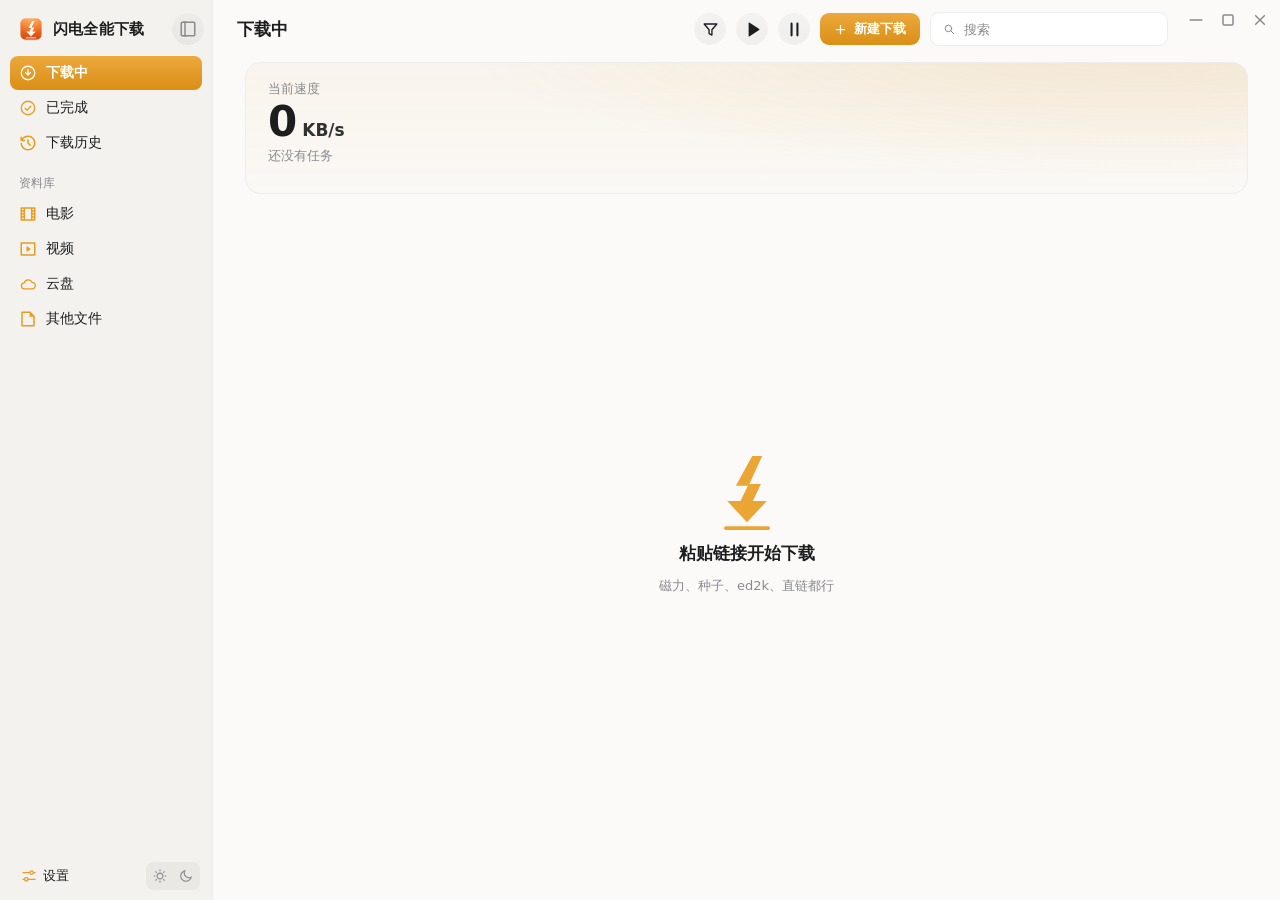
==== windows/ui/index.html @ f9588a18 "新增 Windows 普通版" ====
<!doctype html>
<html lang="zh-CN">
<head>
<meta charset="utf-8">
<meta name="viewport" content="width=device-width, initial-scale=1">
<title>闪电全能下载</title>
<script>document.documentElement.dataset.windowFrame = window.__sdWindowFrame || "rounded";</script>
<script src="theme.js"></script>
<link rel="stylesheet" href="style.css">
<script>
  try {
    // 强调色先读缓存，避免打开瞬间是琥珀再跳成别的色
    var acc = localStorage.getItem("sd.accent") || "amber";
    var vars = localStorage.getItem("sd.accentVars");
    if (acc === "custom" && vars) {
      var v = JSON.parse(vars);
      var el = document.documentElement;
      el.dataset.accent = "custom";
      el.style.setProperty("--accent-h", v.h);
      el.style.setProperty("--accent-s", v.s);
      el.style.setProperty("--on-dark", v.onDark);
    } else {
      document.documentElement.dataset.accent = acc;
    }
    // 注意：这里不能给 <html> 兜底色。窗口是透明的，四个圆角是靠 #app 的
    // border-radius 裁出来的，html 一旦有实色，圆角外面就成了一块不透明色块，
    // 圆角等于白做（之前"圆角改了看不出变化"就是这么来的）。
    // 底色统一交给 #app 自己的 background，CSS 是本地文件，第一帧之前就加载完了。
  } catch (e) {}
</script>
</head>
<body>

<!-- 图标：Mac 版用的是 SF Symbols（系统字体，Windows 上没有）。
     电影/视频/回收站/其他文件/文件夹这几个换成官方实心 SVG（fill="currentColor"，24 画布），
     其余的还是手写描边线条：统一 24 画布、1.7 描边、圆角端点，视觉重量对齐 SF Symbols 的 regular。 -->
<svg class="sprite" aria-hidden="true">
  <symbol id="i-down" viewBox="0 0 24 24"><circle cx="12" cy="12" r="9"/><path d="M12 7.4v7.3M8.7 11.5L12 14.8l3.3-3.3"/></symbol>
  <symbol id="i-check" viewBox="0 0 24 24"><circle cx="12" cy="12" r="9"/><path d="M8.2 12.3l2.6 2.6 5-5.2"/></symbol>
  <!-- 回收站：官方实心 SVG，桶盖/桶身/提手都在一条 path 里，挖空靠子路径回转 -->
  <symbol id="i-sort" viewBox="0 0 24 24"><path fill="currentColor" stroke="none" d="M20 4V16H23L19 21L15 16H18V4H20ZM12 18V20H3V18H12ZM14 11V13H3V11H14ZM14 4V6H3V4H14Z"/></symbol>
  <symbol id="i-trash" viewBox="0 0 24 24"><path fill="currentColor" stroke="none" d="M17 6H22V8H20V21C20 21.5523 19.5523 22 19 22H5C4.44772 22 4 21.5523 4 21V8H2V6H7V3C7 2.44772 7.44772 2 8 2H16C16.5523 2 17 2.44772 17 3V6ZM18 8H6V20H18V8ZM9 11H11V17H9V11ZM13 11H15V17H13V11ZM9 4V6H15V4H9Z"/></symbol>
  <!-- 下载历史：圆圈箭头 + 时钟指针 -->
  <symbol id="i-history" viewBox="0 0 24 24"><path fill="currentColor" stroke="none" d="M12 2C17.5228 2 22 6.47715 22 12C22 17.5228 17.5228 22 12 22C6.47715 22 2 17.5228 2 12H4C4 16.4183 7.58172 20 12 20C16.4183 20 20 16.4183 20 12C20 7.58172 16.4183 4 12 4C9.25022 4 6.82447 5.38734 5.38451 7.50024L8 7.5V9.5H2V3.5H4L3.99989 5.99918C5.82434 3.57075 8.72873 2 12 2ZM13 7L12.9998 11.585L16.2426 14.8284L14.8284 16.2426L10.9998 12.413L11 7H13Z"/></symbol>
  <!-- 胶片：官方实心 SVG，画格和齿孔全在一条 path 里（子路径回转挖空），不用描边凑 -->
  <symbol id="i-film" viewBox="0 0 24 24"><path fill="currentColor" stroke="none" d="M2 3.9934C2 3.44476 2.45531 3 2.9918 3H21.0082C21.556 3 22 3.44495 22 3.9934V20.0066C22 20.5552 21.5447 21 21.0082 21H2.9918C2.44405 21 2 20.5551 2 20.0066V3.9934ZM8 5V19H16V5H8ZM4 5V7H6V5H4ZM18 5V7H20V5H18ZM4 9V11H6V9H4ZM18 9V11H20V9H18ZM4 13V15H6V13H4ZM18 13V15H20V13H18ZM4 17V19H6V17H4ZM18 17V19H20V17H18Z"/></symbol>
  <!-- 播放：官方实心 SVG，外框屏幕 + 中间播放三角 -->
  <symbol id="i-play" viewBox="0 0 24 24"><path fill="currentColor" stroke="none" d="M2 3.9934C2 3.44476 2.45531 3 2.9918 3H21.0082C21.556 3 22 3.44495 22 3.9934V20.0066C22 20.5552 21.5447 21 21.0082 21H2.9918C2.44405 21 2 20.5551 2 20.0066V3.9934ZM4 5V19H20V5H4ZM10.6219 8.41459L15.5008 11.6672C15.6846 11.7897 15.7343 12.0381 15.6117 12.2219C15.5824 12.2658 15.5447 12.3035 15.5008 12.3328L10.6219 15.5854C10.4381 15.708 10.1897 15.6583 10.0672 15.4745C10.0234 15.4088 10 15.3316 10 15.2526V8.74741C10 8.52649 10.1791 8.34741 10.4 8.34741C10.479 8.34741 10.5562 8.37078 10.6219 8.41459Z"/></symbol>
  <!-- 其他文件：官方实心 SVG，右上折角直接画在路径里 -->
  <symbol id="i-doc" viewBox="0 0 24 24"><path fill="currentColor" stroke="none" d="M21 8V20.9932C21 21.5501 20.5552 22 20.0066 22H3.9934C3.44495 22 3 21.556 3 21.0082V2.9918C3 2.45531 3.4487 2 4.00221 2H14.9968L21 8ZM19 9H14V4H5V20H19V9Z"/></symbol>
  <symbol id="i-collection" viewBox="0 0 24 24"><path d="M8 4h10a2 2 0 0 1 2 2v10"/><rect x="4" y="8" width="12" height="12" rx="2"/><path d="M7.5 12h5m-5 4h5"/></symbol>
  <symbol id="i-gear" viewBox="0 0 24 24"><path d="M4 7.4h8.6M18.2 7.4h2"/><path d="M4 16.4h1.6M11.2 16.4h9"/><circle cx="15.4" cy="7.4" r="2.3"/><circle cx="8.4" cy="16.4" r="2.3"/></symbol>
  <symbol id="i-info" viewBox="0 0 24 24"><circle cx="12" cy="12" r="9"/><path d="M12 11.2v5.4"/><circle cx="12" cy="8" r=".9" fill="currentColor" stroke="none"/></symbol>
  <symbol id="i-media-play" viewBox="0 0 24 24"><path fill="currentColor" stroke="none" d="M20.4,12.5l-12.5,8.3c-.3.2-.6.1-.8-.2,0,0,0-.2,0-.3V3.7c0-.3.3-.6.6-.6s.2,0,.3,0l12.5,8.3c.3.2.3.5.2.8,0,0,0,.1-.2.2Z"/></symbol>
  <symbol id="i-audio-order" viewBox="0 0 24 24"><path d="M3 6h18M3 12h18M3 18h10"/><path d="m17 15 5 3-5 3z" fill="currentColor" stroke="none"/></symbol>
  <symbol id="i-audio-repeat" viewBox="0 0 24 24"><path d="m17 3 4 4-4 4m4-4H6a3 3 0 0 0-3 3v1m4 10-4-4 4-4m-4 4h15a3 3 0 0 0 3-3v-1"/></symbol>
  <symbol id="i-audio-repeat-one" viewBox="0 0 24 24"><use href="#i-audio-repeat"/><path d="m11 11 1-1v4"/></symbol>
  <symbol id="i-audio-shuffle" viewBox="0 0 24 24"><path d="M3 6h3c4.5 0 7.5 12 12 12h3m-4-4 4 4-4 4M3 18h3c1.3 0 2.5-1 3.6-2.5M14.4 8.5C15.5 7 16.7 6 18 6h3m-4-4 4 4-4 4"/></symbol>
  <symbol id="i-share" viewBox="0 0 24 24"><path d="M12 15.5V5.2M8 8.8l4-4 4 4M5 14v4.5A1.5 1.5 0 0 0 6.5 20h11a1.5 1.5 0 0 0 1.5-1.5V14"/></symbol>
  <symbol id="i-refresh" viewBox="0 0 24 24"><path fill="currentColor" stroke="none" d="M2 12C2 17.5228 6.47715 22 12 22C17.5228 22 22 17.5228 22 12C22 6.47715 17.5228 2 12 2V4C16.4183 4 20 7.58172 20 12C20 16.4183 16.4183 20 12 20C7.58172 20 4 16.4183 4 12C4 9.53614 5.11383 7.33243 6.86543 5.86492L9 8V2L3 2L5.44648 4.44656C3.33509 6.28002 2 8.9841 2 12Z"/></symbol>
  <symbol id="i-clock" viewBox="0 0 24 24"><circle cx="12" cy="12" r="8.5"/><path d="M12 7.2V12l3.2 2"/></symbol>
  <symbol id="i-zip" viewBox="0 0 24 24"><rect x="3.5" y="4.5" width="17" height="4.5" rx="1"/><path d="M5 9v9.5A1.5 1.5 0 0 0 6.5 20h11a1.5 1.5 0 0 0 1.5-1.5V9M10 13h4"/></symbol>
  <symbol id="i-app" viewBox="0 0 24 24"><rect x="3.5" y="4.5" width="17" height="15" rx="2"/><path d="M3.5 9h17M6.5 6.8h.01M9 6.8h.01"/></symbol>
  <symbol id="i-music" viewBox="0 0 24 24"><path d="M4 13v-2a8 8 0 0 1 16 0v2"/><rect x="3" y="12" width="4" height="8" rx="2"/><rect x="17" y="12" width="4" height="8" rx="2"/><path d="M10 12v4m4-6v8" stroke-linecap="round"/></symbol>
  <symbol id="i-image" viewBox="0 0 24 24"><rect x="3.5" y="4.5" width="17" height="15" rx="2"/><circle cx="8.5" cy="9.5" r="1.5"/><path d="M20.5 15.5l-5-5-9 9"/></symbol>
  <symbol id="i-filter" viewBox="0 0 24 24"><path d="M4 5h16l-6.2 7.3V19l-3.6-1.8v-4.9z"/></symbol>
  <symbol id="i-pulse" viewBox="0 0 24 24"><path fill="currentColor" stroke="none" d="M9 7.53861L15 21.5386L18.6594 13H23V11H17.3406L15 16.4614L9 2.46143L5.3406 11H1V13H6.6594L9 7.53861Z"/></symbol>
  <symbol id="i-pause" viewBox="0 0 24 24"><path d="M8.3 4.6v14.8M15.7 4.6v14.8" stroke-width="2.6"/></symbol>
  <symbol id="i-resume" viewBox="0 0 24 24"><path d="M8.4 5.8l9.2 6.2-9.2 6.2z" fill="currentColor" stroke="none"/></symbol>
  <symbol id="i-plus" viewBox="0 0 24 24"><path d="M12 5.4v13.2M5.4 12h13.2" stroke-width="2"/></symbol>
  <symbol id="i-x" viewBox="0 0 24 24"><path d="M5.6 5.6l12.8 12.8M18.4 5.6L5.6 18.4" stroke-width="2"/></symbol>
  <!-- 外链：官方实心 SVG，方框 + 穿出去的箭头 -->
  <symbol id="i-external" viewBox="0 0 24 24"><path fill="currentColor" stroke="none" d="M10 6V8H5V19H16V14H18V20C18 20.5523 17.5523 21 17 21H4C3.44772 21 3 20.5523 3 20V7C3 6.44772 3.44772 6 4 6H10ZM21 3V11H19L18.9999 6.413L11.2071 14.2071L9.79289 12.7929L17.5849 5H13V3H21Z"/></symbol>
  <!-- 收起/展开侧边栏：官方 48 画布描边图标（圆角外框 + 竖分隔线 + 上下两个小横档） -->
  <symbol id="i-chev" viewBox="0 0 24 24"><path d="M6.5 9.5l5.5 5.5 5.5-5.5"/></symbol>
  <symbol id="i-sidebar" viewBox="0 0 48 48">
    <g fill="none" stroke="currentColor" stroke-width="4" stroke-linecap="round" stroke-linejoin="round">
      <rect x="6" y="6" width="36" height="36" rx="3"/>
      <path d="M16 6V42"/>
      <path d="M13 42H19"/>
      <path d="M13 6H19"/>
    </g>
  </symbol>
  <!-- 清理失效：三条细线 + 右下角一个叉（第三条让位给叉）。
       细线 + 大一点的叉，19px 下比实心块清楚得多 -->
  <symbol id="i-clean" viewBox="0 0 24 24">
    <g fill="none" stroke="currentColor" stroke-width="2.1" stroke-linecap="round">
      <path d="M3.8 5.4h16.4"/>
      <path d="M3.8 11h16.4"/>
      <path d="M3.8 16.6h7.4"/>
      <path d="M14.8 14.8l6 6"/>
      <path d="M20.8 14.8l-6 6"/>
    </g>
  </symbol>
  <!-- 窗口按钮：最小化 / 最大化 / 还原 / 关闭 -->
  <symbol id="i-win-min" viewBox="0 0 24 24"><path d="M5 12h14" stroke-width="1.8"/></symbol>
  <symbol id="i-win-max" viewBox="0 0 24 24"><rect x="6" y="6" width="12" height="12" rx="1.6"/></symbol>
  <symbol id="i-win-restore" viewBox="0 0 24 24"><rect x="5" y="9" width="10" height="10" rx="1.6"/><path d="M8.6 6H18a1 1 0 011 1v9.4"/></symbol>
  <symbol id="i-win-close" viewBox="0 0 24 24"><path d="M6.8 6.8l10.4 10.4M17.2 6.8L6.8 17.2" stroke-width="1.8"/></symbol>
  <!-- 文件夹：官方实心 SVG -->
  <symbol id="i-folder" viewBox="0 0 24 24"><path fill="currentColor" stroke="none" d="M4 5V19H20V7H11.5858L9.58579 5H4ZM12.4142 5H21C21.5523 5 22 5.44772 22 6V20C22 20.5523 21.5523 21 21 21H3C2.44772 21 2 20.5523 2 20V4C2 3.44772 2.44772 3 3 3H10.4142L12.4142 5Z"/></symbol>
  <symbol id="i-search" viewBox="0 0 24 24"><circle cx="11" cy="11" r="5.6"/><path d="M15.2 15.2L20 20"/></symbol>
  <symbol id="i-link" viewBox="0 0 24 24"><path d="M10.2 13.8a3.6 3.6 0 005.1 0l2.6-2.6a3.6 3.6 0 00-5.1-5.1l-1.3 1.3"/><path d="M13.8 10.2a3.6 3.6 0 00-5.1 0l-2.6 2.6a3.6 3.6 0 005.1 5.1l1.3-1.3"/></symbol>
  <symbol id="i-cloud" viewBox="0 0 24 24"><path d="M7.6 18.6a4.1 4.1 0 01-.5-8.2 5.3 5.3 0 0110.1-.6 3.7 3.7 0 01.3 8.8z"/></symbol>
  <symbol id="i-sun" viewBox="0 0 24 24"><path fill="currentColor" stroke="none" d="M12 18C8.68629 18 6 15.3137 6 12C6 8.68629 8.68629 6 12 6C15.3137 6 18 8.68629 18 12C18 15.3137 15.3137 18 12 18ZM12 16C14.2091 16 16 14.2091 16 12C16 9.79086 14.2091 8 12 8C9.79086 8 8 9.79086 8 12C8 14.2091 9.79086 16 12 16ZM11 1H13V4H11V1ZM11 20H13V23H11V20ZM3.51472 4.92893L4.92893 3.51472L7.05025 5.63604L5.63604 7.05025L3.51472 4.92893ZM16.9497 18.364L18.364 16.9497L20.4853 19.0711L19.0711 20.4853L16.9497 18.364ZM19.0711 3.51472L20.4853 4.92893L18.364 7.05025L16.9497 5.63604L19.0711 3.51472ZM5.63604 16.9497L7.05025 18.364L4.92893 20.4853L3.51472 19.0711L5.63604 16.9497ZM23 11V13H20V11H23ZM4 11V13H1V11H4Z"/></symbol>
  <!-- 月牙：外圆 r8.4 与太阳的整体外径（17.2）等大，开口朝右上。
       内弧是「偏右上那颗大圆」落在外圆里的那段，两条弧一连就是单条 path。 -->
  <symbol id="i-moon" viewBox="0 0 24 24"><path fill="currentColor" stroke="none" d="M21 12.79A9 9 0 1 1 11.21 3 7 7 0 0 0 21 12.79z"/></symbol>
  <symbol id="i-theme" viewBox="0 0 24 24"><path fill="currentColor" stroke="none" d="M12 21.9967C6.47715 21.9967 2 17.5196 2 11.9967C2 6.47386 6.47715 1.9967 12 1.9967C17.5228 1.9967 22 6.47386 22 11.9967C22 17.5196 17.5228 21.9967 12 21.9967ZM12 19.9967C16.4183 19.9967 20 16.415 20 11.9967C20 7.57843 16.4183 3.9967 12 3.9967C7.58172 3.9967 4 7.57843 4 11.9967C4 16.415 7.58172 19.9967 12 19.9967ZM12 17.9967V5.9967C15.3137 5.9967 18 8.683 18 11.9967C18 15.3104 15.3137 17.9967 12 17.9967Z"/></symbol>
  <symbol id="i-clipboard" viewBox="0 0 24 24"><path fill="currentColor" stroke="none" d="M7 4V2H17V4H20.0066C20.5552 4 21 4.44495 21 4.9934V21.0066C21 21.5552 20.5551 22 20.0066 22H3.9934C3.44476 22 3 21.5551 3 21.0066V4.9934C3 4.44476 3.44495 4 3.9934 4H7ZM7 6H5V20H19V6H17V8H7V6ZM9 4V6H15V4H9Z"/></symbol>
  <symbol id="i-privacy" viewBox="0 0 24 24"><path d="M12 22c5.2-2.4 8-6.1 8-11V5l-8-3-8 3v6c0 4.9 2.8 8.6 8 11Z"/><path d="m8.5 12 2.3 2.3 4.7-4.6"/></symbol>
  <symbol id="i-log" viewBox="0 0 24 24"><rect x="4" y="2" width="16" height="20" rx="2"/><path d="M8 7h8M8 12h8M8 17h5"/></symbol>
  <symbol id="i-power" viewBox="0 0 48 48"><path d="M14.5 8C13.8406 8.37652 13.2062 8.79103 12.6 9.24051C11.5625 10.0097 10.6074 10.8814 9.75 11.8402C6.79377 15.1463 5 19.4891 5 24.2455C5 34.6033 13.5066 43 24 43C34.4934 43 43 34.6033 43 24.2455C43 19.4891 41.2062 15.1463 38.25 11.8402C37.3926 10.8814 36.4375 10.0097 35.4 9.24051C34.7938 8.79103 34.1594 8.37652 33.5 8" fill="none" stroke="currentColor" stroke-width="4" stroke-linecap="round" stroke-linejoin="round"/><path d="M24 4V24" fill="none" stroke="currentColor" stroke-width="4" stroke-linecap="round" stroke-linejoin="round"/></symbol>
  <symbol id="i-sleep" viewBox="0 0 24 24"><path fill="currentColor" stroke="none" d="M12 22C6.47715 22 2 17.5228 2 12C2 6.47715 6.47715 2 12 2C17.5228 2 22 6.47715 22 12C22 17.5228 17.5228 22 12 22ZM12 20C16.4183 20 20 16.4183 20 12C20 7.58172 16.4183 4 12 4C7.58172 4 4 7.58172 4 12C4 16.4183 7.58172 20 12 20ZM9 9H15V15H9V9Z"/></symbol>
  <symbol id="i-github" viewBox="0 0 24 24"><path fill="currentColor" stroke="none" d="M12.001 2C6.47598 2 2.00098 6.475 2.00098 12C2.00098 16.425 4.86348 20.1625 8.83848 21.4875C9.33848 21.575 9.52598 21.275 9.52598 21.0125C9.52598 20.775 9.51348 19.9875 9.51348 19.15C7.00098 19.6125 6.35098 18.5375 6.15098 17.975C6.03848 17.6875 5.55098 16.8 5.12598 16.5625C4.77598 16.375 4.27598 15.9125 5.11348 15.9C5.90098 15.8875 6.46348 16.625 6.65098 16.925C7.55098 18.4375 8.98848 18.0125 9.56348 17.75C9.65098 17.1 9.91348 16.6625 10.201 16.4125C7.97598 16.1625 5.65098 15.3 5.65098 11.475C5.65098 10.3875 6.03848 9.4875 6.67598 8.7875C6.57598 8.5375 6.22598 7.5125 6.77598 6.1375C6.77598 6.1375 7.61348 5.875 9.52598 7.1625C10.326 6.9375 11.176 6.825 12.026 6.825C12.876 6.825 13.726 6.9375 14.526 7.1625C16.4385 5.8625 17.276 6.1375 17.276 6.1375C17.826 7.5125 17.476 8.5375 17.376 8.7875C18.0135 9.4875 18.401 10.375 18.401 11.475C18.401 15.3125 16.0635 16.1625 13.8385 16.4125C14.201 16.725 14.5135 17.325 14.5135 18.2625C14.5135 19.6 14.501 20.675 14.501 21.0125C14.501 21.275 14.6885 21.5875 15.1885 21.4875C19.259 20.1133 21.9999 16.2963 22.001 12C22.001 6.475 17.526 2 12.001 2Z"/></symbol>
  <symbol id="i-chip" viewBox="0 0 24 24"><path fill="currentColor" stroke="none" d="M6 18H18V6H6V18ZM14 20H10V22H8V20H5C4.44772 20 4 19.5523 4 19V16H2V14H4V10H2V8H4V5C4 4.44772 4.44772 4 5 4H8V2H10V4H14V2H16V4H19C19.5523 4 20 4.44772 20 5V8H22V10H20V14H22V16H20V19C20 19.5523 19.5523 20 19 20H16V22H14V20ZM8 8H16V16H8V8Z"/></symbol>
  <symbol id="i-user" viewBox="0 0 24 24"><path fill="currentColor" stroke="none" d="M4 22C4 17.5817 7.58172 14 12 14C16.4183 14 20 17.5817 20 22H18C18 18.6863 15.3137 16 12 16C8.68629 16 6 18.6863 6 22H4ZM12 13C8.685 13 6 10.315 6 7C6 3.685 8.685 1 12 1C15.315 1 18 3.685 18 7C18 10.315 15.315 13 12 13ZM12 11C14.21 11 16 9.21 16 7C16 4.79 14.21 3 12 3C9.79 3 8 4.79 8 7C8 9.21 9.79 11 12 11Z"/></symbol>
  <symbol id="i-moon-fill" viewBox="0 0 24 24"><path fill="currentColor" stroke="none" d="M10 7C10 10.866 13.134 14 17 14C18.9584 14 20.729 13.1957 21.9995 11.8995C22 11.933 22 11.9665 22 12C22 17.5228 17.5228 22 12 22C6.47715 22 2 17.5228 2 12C2 6.47715 6.47715 2 12 2C12.0335 2 12.067 2 12.1005 2.00049C10.8043 3.27098 10 5.04157 10 7ZM4 12C4 16.4183 7.58172 20 12 20C15.0583 20 17.7158 18.2839 19.062 15.7621C18.3945 15.9187 17.7035 16 17 16C12.0294 16 8 11.9706 8 7C8 6.29648 8.08133 5.60547 8.2379 4.938C5.71611 6.28423 4 8.9417 4 12Z"/></symbol>
  <symbol id="i-install" viewBox="0 0 24 24"><path fill="currentColor" stroke="none" d="M9 2V4H5L4.999 14H18.999L19 4H15V2H20C20.5523 2 21 2.44772 21 3V21C21 21.5523 20.5523 22 20 22H4C3.44772 22 3 21.5523 3 21V3C3 2.44772 3.44772 2 4 2H9ZM18.999 16H4.999L5 20H19L18.999 16ZM17 17V19H15V17H17ZM13 2V7H16L12 11L8 7H11V2H13Z"/></symbol>
  <!-- 浏览器扩展：拼图块（给「扩展文件夹」那一行用） -->
  <symbol id="i-ext" viewBox="0 0 24 24"><path fill="currentColor" stroke="none" d="M7 5C7 2.79086 8.79086 1 11 1C13.2091 1 15 2.79086 15 5H20C20.5523 5 21 5.44772 21 6V10.1707C21 10.4953 20.8424 10.7997 20.5774 10.9872C20.3123 11.1746 19.9728 11.2217 19.6668 11.1135C19.4595 11.0403 19.2355 11 19 11C17.8954 11 17 11.8954 17 13C17 14.1046 17.8954 15 19 15C19.2355 15 19.4595 14.9597 19.6668 14.8865C19.9728 14.7783 20.3123 14.8254 20.5774 15.0128C20.8424 15.2003 21 15.5047 21 15.8293V20C21 20.5523 20.5523 21 20 21H4C3.44772 21 3 20.5523 3 20V6C3 5.44772 3.44772 5 4 5H7ZM11 3C9.89543 3 9 3.89543 9 5C9 5.23554 9.0403 5.45952 9.11355 5.66675C9.22172 5.97282 9.17461 6.31235 8.98718 6.57739C8.79974 6.84243 8.49532 7 8.17071 7H5V19H19V17C16.7909 17 15 15.2091 15 13C15 10.7909 16.7909 9 19 9V7H13.8293C13.5047 7 13.2003 6.84243 13.0128 6.57739C12.8254 6.31235 12.7783 5.97282 12.8865 5.66675C12.9597 5.45952 13 5.23555 13 5C13 3.89543 12.1046 3 11 3Z"/></symbol>
  <symbol id="i-dl-box" viewBox="0 0 24 24"><path fill="currentColor" stroke="none" d="M4 19H20V12H22V20C22 20.5523 21.5523 21 21 21H3C2.44772 21 2 20.5523 2 20V12H4V19ZM14 9H19L12 16L5 9H10V3H14V9Z"/></symbol>
  <!-- 品牌侧的「闪电箭头」：路径取自 BrandGlyph.swift（1024 画布 x300–724 / y196–876），单色模板 -->
  <symbol id="i-to-local" viewBox="0 0 24 24"><path transform="rotate(-90 12 12)" fill="currentColor" stroke="none" d="M9.99994 4.99988V10.9999L16.0002 11.0002L16.0002 13.0002L9.99994 12.9999V18.9999L2.99994 12.0001L9.99994 4.99988ZM18.0001 19.0001V5.00006H20.0001V19.0001H18.0001Z"/></symbol>
<symbol id="i-to-nas" viewBox="0 0 24 24"><path transform="rotate(90 12 12)" fill="currentColor" stroke="none" d="M9.99994 4.99988V10.9999L16.0002 11.0002L16.0002 13.0002L9.99994 12.9999V18.9999L2.99994 12.0001L9.99994 4.99988ZM18.0001 19.0001V5.00006H20.0001V19.0001H18.0001Z"/></symbol>
<symbol id="i-thunder" viewBox="0 0 24 24"><path fill="none" stroke="currentColor" stroke-width="2.2" stroke-linejoin="round" d="M12 2.8 20 7.4v9.2L12 21.2l-8-4.6V7.4z"/></symbol>
<symbol id="i-bolt" viewBox="0 0 424 680"><path d="M260 0 L110 274 H220 L152 414 H30 L212 610 L394 414 H266 L340 256 H234 L352 0 Z" fill="currentColor" stroke="none"/><rect x="0" y="646" width="424" height="34" rx="17" fill="currentColor" stroke="none"/></symbol>
</svg>

<!-- 系统标题栏已经去掉（decorations:false），这三个是自绘的窗口按钮，
     固定在右上角，和标题栏里的「新建下载 / 搜索」留出间距 -->
<!-- 用 data-tip 而不是 title：title 会被 WebView2 画成系统白框，和自绘 tip 同时出现（两种样式） -->
<button class="circle sm" id="sb-toggle" data-tip="收起侧边栏（Tab）"><svg class="ic"><use href="#i-sidebar"/></svg></button>

<div class="win-ctrls">
  <button class="win-btn" id="win-min"><svg class="ic"><use href="#i-win-min"/></svg></button>
  <button class="win-btn" id="win-max"><svg class="ic"><use href="#i-win-max"/></svg></button>
  <button class="win-btn close" id="win-close"><svg class="ic"><use href="#i-win-close"/></svg></button>
</div>

<div id="app">
  <aside class="sidebar">
    <div class="brand">
      <!-- 和 assets/logo.svg 同一个图形，底色跟强调色走 -->
      <svg class="logo" viewBox="0 0 1024 1024" xmlns="http://www.w3.org/2000/svg"><defs><linearGradient id="logo-bg" x1="0" y1="0" x2="0" y2="1"><stop offset="0" style="stop-color:var(--logo-top,#ff8f2a)"/><stop offset="1" style="stop-color:var(--logo-bottom,#d9480f)"/></linearGradient><radialGradient id="logo-top" cx="512" cy="120" r="620" gradientUnits="userSpaceOnUse"><stop offset="0" stop-color="#fff" stop-opacity=".28"/><stop offset="1" stop-color="#fff" stop-opacity="0"/></radialGradient><linearGradient id="logo-white" x1="0" y1="0" x2="0" y2="1"><stop offset="0" stop-color="#ffffff"/><stop offset="1" stop-color="#fff1e4"/></linearGradient><filter id="logo-sh" x="-20%" y="-20%" width="140%" height="140%"><feDropShadow dx="0" dy="14" stdDeviation="18" flood-color="#000" flood-opacity=".3"/></filter><filter id="logo-ash" x="-30%" y="-30%" width="160%" height="160%"><feDropShadow dx="0" dy="16" stdDeviation="16" flood-color="#7a2500" flood-opacity=".4"/></filter></defs><g filter="url(#logo-sh)"><rect x="100" y="100" width="824" height="824" rx="185" fill="url(#logo-bg)"/><rect x="100" y="100" width="824" height="824" rx="185" fill="url(#logo-top)"/><g filter="url(#logo-ash)"><path d="M560 196 L410 470 H520 L452 610 H330 L512 806 L694 610 H566 L640 452 H534 L652 196 Z" fill="url(#logo-white)"/><rect x="300" y="842" width="424" height="34" rx="17" fill="#fff"/></g><rect x="101" y="101" width="822" height="822" rx="184" fill="none" stroke="#fff" stroke-opacity=".22" stroke-width="2"/></g></svg>
      <span class="brand-name">闪电全能下载</span>
    </div>

    <nav class="nav">
      <button class="nav-item active" data-view="all">
        <svg class="ic"><use href="#i-down"/></svg><span>下载中</span><b class="count" id="c-all"></b>
      </button>
      <button class="nav-item" data-view="done">
        <svg class="ic"><use href="#i-check"/></svg><span>已完成</span><b class="count" id="c-done"></b>
      </button>
      <button class="nav-item" data-view="trash">
        <svg class="ic"><use href="#i-history"/></svg><span>下载历史</span><b class="count" id="c-trash"></b>
      </button>
    </nav>

    <div class="nav-title">资料库</div>
    <nav class="nav">
      <button class="nav-item" data-view="movie">
        <svg class="ic"><use href="#i-film"/></svg><span>电影</span><b class="count" id="c-movie"></b>
      </button>
      <button class="nav-item" data-view="video">
        <svg class="ic"><use href="#i-play"/></svg><span>视频</span><b class="count" id="c-video"></b>
      </button>
      <button class="nav-item" data-view="cloud">
        <svg class="ic"><use href="#i-cloud"/></svg><span>云盘</span><b class="count" id="c-cloud"></b>
      </button>
      <button class="nav-item" data-view="other">
        <svg class="ic"><use href="#i-doc"/></svg><span>其他文件</span><b class="count" id="c-other"></b>
      </button>
    </nav>

    <div class="side-foot">
      <div class="engine">
        <span class="dot" id="engine-dot"></span>
        <span class="engine-text" id="engine-text">内核未启动</span>
        <button class="mini" id="engine-btn">启动</button>
      </div>
      <!-- 底部只留「设置」一行，右侧是外观分段开关；版本号、关于都在设置页里。
           三者同一个 28px 高度，谁也不比谁高。 -->
      <div class="foot-row">
        <button class="nav-item" data-view="settings" id="nav-settings">
          <svg class="ic"><use href="#i-gear"/></svg><span>设置</span><i class="nav-dot" id="nav-dot" hidden></i>
        </button>
        <div class="theme-seg">
          <button data-theme-set="light" title="浅色" aria-label="浅色">
            <svg class="ic"><use href="#i-sun"/></svg>
          </button>
          <button data-theme-set="dark" title="深色" aria-label="深色">
            <svg class="ic"><use href="#i-moon-fill"/></svg>
          </button>
        </div>
      </div>
    </div>
  </aside>

  <main class="main">
    <header class="topbar" data-tauri-drag-region>
      <div class="view-heading" data-tauri-drag-region>
        <h1 id="view-title" data-tauri-drag-region>下载中</h1>
        <span class="top-speed-group" id="top-speed-group" data-tauri-drag-region hidden>
          <span class="top-speed" id="top-speed" data-tauri-drag-region></span>
          <canvas class="top-spark" id="top-spark" width="80" height="30" aria-hidden="true" data-tauri-drag-region></canvas>
        </span>
      </div>
      <span class="sel-count" id="sel-count" hidden></span>
      <div class="top-actions">
        <span class="search-count" id="search-count" role="status" aria-live="polite" hidden></span>
        <button class="circle" id="filter-btn" data-tip="筛选">
          <svg class="ic"><use href="#i-filter"/></svg>
        </button>
        <button class="circle" id="sort-btn" data-tip="排序" hidden>
          <svg class="ic"><use href="#i-sort"/></svg>
        </button>
        <button class="circle" id="purge-btn" title="清理全部失效记录" hidden>
          <svg class="ic"><use href="#i-clean"/></svg>
        </button>
        <button class="circle" id="clear-trash-btn" title="清空下载历史" hidden>
          <svg class="ic"><use href="#i-clean"/></svg>
        </button>
        <button class="circle" id="start-all" title="全部开始">
          <svg class="ic"><use href="#i-media-play"/></svg>
        </button>
        <button class="circle" id="pause-all" title="全部暂停">
          <svg class="ic"><use href="#i-pause"/></svg>
        </button>
        <button class="primary" id="new-btn" data-tip="新建下载（Ctrl+N）">
          <svg class="ic"><use href="#i-plus"/></svg>新建下载
        </button>
        <label class="search clear-wrap">
          <svg class="ic"><use href="#i-search"/></svg>
          <input id="search" type="text" placeholder="搜索" autocomplete="off" spellcheck="false">
          <button type="button" class="input-clear" id="search-clear" hidden><svg class="ic"><use href="#i-x"/></svg></button>
        </label>
      </div>
    </header>

    <!-- 下载视图 -->
    <section class="pane" id="pane-downloads">
      <div class="scroll">
        <div class="hero" id="hero">
          <div class="hero-text">
            <div class="hero-label">当前速度</div>
            <div class="hero-speed"><b id="speed-num">0</b><span id="speed-unit">KB/s</span></div>
            <div class="hero-stats" id="hero-stats">还没有任务</div>
          </div>
          <canvas class="spark" id="spark" aria-hidden="true"></canvas>
        </div>

        <div class="sec-head"><h2 id="sec-title">进行中</h2></div>
        <div class="task-list" id="task-list"></div>
      </div>

    </section>

    <!-- 设置视图 -->
    <section class="pane settings" id="pane-settings" hidden>
      <div class="scroll">
        <div class="set-card">
          <h2>外观</h2>
          <div class="set-row">
            <span class="set-label"><svg class="ic"><use href="#i-theme"/></svg>主题</span>
            <span class="set-path"></span>
            <div class="seg" id="set-theme">
              <button data-theme-set="system">跟随系统</button>
              <button data-theme-set="light">浅色</button>
              <button data-theme-set="dark">深色</button>
            </div>
          </div>
          <div class="set-row">
            <span class="set-label"><svg class="ic"><use href="#i-sun"/></svg>强调色</span>
            <span class="set-path"></span>
            <div class="accents" id="accent-row">
              <button class="acc" data-accent="amber" title="琥珀"></button>
              <button class="acc" data-accent="blue" title="蓝"></button>
              <button class="acc" data-accent="teal" title="青"></button>
              <button class="acc" data-accent="green" title="绿"></button>
              <button class="acc" data-accent="purple" title="紫"></button>
              <button class="acc" data-accent="rose" title="玫红"></button>
              <button class="acc" data-accent="indigo" title="靛蓝"></button>
              <button class="acc" data-accent="graphite" title="石墨"></button>
              <button class="acc acc-custom" id="acc-custom-btn" title="自定义颜色"></button>
              <!-- 自定义取色面板：像系统色板那样一块二维色区——
                   横向是色相、越往下越灰（饱和度），拖圆点即改、松手即生效；
                   不放「完成」按钮：点面板外面或按 Esc 收起 -->

            </div>
          </div>
        </div>

        <div class="set-card">
          <h2>保存位置<i class="info" data-tip="按来源分目录：磁力、种子、ed2k 归「电影」，视频网站归「视频」，直链归「其他」。视频体积较大，建议将「电影」目录设在空间充足的磁盘。"></i></h2>


          <div class="set-row">
            <span class="set-label"><svg class="ic"><use href="#i-film"/></svg>磁力、种子</span>
            <span class="set-path" id="dir-movie" title="">…</span>
            <div class="set-actions">
              <button class="link" data-reset="movie" hidden>恢复默认</button>
              <button class="ghost" data-pick="movie">选择目录</button>
              <button class="circle sm" data-open="movie" title="在资源管理器里打开">
                <svg class="ic"><use href="#i-folder"/></svg>
              </button>
            </div>
          </div>

          <div class="set-row">
            <span class="set-label"><svg class="ic"><use href="#i-play"/></svg>视频网站</span>
            <span class="set-path" id="dir-video" title="">…</span>
            <div class="set-actions">
              <button class="link" data-reset="video" hidden>恢复默认</button>
              <button class="ghost" data-pick="video">选择目录</button>
              <button class="circle sm" data-open="video" title="在资源管理器里打开">
                <svg class="ic"><use href="#i-folder"/></svg>
              </button>
            </div>
          </div>

          <div class="set-row">
            <span class="set-label"><svg class="ic"><use href="#i-doc"/></svg>其他文件</span>
            <span class="set-path" id="dir-other" title="">…</span>
            <div class="set-actions">
              <button class="link" data-reset="other" hidden>恢复默认</button>
              <button class="ghost" data-pick="other">选择目录</button>
              <button class="circle sm" data-open="other" title="在资源管理器里打开">
                <svg class="ic"><use href="#i-folder"/></svg>
              </button>
            </div>
          </div>
        </div>

        <div class="set-card">
          <h2>下载</h2>
          <div class="set-row">
            <span class="set-label"><svg class="ic"><use href="#i-plus"/></svg>下载前确认</span>
            <span class="set-path"></span>
            <button class="switch" id="sw-confirm" role="switch" aria-checked="false"></button>
          </div>
          <div class="set-row">
            <span class="set-label"><svg class="ic"><use href="#i-check"/></svg>下载完成通知</span>
            <span class="set-path"></span>
            <button class="switch" id="sw-notify" role="switch" aria-checked="false"></button>
          </div>
          <hr class="set-divider" aria-hidden="true">
          <div class="set-row">
            <span class="set-label"><svg class="ic"><use href="#i-down"/></svg>同时下载</span>
            <span class="set-path"></span>
            <span class="select-wrap">
            <select id="set-max" class="select">
              <option value="1">1 个任务</option>
              <option value="2">2 个任务</option>
              <option value="3">3 个任务</option>
              <option value="5">5 个任务</option>
              <option value="8">8 个任务</option>
              <option value="10">10 个任务</option>
            </select>
            </span>
          </div>
          <div class="set-row">
            <span class="set-label"><svg class="ic"><use href="#i-play"/></svg>视频网站同时下载<i class="info" data-tip="默认 5 个，最多 10 个。遇到网站限流或连续下载失败时，可调低后继续。"></i></span>
            <span class="set-path"></span>
            <span class="select-wrap">
            <select id="set-max-videos" class="select">
              <option value="1">1 个任务</option>
              <option value="2">2 个任务</option>
              <option value="3">3 个任务</option>
              <option value="5">5 个任务</option>
              <option value="8">8 个任务</option>
              <option value="10">10 个任务</option>
            </select>
            </span>
          </div>
          <div class="set-row">
            <span class="set-label"><svg class="ic"><use href="#i-pulse"/></svg>下载限速</span>
            <span class="set-path"></span>
            <span class="select-wrap">
            <select id="set-limit" class="select">
              <option value="0">不限速</option>
              <option value="512">512 KB/s</option>
              <option value="1024">1 MB/s</option>
              <option value="2048">2 MB/s</option>
              <option value="5120">5 MB/s</option>
              <option value="10240">10 MB/s</option>
            </select>
            </span>
          </div>
          <hr class="set-divider" aria-hidden="true">
          <div class="set-row">
            <span class="set-label set-label-wide"><svg class="ic"><use href="#i-github"/></svg>GitHub / Hugging Face 加速<i class="info" data-tip="GitHub 的发布文件、源码包和 raw 文件，以及 Hugging Face 公开模型、数据集的文件直链经公共加速站下载：新建时同时测试各加速站和原链接，选用最快的一个；下载出错时自动换站继续。带登录信息的请求不经过加速站。"></i></span>
            <span class="set-path"></span>
            <button class="switch" id="sw-ghmirror" role="switch" aria-checked="false"></button>
          </div>
          <div class="set-row" id="thunder-row">
            <span class="set-label"><svg class="ic"><use href="#i-bolt"/></svg>下载方式接力<i class="info" data-tip="磁力连续 3 分钟几乎没速度时自动接力。云盘要先登录 PikPak；云盘失败或 10 分钟没有进度时交给迅雷。迅雷的进度和速度读自迅雷窗口，下完后文件移到任务的保存位置。迅雷是第三方软件，不装也能正常下载。"></i></span>
            <span class="set-path" id="thunder-state"></span>
            <span class="select-wrap"><select id="set-relay" class="select">
              <option value="off">不接力</option>
              <option value="cloud">交给云盘</option>
              <option value="thunder">交给迅雷（磁力推荐）</option>
              <option value="cloud_thunder">先云盘，再迅雷</option>
            </select></span>
          </div>
          <hr class="set-divider" aria-hidden="true">
          <div class="set-row">
            <span class="set-label"><svg class="ic"><use href="#i-share"/></svg>做种分享率<i class="info" data-tip="磁力和种子下完后继续上传，上传量达到文件大小的这个倍数就停。分享率和时长先到哪个算哪个，都选不限就一直做种。"></i></span>
            <span class="set-path"></span>
            <span class="select-wrap">
            <select id="set-seed-ratio" class="select">
              <option value="0.5">0.5</option>
              <option value="1">1.0</option>
              <option value="2">2.0</option>
              <option value="5">5.0</option>
              <option value="0">不限</option>
            </select>
            </span>
          </div>
          <div class="set-row">
            <span class="set-label"><svg class="ic"><use href="#i-clock"/></svg>做种时长</span>
            <span class="set-path"></span>
            <span class="select-wrap">
            <select id="set-seed-time" class="select">
              <option value="1800">30 分钟</option>
              <option value="7200">2 小时</option>
              <option value="86400">1 天</option>
              <option value="604800">7 天</option>
              <option value="0">不限</option>
            </select>
            </span>
          </div>
        </div>

        <div class="set-card">
          <h2>视频工具与字幕<i class="info" data-tip="yt-dlp 负责视频解析，ffmpeg 负责合并音视频；缺失时首次使用会自动获取。字幕润色和翻译需要本机 Ollama。"></i></h2>
          <div class="set-row">
            <span class="set-label"><svg class="ic"><use href="#i-play"/></svg>yt-dlp</span>
            <span class="set-path" id="tool-yt-dlp">正在检查…</span>
            <div class="set-actions">
              <button class="ghost" id="btn-yt-dlp" data-install="yt-dlp">安装</button>
            </div>
          </div>
          <div class="set-row">
            <span class="set-label"><svg class="ic"><use href="#i-film"/></svg>ffmpeg</span>
            <span class="set-path" id="tool-ffmpeg">正在检查…</span>
            <div class="set-actions">
              <button class="ghost" id="btn-ffmpeg" data-install="ffmpeg">安装</button>
            </div>
          </div>
          <div class="set-row">
            <span class="set-label"><svg class="ic"><use href="#i-link"/></svg>站点 Cookie<i class="info" data-tip="一般不用手动导入：在浏览器里点扩展的下载时，登录信息会自动导入"></i></span>
            <span class="set-path" id="ck-state" title="">没导入（YouTube、抖音、西瓜、小红书等会报「需要 Cookie」）</span>
            <div class="set-actions">
              <button class="ghost" id="btn-import-cookie" title="导入 cookies.txt 文件">导入 Cookie</button>
            </div>
          </div>
          <hr class="set-divider" aria-hidden="true">
          <div class="set-row" id="polish-row" hidden>
            <span class="set-label"><svg class="ic"><use href="#i-doc"/></svg>润色字幕<i class="info" data-tip="视频网站的字幕下完后，用本机 Ollama 大模型修错字、合并断句，只有外语时可以翻译成中文。全程在这台电脑上处理，字幕不会上传；原字幕有备份，可以在任务右键恢复。需要先安装 Ollama 和模型，长视频会占用较多显卡或 CPU。"></i></span>
            <span class="set-path"></span>
            <button class="switch" id="sw-polish" role="switch" aria-checked="false"></button>
          </div>
          <div class="set-row" id="polish-model-row" hidden>
            <span class="set-label"><svg class="ic"><use href="#i-chip"/></svg>本机 Ollama 模型</span>
            <span class="set-path cloud-account-state" title="Ollama 已连接，选中的模型在本机模型列表中"><span class="cloud-status-dot ready" aria-hidden="true"></span>可用</span>
            <span class="select-wrap"><select id="set-polish-model" class="select"></select></span>
          </div>
          <div class="set-row" id="polish-mode-row" hidden>
            <span class="set-label"><svg class="ic"><use href="#i-film"/></svg>外语字幕处理<i class="info" data-tip="其他语言的视频总是从原文翻译；有人工中文字幕时只润色"></i></span>
            <span class="set-path"></span>
            <span class="select-wrap"><select id="set-polish-mode" class="select">
              <option value="polish">润色机翻中文</option>
              <option value="translate">从外语翻译</option>
            </select></span>
          </div>
        </div>

        <div class="set-card">
          <h2>浏览器扩展<i class="info" data-tip="以下功能可分别开关：接管浏览器下载、视频站悬停按钮、网盘工具栏按钮。右键链接也能直接投递；本程序未运行时浏览器照常下载。"></i></h2>

          <div class="set-row">
            <span class="set-label"><svg class="ic"><use href="#i-install"/></svg>安装</span>
            <span class="set-path">打开扩展管理页 → 开启「开发者模式」→ 点「加载解压缩的扩展」→ 选中扩展文件夹</span>
            <div class="set-actions">
              <button class="ghost" id="btn-ext-chrome">Chrome</button>
              <button class="ghost" id="btn-ext-edge">Edge</button>
            </div>
          </div>
          <div class="set-row">
            <span class="set-label"><svg class="ic"><use href="#i-ext"/></svg>扩展文件夹</span>
            <span class="set-path" id="ext-dir">…</span>
            <button class="circle sm" id="btn-ext-folder" data-tip="打开扩展文件夹"><svg class="ic"><use href="#i-folder"/></svg></button>
          </div>
          <div class="set-row">
            <span class="set-label"><svg class="ic"><use href="#i-check"/></svg>连接状态</span>
            <span class="set-path" id="ext-state">未激活</span>
          </div>

          <!-- 网盘直链走 Aria2 RPC：LinkSwift 这类油猴脚本把直链 + Cookie 推过来 -->
          <hr class="set-divider" aria-hidden="true">
          <div class="set-row">
            <span class="set-label"><svg class="ic"><use href="#i-cloud"/></svg>网盘直链<i class="info" data-tip="在网盘网页登录后，选择文件并使用闪电扩展获取下载地址。百度网盘需要先在扩展设置中填写自己的 AppKey；文件夹请先打开，再选择其中的文件。&#10;&#10;支持批量下载、续传和多连接，实际速度取决于网络、网盘策略和账号权限。复制配置可供兼容 Aria2 RPC 的工具使用。"></i></span>
            <span class="set-path" id="rpc-path">Aria2 RPC：127.0.0.1:6800/jsonrpc</span>
            <div class="set-actions">
              <button class="ghost" id="btn-copy-rpc" data-tip="复制闪电的连接地址和密钥，填入 LinkSwift 等脚本的 Aria2 RPC 配置。使用闪电扩展的网页按钮时无需配置。">复制脚本配置</button>
              <button class="ghost" id="btn-linkswift" data-tip="通过闪电扩展打开网盘页面中 LinkSwift 的 Aria2 RPC 连接设置。">连接设置</button>
            </div>
          </div>
        </div>

        <div class="set-card" id="cloud-accounts-card">
          <div class="cloud-settings-header">
            <h2>云盘<i class="info" id="cloud-settings-scope" data-tip="账号供本机使用。右键「交给云盘」只列能接收新任务的网盘。"></i></h2>
            <div class="seg" id="cloud-settings-target" hidden><button type="button" class="on" data-cloud-target="local">本机</button><button type="button" data-cloud-target="nas">NAS</button></div>
            <button type="button" class="circle" id="cloud-settings-refresh" aria-label="刷新状态" data-tip="刷新状态"><svg class="ic" aria-hidden="true"><use href="#i-refresh"/></svg></button>
          </div>
          <p class="set-hint" id="cloud-settings-status" role="status" aria-live="polite"></p>
          <div id="cloud-settings-list"></div>
          <details class="cloud-more" id="cloud-settings-unsupported" hidden><summary>暂未支持的网盘</summary><div id="cloud-settings-unsupported-list"></div></details>
        </div>

        <div class="set-card system-card">
          <h2>系统<i class="info" data-tip="控制确认提示、剪贴板监听与系统行为。"></i></h2>
          <div class="set-row">
            <span class="set-label"><svg class="ic"><use href="#i-trash"/></svg>删除历史记录前确认</span>
            <span class="set-path"></span>
            <button class="switch" id="sw-history-confirm" role="switch" aria-checked="true"></button>
          </div>
          <hr class="set-divider" aria-hidden="true">
          <div class="set-row">
            <span class="set-label"><svg class="ic"><use href="#i-sleep"/></svg>下载时阻止睡眠<i class="info" data-tip="本机正在下载时阻止自动睡眠。全部暂停或完成后释放，持续零速 5 分钟也会释放。"></i></span>
            <span class="set-path"></span>
            <button class="switch" id="sw-sleep" role="switch" aria-checked="false"></button>
          </div>
          <div class="set-row">
            <span class="set-label"><svg class="ic"><use href="#i-power"/></svg>开机自动启动</span>
            <span class="set-path"></span>
            <button class="switch" id="sw-autostart" role="switch" aria-checked="false"></button>
          </div>
          <div class="set-row">
            <span class="set-label"><svg class="ic"><use href="#i-clipboard"/></svg>监听剪贴板</span>
            <span class="set-path"></span>
            <button class="switch" id="sw-clip" role="switch" aria-checked="false"></button>
          </div>
        </div>

        <div class="set-card about-card">
          <h2>关于</h2>
          <div class="set-row">
            <span class="set-label"><svg class="ic"><use href="#i-bolt"/></svg>闪电全能下载</span>
            <span class="set-path" id="about-ver">—</span>
            <div class="set-actions"><button class="ghost" id="btn-check-update" disabled>在线更新未启用</button></div>
          </div>
          <div class="set-row">
            <span class="set-label"><svg class="ic"><use href="#i-github"/></svg>GitHub 仓库</span>
            <span class="set-path">github.com/chenmozhe008/shandian-download</span>
            <div class="set-actions"><button class="ghost" id="btn-open-repo">打开仓库</button></div>
          </div>
          <div class="set-row">
            <span class="set-label"><svg class="ic" aria-hidden="true"><use href="#i-privacy"/></svg>协议与隐私</span>
            <span class="set-path" id="about-copy"></span>
            <div class="set-actions"><button class="ghost" id="btn-legal">查看协议</button></div>
          </div>
        </div>
        <div class="set-card maintenance-card">
          <h2>诊断与维护</h2>
          <div class="set-row">
            <span class="set-label"><svg class="ic"><use href="#i-chip"/></svg>下载内核</span>
            <span class="set-path" id="about-engine">—</span>
            <div class="set-actions">
              <button class="ghost" id="btn-engine-restart">重启内核</button>
              <button class="ghost" data-open-engine data-tip="查看内核配置与任务数据库">打开内核目录</button>
            </div>
          </div>
          <div class="set-row">
            <span class="set-label"><svg class="ic" aria-hidden="true"><use href="#i-log"/></svg>运行日志</span>
            <span class="set-path">排查操作异常</span>
            <div class="set-actions">
              <button class="ghost" id="btn-copy-diagnostics">复制诊断信息</button>
              <button class="ghost" id="btn-open-logs">打开日志目录</button>
            </div>
          </div>
          <div class="set-row">
            <span class="set-label"><svg class="ic"><use href="#i-github"/></svg>问题反馈</span>
            <span class="set-path">在 GitHub 报告问题</span>
            <div class="set-actions"><button class="ghost" id="btn-report-issue">反馈问题</button></div>
          </div>
          <div class="set-row">
            <span class="set-label"><svg class="ic"><use href="#i-trash"/></svg>本地缓存</span>
            <span class="set-path">不清除账号、下载记录和设置</span>
            <div class="set-actions"><button class="ghost" id="btn-clean-cache">清理缓存…</button></div>
          </div>
        </div>
      </div>
    </section>
  </main>
</div>

<!-- 新建下载确认框（Mac 版是 sheet，这里换成 Windows 的居中弹窗） -->
<div class="filter-pop" id="filter-pop" hidden></div>
<div class="modal-mask" id="confirm" hidden>
  <div class="modal" role="dialog" aria-modal="true" aria-labelledby="cf-title">
    <h3 id="cf-title">新建下载</h3>
    <div class="modal-body">
      <div id="cf-fields" class="cf-fields">
      <div class="set-row first">
        <span class="set-label">来源</span>
        <span class="set-path" id="cf-kind">—</span>
      </div>
      <div class="set-row">
        <span class="set-label"><label for="cf-name" id="cf-name-label">名称</label><span id="cf-name-hint" class="cf-name-hint" hidden>Tab 填入默认名</span></span>
        <input id="cf-name" class="field" type="text" autocomplete="off" placeholder="留空就用链接里的名字" spellcheck="false">
        <span id="cf-name-state" class="probe-state" role="status" aria-label="正在获取名称" hidden><span class="spin" aria-hidden="true"></span></span>
      </div>
      <div class="set-row">
        <span class="set-label">保存到<i class="info" id="cf-baidu-destination-tip" tabindex="0" aria-label="百度网盘转存说明" hidden></i></span>
        <input id="cf-dir" class="field cf-dir" type="text" autocomplete="off" spellcheck="false" placeholder="点这里可以从用过的目录里选，也可以直接粘路径">
        <button class="ghost" id="cf-pick">更改…</button>
      </div>
      <div class="set-row" id="cf-baidu-code-row" hidden>
        <label class="set-label" for="cf-baidu-code">提取码</label>
        <input id="cf-baidu-code" class="field" type="text" autocomplete="off" maxlength="4" placeholder="无需提取码可留空" spellcheck="false">
      </div>
      <div class="set-row">
        <span class="set-label">链接</span>
        <span class="set-path" id="cf-url" role="button" tabindex="0">—</span>
      </div>
      <div class="set-row" id="cf-baidu-cleanup-row" hidden>
        <span class="set-label" id="cf-baidu-cleanup-label">清理网盘转存</span>
        <button type="button" class="switch" id="cf-baidu-cleanup" role="switch" aria-checked="true" aria-labelledby="cf-baidu-cleanup-label" aria-describedby="cf-baidu-cleanup-desc"></button>
        <span class="modal-note" style="margin:0" id="cf-baidu-cleanup-desc">本地文件校验通过后，删除本次转存目录</span>
      </div>
      <div id="cf-baidu-setup" hidden>
        <div class="set-row" id="cf-baidu-method-row" hidden>
          <span class="set-label" id="cf-baidu-method-label">百度授权</span>
          <div class="seg" id="cf-baidu-methods" role="group" aria-labelledby="cf-baidu-method-label">
            <button type="button" value="web" aria-pressed="false">网页授权</button>
            <button type="button" value="device" aria-pressed="false">扫码授权</button>
          </div>
        </div>
        <div class="set-row" id="cf-baidu-status-row" hidden>
          <span class="set-label" aria-hidden="true"></span>
          <span id="cf-baidu-state" class="probe-state" role="status" aria-live="polite"></span>
        </div>
        <img id="cf-baidu-qr" width="156" height="156" alt="百度网盘授权二维码" hidden>
      </div>
      <div id="cf-collection-state" class="cf-files cf-collection-state probe-state" role="status" aria-live="polite" hidden></div>
      <div id="cf-files" class="cf-files" hidden></div>
      <div id="cf-check-state" class="modal-note probe-state" role="status" aria-live="polite" style="margin-left:142px" hidden></div>
      <!-- 视频网站才有：画质、字幕、仅音频（Mac 版确认框同款，选完会被记住） -->
      <div class="set-row" id="cf-video-row" hidden>
        <span class="set-label">画质</span>
        <div class="seg" id="cf-quality">
          <button type="button" data-h="0" class="on">最高</button>
          <button type="button" data-h="1080">1080P</button>
          <button type="button" data-h="720">720P</button>
        </div>
        <span class="probe-state" id="cf-quality-state" role="status" aria-live="polite" hidden></span>
      </div>
      <div class="set-row" id="cf-opt-row" hidden>
        <span class="set-label">内容</span>
        <label class="modal-note" style="margin:0"><input type="checkbox" id="cf-subs"> 下载字幕</label>
        <label class="modal-note" id="cf-polish-wrap" style="margin:0" hidden><input type="checkbox" id="cf-polish"> 润色字幕</label>
        <span class="modal-note" id="cf-subs-state" role="status" aria-live="polite" style="margin:0" hidden></span>
        <label class="modal-note" style="margin:0"><input type="checkbox" id="cf-audio"> 仅音频</label>
      </div>
      <!-- 字幕语言：勾了「下载字幕」才出现。语义标签（zh/en/zh+en/all），
           下载前会先探测站点实际代码，每个语系只挑一个精确代码，避免一次落多个文件 -->
      <section class="cf-subtitles" id="cf-subtitles" aria-label="字幕设置" hidden>
      <hr class="set-divider" aria-hidden="true">
      <div class="cf-subtitle-heading">
        <h2 class="set-section-title"><button type="button" class="cf-fold-toggle" id="cf-subsettings-toggle" aria-label="展开字幕设置" aria-expanded="false" aria-controls="cf-subsettings-body">字幕设置</button><i class="info" id="cf-sub-hint" data-tip="下载后可在「已完成」中调整样式、保存预设。" hidden></i></h2>
      </div>
      <div id="cf-subsettings-body" hidden>
      <div class="set-row" id="cf-sub-row" hidden>
        <span class="set-label">语言</span>
        <div class="seg" id="cf-sublangs">
          <button type="button" data-langs="zh" class="on">中文</button>
          <button type="button" data-langs="en">英文</button>
          <button type="button" data-langs="zh+en">中英</button>
          <button type="button" data-langs="all">全部</button>
        </div>
      </div>
      <div class="set-row" id="cf-subfmt-row" hidden>
        <span class="set-label">格式</span>
        <div class="seg" id="cf-subfmt">
          <button type="button" data-fmt="vtt" class="on">VTT</button>
          <button type="button" data-fmt="srt">SRT</button>
          <button type="button" data-fmt="ass">ASS</button>
        </div>
      </div>
      <!-- 字幕样式（只对 ASS）：简易 = 下面三行；预设 = 用「字幕样式」窗口里存的预设 -->
      <div class="set-row" id="cf-submode-row" hidden>
        <span class="set-label cf-style-label">
          <button type="button" class="cf-fold-toggle" id="cf-substyle-toggle" aria-label="折叠字幕样式选项" aria-expanded="true" aria-controls="cf-substyle-body">样式</button>
          <span>样式</span>
        </span>
        <div class="seg" id="cf-submode">
          <button type="button" data-mode="simple" class="on">简易</button>
          <button type="button" data-mode="preset">预设</button>
        </div>
        <div class="select-wrap cf-subpreset-wrap" id="cf-subpreset-wrap" hidden><select class="select" id="cf-subpreset"></select></div>
        <span class="cf-subpreset-empty" id="cf-subpreset-empty" hidden>还没有预设</span>
      </div>
      <!-- 着色同样只对 ASS 有效：srt/vtt 是纯文本，没有颜色这个概念 -->
      <div id="cf-substyle-body">
      <div class="set-row" id="cf-subcolor-row" hidden>
        <span class="set-label">着色</span>
        <div class="seg" id="cf-subcolor">
          <button type="button" data-color="off">不着色</button>
          <button type="button" data-lang="zh" title="点开改中文行颜色">中文<i class="sub-dot" id="sub-dot-zh"></i></button>
          <button type="button" data-lang="en" title="点开改英文行颜色">英文<i class="sub-dot" id="sub-dot-en"></i></button>
          <button type="button" data-lang="all" title="点开改全部字幕的颜色">全部<i class="sub-dot" id="sub-dot-all"></i></button>
        </div>
      </div>
      <!-- 字号只对 ASS 有效：srt/vtt 没有样式，字多大由播放器决定 -->
      <div class="set-row" id="cf-subsize-row" hidden>
        <span class="set-label">字号</span>
        <div class="seg" id="cf-subsize">
          <button type="button" data-scale="0.8">小</button>
          <button type="button" data-scale="1" class="on">标准</button>
          <button type="button" data-scale="1.25">大</button>
        </div>
      </div>
      <!-- 阴影、黑底也只对 ASS 有效。两个可以分别开关 -->
      <div class="set-row" id="cf-subfx-row" hidden>
        <span class="set-label">效果</span>
        <div class="seg" id="cf-subfx">
          <button type="button" data-fx="shadow" class="on">阴影</button>
          <button type="button" data-fx="box">黑底</button>
        </div>
      </div>
      </div>
      </div>
      </section>
      </div>
    </div>
    <div class="modal-foot">
      <label class="modal-note"><input type="checkbox" id="cf-remember"> 不再询问（可在设置中打开）</label>
      <button class="ghost" id="cf-cancel">取消</button>
      <button class="primary" id="cf-ok">开始下载</button>
    </div>
  </div>
  <div class="ctx-menu cf-dir-menu" id="cf-dir-menu" hidden></div>
</div>

<!-- 移除确认：和 Mac 版 RemovalConfirm 一致——移除 + 可选「同时删除文件」 -->
<div class="modal-mask" id="rm-confirm" hidden>
  <div class="modal" role="dialog" aria-modal="true">
    <h3 id="rm-title">移除任务？</h3>
    <div class="modal-body">
      <p class="modal-note" id="rm-desc" style="margin:0 0 10px"></p>
      <label class="modal-note" id="rm-files-row" style="margin:0">
        <input type="checkbox" id="rm-files"><span id="rm-files-label">同时删除已下载的文件</span>
      </label>
    </div>
    <div class="modal-foot">
      <button class="ghost" id="rm-cancel">取消</button>
      <button class="primary" id="rm-ok">移到回收站</button>
    </div>
  </div>
</div>

<!-- 扩展抓到的一批链接：同一部片子常有多个版本，让用户勾选再下 -->
<div class="modal-mask" id="grab" hidden>
  <div class="modal" role="dialog" aria-modal="true" aria-labelledby="grab-title">
    <h3 id="grab-title"></h3>
    <div class="grab-list" id="grab-list"></div>
    <div class="modal-foot">
      <label class="modal-note grab-all"><input type="checkbox" id="grab-all"> 全选</label>
      <button class="ghost" id="grab-cancel">取消</button>
      <button class="primary" id="grab-ok"></button>
    </div>
  </div>
</div>

<!-- 通用确认框（app.js 的 askChoice）：WebView2 里系统 confirm 不可靠 -->
<div class="modal-mask" id="choice" hidden>
  <div class="modal" role="dialog" aria-modal="true" aria-labelledby="choice-title">
    <button class="modal-x" id="choice-x" aria-label="关闭"><svg class="ic"><use href="#i-x"/></svg></button>
    <h3 id="choice-title"></h3>
    <div class="modal-body">
      <p class="choice-desc" id="choice-desc"></p>
    </div>
    <div class="modal-foot" id="choice-foot"></div>
  </div>
</div>

<!-- 文件抽屉：平时隐藏，点任务行上的「n 项」从右边滑出。看进度，也能选下载哪些 -->
<aside class="files-drawer closed" id="files-panel" hidden>
  <div class="fd-grip" id="files-grip"></div>
  <div class="fd-head">
    <h3 id="files-title"></h3>
    <button class="modal-x" id="files-x" aria-label="关闭"><svg class="ic"><use href="#i-x"/></svg></button>
  </div>
  <div class="fd-scroll" id="files-scroll">
    <div class="fd-cols"><span>文件名</span><span>进度</span><span>大小</span></div>
    <div id="files-list-status" class="probe-state fd-list-status" role="status" hidden></div>
    <div class="fd-list" id="files-list"></div>
  </div>
  <section class="fd-audio" id="files-audio" hidden aria-label="音频试听">
    <div class="fd-audio-title"></div>
    <div class="fd-audio-controls">
      <div class="fd-audio-wave">
        <canvas aria-hidden="true"></canvas>
        <input type="range" min="0" max="1000" value="0" aria-label="播放进度" disabled>
      </div>
      <span class="fd-audio-time">0:00 / 0:00</span>
      <div class="fd-audio-buttons">
        <button type="button" id="files-audio-mode" class="circle sm fd-play-control" aria-label="播放模式" aria-haspopup="true" aria-expanded="false"><svg class="ic"><use href="#i-music"/></svg></button>
        <button type="button" id="files-audio-play" class="circle sm fd-play-control" aria-label="播放音频"><svg class="ic"><use href="#i-media-play"/></svg></button>
      </div>
    </div>
    <div class="fd-audio-status" role="status" hidden></div>
    <audio preload="metadata" crossorigin="anonymous" hidden></audio>
  </section>
  <div class="fd-foot">
    <label id="files-all-label"><input type="checkbox" id="files-all"> 全选</label>
    <span class="fd-count" id="files-count"></span>
    <button type="button" class="ghost sm" id="files-fill-subtitles" hidden>补齐字幕</button>
  </div>
</aside>

<!-- 边下边播：内核把文件按顺序往后下，<video> 直接吃它的 /play 地址，拖进度条也能跳 -->
<div class="player-mask" id="player" hidden>
  <div class="player-box">
    <div class="player-head">
      <span>边下边播</span><small id="player-status" class="player-status"></small>
      <button class="circle sm" id="player-close" title="关闭"><svg class="ic"><use href="#i-x"/></svg></button>
    </div>
    <video id="player-video" controls playsinline></video>
  </div>
</div>

<div id="toast" class="toast" hidden></div>
<div id="tip" class="tip" hidden></div>

<!-- 右键菜单空壳：菜单项由 app.js 按场景塞进来。放在 app.js 前面，脚本一跑就能拿到 -->
<div class="ctx-menu" id="ctx-menu" hidden></div>

<!-- 新建下载弹窗：贴一批链接 → 下面实时预览识别结果 → 点下载。和 #confirm 同款结构，
     放在 app.js 前面让脚本一跑就能拿到；里面的行由 app.js 解析链接后往 #nd-list 里塞 -->
<div class="modal-mask" id="new-sheet" hidden>
  <div class="modal" role="dialog" aria-modal="true">
    <h3>新建下载</h3>
    <div class="modal-body">
      <textarea id="nd-text" placeholder="粘贴磁力、视频链接或直链，一行一个" spellcheck="false"></textarea>
      <div id="nd-list"></div>
    </div>
    <div class="modal-foot">
      <button class="ghost" id="nd-cancel">取消</button>
      <button class="primary" id="nd-ok">下载</button>
    </div>
  </div>
</div>
<!-- 取色面板：设置页强调色和确认框里的字幕颜色共用这一个。
     必须放在 app.js 之前——脚本是同步执行的，放在后面拿不到这些节点，拖动就绑不上 -->
<div class="acc-pop" id="acc-pop" hidden>
  <div class="acc-body">
    <div class="acc-sv" id="acc-sv">
      <span class="acc-thumb" id="acc-thumb"></span>
    </div>
    <div class="acc-hue" id="acc-hue">
      <span class="acc-hue-mark" id="acc-hue-mark"></span>
    </div>
  </div>
  <div class="acc-foot">
    <!-- 色块：点一下复制当前色值 -->
    <button class="acc-chip" id="acc-chip" type="button" title="点击复制色值"></button>
    <!-- 色值：点一下变成可输入，能直接敲 #RRGGBB -->
    <input class="acc-hex" id="acc-hex" type="text" value="#000000" maxlength="7"
           spellcheck="false" autocomplete="off" title="可以直接输入十六进制色值">
    <button class="acc-drop" id="acc-drop" type="button" title="吸取屏幕颜色" hidden><svg viewBox="0 0 24 24" fill="none" stroke="currentColor" stroke-width="1.8" stroke-linecap="round" stroke-linejoin="round"><path d="M14.5 6.5l3 3M12.5 8.5l3 3-7.6 7.6-3.4.8.8-3.4zM13.5 5.5l1.6-1.6a2.1 2.1 0 0 1 3 0l1.5 1.5a2.1 2.1 0 0 1 0 3l-1.6 1.6"/></svg></button>
  </div>
</div>
<script src="legal.js"></script>
<script src="feedback.js"></script>
<script src="drawer-audio.js"></script>
<script src="app.js"></script>
<script src="window-frame.js"></script>
</body>
</html>
---- windows/ui/style.css ----
/* 浅色是主基调（对齐 Mac 版效果图），深色跟随系统。
   主题靠 <html data-theme="light|dark"> 切换，由 app.js 按系统偏好设置——不用
   @media (prefers-color-scheme) 是因为同一套变量写两遍容易漂，也方便以后加「手动选主题」。 */

:root {
  /* 强调色只存「色相 + 饱和度」，亮度按主题算——这样换一个色相，按钮/图标/
     占位封面/速度卡光晕会一起跟着变，不用逐条改。预设见文件末尾。 */
  --accent-h: 36;
  --accent-s: 100%;
  --on-dark: #201703; /* 深色主题里强调色很亮，文字用近黑才看得清 */

  --tint: hsl(var(--accent-h) var(--accent-s) 52%);
  --tint-press: hsl(var(--accent-h) var(--accent-s) 46%);
  /* 强调色自身的渐变两端：上亮一点、下暗一点，和参考图那种「同色系渐变」一致 */
  /* 参考图实测：上沿 hsl(37 82% 58%)、中段 52%，所以浅色也带一层很轻的渐变 */
  --tint-hi: hsl(var(--accent-h) var(--accent-s) 58%);
  --tint-lo: hsl(var(--accent-h) var(--accent-s) 47%);
  /* 进度条单独一组：浅色下整体提亮，右端（偏暗那头）也提上来到 58%，
     只留一点点亮度差，不再看着像一段阴影 */
  --bar-lo: hsl(var(--accent-h) var(--accent-s) 58%);
  --bar-hi: hsl(var(--accent-h) var(--accent-s) 66%);
  --on-tint: #fff;
  --window: rgb(251, 250, 248);
  --sidebar: rgb(243, 242, 238);
  --raised: #fff;
  /* 输入框底色：浅色和卡片同白，深色要比 raised(44) 暗，否则浮在一片深灰上显得发亮 */
  --field: #fff;
  --text: rgb(29, 29, 31);
  --sub: rgb(138, 138, 142);
  --line: rgba(0, 0, 0, 0.07);
  --line-soft: rgba(0, 0, 0, 0.05);
  --faint: rgba(0, 0, 0, 0.045);
  /* 列表行悬停：淡橙，和琥珀主题呼应（原来是淡灰，用户觉得不搭） */
  --hover: hsl(var(--accent-h) var(--accent-s) 45% / 0.13);
  --track: rgba(0, 0, 0, 0.075);
  --glow: hsl(var(--accent-h) var(--accent-s) 45% / 0.13);
  --failed: rgb(215, 58, 46);
  /* 「已连接」这类肯定状态 */
  --ok: rgb(46, 160, 67);
  --warning: rgb(166, 110, 0);
  /* 参考图实测：上沿 (237,179,64) → 下沿 (240,196,107)，饱和度约 80%，越往下越亮 */
  /* 默认封面跟强调色走：饱和度就用强调色的，明暗和强调色按钮一档（不再固定成 80% 饱和度） */
  --thumb-a: hsl(var(--accent-h) var(--accent-s) 52%);
  --thumb-b: hsl(var(--accent-h) var(--accent-s) 61%);
  --hero-a: hsl(var(--accent-h) var(--accent-s) 45% / 0.05);
  --hero-b: hsl(var(--accent-h) var(--accent-s) 45% / 0.012);
  /* 滚动条：浅色主题 hover/按压依次变暗 */
  --sb: rgba(0, 0, 0, 0.24);
  --sb-hover: rgba(0, 0, 0, 0.40);
  --sb-active: rgba(0, 0, 0, 0.56);
  --sheen: rgba(255, 255, 255, 0.2);
  --radius: 12px;
}

:root[data-theme="dark"] {
  --tint: hsl(var(--accent-h) var(--accent-s) 52%);
  --tint-press: hsl(var(--accent-h) var(--accent-s) 45%);
  --tint-hi: hsl(var(--accent-h) var(--accent-s) 57%);
  --tint-lo: hsl(var(--accent-h) var(--accent-s) 45%);
  --bar-lo: hsl(var(--accent-h) var(--accent-s) 43%); /* 比浅色 58% 低 15 个点，和默认封面一致 */
  --bar-hi: hsl(var(--accent-h) var(--accent-s) 51%); /* 比浅色 66% 低 15 个点 */
  --on-tint: var(--on-dark);
  --window: rgb(27, 27, 29);
  --sidebar: rgb(32, 32, 35);
  --raised: rgb(44, 44, 47);
  --field: rgb(37, 37, 40);
  --text: rgb(245, 245, 247);
  --sub: rgb(152, 152, 157);
  --line: rgba(255, 255, 255, 0.07);
  --line-soft: rgba(255, 255, 255, 0.05);
  --faint: rgba(255, 255, 255, 0.06);
  /* 深色下 hover 用中性白，和速度卡同一个路子：大面积带色底在深灰上会发脏 */
  --hover: rgba(255, 255, 255, 0.07);
  --track: rgba(255, 255, 255, 0.1);
  --glow: rgba(255, 255, 255, 0);
  --failed: rgb(255, 105, 97);
  --ok: rgb(63, 185, 80);
  --warning: rgb(238, 190, 55);
  --thumb-a: hsl(var(--accent-h) var(--accent-s) 37%); /* 比浅色 52% 低 15 个点 */
  --thumb-b: hsl(var(--accent-h) var(--accent-s) 46%); /* 比浅色 61% 低 15 个点 */
  /* 深色下不铺强调色：大面积暖色叠加在深灰上会变成一片脏棕，看着很糙 */
  --hero-a: rgba(255, 255, 255, 0.035);
  --hero-b: rgba(255, 255, 255, 0.012);
  /* 滚动条：深色主题 hover/按压依次变亮 */
  /* 深色下白色高光只留一点点，否则强调色整体发亮 */
  --sheen: rgba(255, 255, 255, 0.07);
  --sb: rgba(255, 255, 255, 0.26);
  --sb-hover: rgba(255, 255, 255, 0.42);
  --sb-active: rgba(255, 255, 255, 0.60);
}

/* ---------- 强调色预设 ---------- */
/* 默认的琥珀色显示 Logo 本来的橙色，换了强调色才跟着变 */
:root[data-accent]:not([data-accent="amber"]) {
  --logo-top: hsl(var(--accent-h) var(--accent-s) 58%);
  --logo-bottom: hsl(var(--accent-h) var(--accent-s) 42%);
}
:root[data-accent="amber"] { --accent-h: 37; --accent-s: 82%; --on-dark: #201703; }
:root[data-accent="blue"] { --accent-h: 212; --accent-s: 92%; --on-dark: #fff; }
:root[data-accent="teal"] { --accent-h: 178; --accent-s: 62%; --on-dark: #04201d; }
:root[data-accent="green"] { --accent-h: 148; --accent-s: 60%; --on-dark: #06210f; }
:root[data-accent="purple"] { --accent-h: 266; --accent-s: 70%; --on-dark: #fff; }
:root[data-accent="rose"] { --accent-h: 342; --accent-s: 76%; --on-dark: #fff; }
:root[data-accent="indigo"] { --accent-h: 232; --accent-s: 62%; --on-dark: #fff; }
:root[data-accent="graphite"] { --accent-h: 220; --accent-s: 8%; --on-dark: #fff; }

* { box-sizing: border-box; }

/* [hidden] 的 UA 样式是 display:none，但作者样式里 .circle{display:grid} 这类会盖掉它，
   #purge-btn / #link-clear 都因此「藏不住」。这里统一兜一层，省得每次都踩 */
[hidden] { display: none !important; }

html, body {
  margin: 0;
  height: 100%;
  overflow: hidden;
}

body {
  /* 透明窗口：底色放到 #app 上，body 留空，圆角外才是真的透明 */
  background: transparent;
  color: var(--text);
  font-family: "Segoe UI Variable Display", "Segoe UI", "Microsoft YaHei UI", "Microsoft YaHei", system-ui, sans-serif;
  font-size: 13px;
  -webkit-font-smoothing: antialiased;
  user-select: none;
}

/* body 关了选中。设置页里的路径/说明仍放开方便复制；
   任务行文字不放开——拖选会把整行字弄成蓝底（用户反馈）。 */
.set-path, .set-hint, .ck-state {
  user-select: text;
  -webkit-user-select: text;
}

.sprite { position: absolute; width: 0; height: 0; overflow: hidden; }

.ic {
  width: 18px;
  height: 18px;
  flex: none;
  fill: none;
  stroke: currentColor;
  stroke-width: 1.7;
  stroke-linecap: round;
  stroke-linejoin: round;
}

/* 四角统一由原生窗口裁剪：Win11 使用系统圆角，Win10 和最大化窗口使用直角。
   页面不再叠加另一条圆角弧线，避免与系统边框、阴影错位。 */
#app {
  display: flex;
  height: 100vh;
  background: var(--window);
  border-radius: 0;
  overflow: hidden;
}

/* ---------- 自绘窗口按钮（无边框窗口） ---------- */
/* 紧凑圆角方块：上下/左右边距一致，贴右上角；hover 底比图标略大一圈就够 */
.win-ctrls {
  position: fixed;
  top: 6px;
  right: 6px;
  z-index: 40;
  display: flex;
  gap: 2px;
}
.win-btn {
  width: 30px;
  height: 28px;
  display: grid;
  place-items: center;
  border: 0;
  border-radius: 6px;
  background: transparent;
  color: var(--sub);
  cursor: default;
}
.win-btn .ic { width: 20px; height: 20px; stroke-width: 1.8; }
.win-btn:hover { background: var(--faint); color: var(--text); }
.win-btn.close:hover { background: #e81123; color: #fff; }

/* ---------- 侧栏 ---------- */

.sidebar {
  width: 212px;
  flex: none;
  display: flex;
  flex-direction: column;
  padding: 14px 10px 10px;
  background: var(--sidebar);
  overflow: hidden;
  transition: width 0.18s ease, padding 0.18s ease, opacity 0.12s ease;
}

/* 收起侧边栏 = 收成一条「图标栏」（不是整条消失）：
   宽度 212 → 64，文字/计数/标题全藏起来，只留图标居中，鼠标还能点 */
body.sb-collapsed .sidebar {
  width: 56px;
  padding-left: 4px;
  padding-right: 4px;
}
/* 顶部品牌整块让位给开关按钮（收起时开关就待在那个位置） */
body.sb-collapsed .brand { display: none; }
body.sb-collapsed .nav-title { display: none; }
body.sb-collapsed .nav:first-of-type { margin-top: 36px; }
/* 图标块之间拉开一点：1px 的行距对文字行合适，对色块太挤 */
body.sb-collapsed .nav { gap: 7px; }
body.sb-collapsed .nav + .nav { margin-top: 12px; }
/* 窄栏里悬停底色稍强一点：深色下 7% 白几乎看不出来，块又小。
   选中项（琥珀块）不参与：hover 一盖它就变灰，很怪 */
body.sb-collapsed .nav-item:hover:not(.active) { background: var(--faint); }
/* 图标项收成近方形，不要拉成一条横条：
   原来 width:auto 会被 flex 拉伸到整栏宽，选中色块就成了长条 */
body.sb-collapsed .nav-item {
  /* 略宽于高：图标底不是正方形，但也不至于拉成横条 */
  width: 34px;
  height: 32px;
  margin: 0 auto;
  padding: 0;
  gap: 0;
  justify-content: center;
  border-radius: 9px;
}
/* 底部「设置」单独一条规则：它挂着 .foot-row .nav-item 的 flex:1，
   在窄栏里会被拉满整栏（比其他图标宽一截）。这里拉回和上面一样的 34×32 */
body.sb-collapsed .foot-row .nav-item {
  flex: none;
  width: 34px;
  height: 32px;
  padding: 0;
  border-radius: 9px;
}
body.sb-collapsed .nav-item span,
body.sb-collapsed .nav-item .count { display: none; }
/* 窄栏里图标统一 20px + 统一描边，不然「下载圈」看着比「对勾圈」小一圈 */
body.sb-collapsed .nav-item .ic { width: 20px; height: 20px; stroke-width: 1.75; }
/* 底部：内核状态只留小圆点，设置只留齿轮，主题分段开关藏起来 */
body.sb-collapsed .engine { justify-content: center; padding: 0; }
body.sb-collapsed .engine-text,
body.sb-collapsed .engine .mini,
body.sb-collapsed .theme-seg { display: none; }
body.sb-collapsed .foot-row { justify-content: center; }

/* 有新版时「设置」文字后面多一个小橙点。用 flex 里的真实元素而不是绝对定位：
   绝对定位会压在「置」字上（试过，用户一眼就指出来了） */
.nav-dot {
  width: 6px;
  height: 6px;
  flex: none;
  border-radius: 50%;
  background: var(--tint);
  margin-left: 1px;
}
/* 停在设置页时按钮是橙底，橙点看不见，换成按钮自己的前景色 */
.nav-item.active .nav-dot { background: var(--on-tint); }

.brand {
  display: flex;
  align-items: center;
  gap: 9px;
  padding: 2px 8px 14px;
}

.logo { width: 26px; height: 26px; display: block; }

.brand-name {
  font-size: 14.5px;
  font-weight: 650;
  letter-spacing: 0.2px;
}

.nav { display: flex; flex-direction: column; gap: 1px; }

.nav-item {
  display: flex;
  align-items: center;
  gap: 9px;
  height: 34px;
  padding: 0 9px;
  border: 0;
  border-radius: 8px;
  background: transparent;
  color: var(--text);
  font: inherit;
  font-size: 13.5px;
  /* Mac 侧栏文字略重，未选中时是深灰而不是纯黑 */
  font-weight: 500;
  text-align: left;
  cursor: pointer;
}

/* Mac 版规则：图标未选中就用 App 强调色着色，选中变白（MainView.swift row() 注释同款） */
.nav-item .ic { color: var(--tint); }

.nav-item:hover { background: var(--hover); }

.nav-item.active {
  /* 底色 + 极淡的上亮下暗，比纯色更有体积感 */
  background-color: var(--tint);
  background-image: linear-gradient(180deg, var(--tint-hi), var(--tint-lo));
  color: var(--on-tint);
  font-weight: 600;
}

.nav-item.active .ic { color: var(--on-tint); }

.nav-item span { flex: 1; min-width: 0; overflow: hidden; text-overflow: ellipsis; white-space: nowrap; }

.count {
  font-size: 12px;
  font-weight: 500;
  font-variant-numeric: tabular-nums;
  color: var(--sub);
}

.nav-item.active .count { color: var(--on-tint); opacity: 0.85; }

.nav-title {
  padding: 16px 9px 6px;
  font-size: 11.5px;
  font-weight: 500;
  color: var(--sub);
}

.side-foot { margin-top: auto; display: flex; flex-direction: column; gap: 2px; }

/* 内核这一行和下面的 .foot-row 是同一套尺寸：28px 行高、同样的左右内边距，
   所以「启动/停止」的右边缘和外观分段开关严格对齐。 */
.engine {
  display: flex;
  align-items: center;
  gap: 7px;
  height: 28px;
  padding: 0 2px 0 9px;
  font-size: 11.5px;
  color: var(--sub);
}

.engine-text { flex: 1; min-width: 0; overflow: hidden; text-overflow: ellipsis; white-space: nowrap; }

.dot {
  width: 7px;
  height: 7px;
  flex: none;
  border-radius: 50%;
  background: var(--sub);
  opacity: 0.5;
}

.dot.on { background: rgb(52, 199, 89); opacity: 1; }
.dot.busy { background: var(--tint); opacity: 1; }

/* 小按钮：边框/底色复用 --line / --raised / --faint，和「设置」行是同一套语言 */
.mini {
  flex: none;
  height: 24px;
  padding: 0 9px;
  border: 1px solid var(--line);
  border-radius: 6px;
  background: var(--raised);
  color: var(--text);
  font: inherit;
  font-size: 11.5px;
  font-weight: 500;
  line-height: 1;
  cursor: pointer;
}

.mini:hover { background: var(--faint); }

.ver { font-size: 11px; color: var(--sub); font-variant-numeric: tabular-nums; }

/* 底部：左边「设置」只包住内容，右边是外观分段开关。三者同为 28px 高，视觉上齐平 */
.foot-row {
  display: flex;
  align-items: center;
  gap: 6px;
  padding: 0 2px;
}

.foot-row .nav-item {
  /* 只包住「设置」二字 + 图标，不再拉满剩余宽度 */
  flex: none;
  width: auto;
  min-width: 0;
  height: 28px;
  border-radius: 7px;
  font-size: 12.5px;
  padding: 0 8px;
  /* 和 theme-seg 按钮同一套图文间距 */
  gap: 5px;
}

.theme-seg {
  display: flex;
  flex: none;
  height: 28px;
  padding: 2px;
  gap: 2px;
  border-radius: 7px;
  background: var(--faint);
  margin-left: auto; /* 贴右 */
}

.theme-seg button {
  /* 只放图标：两个按钮各 24 宽，正好和 28 高的分段壳对齐 */
  width: 24px;
  height: 24px;
  padding: 0;
  display: inline-flex;
  align-items: center;
  justify-content: center;
  border: 0;
  border-radius: 5px;
  background: transparent;
  color: var(--sub);
  font: inherit;
  font-size: 11.5px;
  font-weight: 500;
  cursor: pointer;
}

.theme-seg button .ic { width: 14px; height: 14px; }
.theme-seg button:hover { color: var(--text); }

.theme-seg button.on {
  /* 和 .primary / .nav-item.active 同一套上亮下暗渐变 */
  background-color: var(--tint);
  background-image: linear-gradient(180deg, var(--tint-hi), var(--tint-lo));
  color: var(--on-tint);
  box-shadow: 0 1px 2px rgba(0, 0, 0, 0.16);
}

.ver { font-size: 11px; color: var(--sub); font-variant-numeric: tabular-nums; }

/* ---------- 主区 ---------- */

.main {
  flex: 1;
  min-width: 0;
  display: flex;
  flex-direction: column;
  /* 系统标题栏已经去掉（decorations:false），左侧就是一整栏：
     分隔线从顶到底一条，内容区方角，和 Mac 版一致，不再有转角残留 */
  border-left: 1px solid var(--line-soft);
  background: var(--window);
  overflow: hidden;
}

.topbar {
  height: 58px;
  flex: none;
  display: flex;
  align-items: center;
  gap: 14px;
  /* 右边留出窗口按钮（约 100px）+ 一点空隙，搜索框别压到按钮底下 */
  padding: 0 112px 0 24px;
}

/* 侧边栏开关固定在侧栏右上角（收回时自动挪到内容区左上），
   不跟着顶栏排版走，收起后也还找得到 */
#sb-toggle {
  position: fixed;
  /* 开关自己也要看得出是按钮：淡底 + 渐变，不是透明片 */
  background-color: var(--faint);
  background-image: linear-gradient(180deg, var(--sheen), rgba(255, 255, 255, 0));
  /* 和侧栏品牌、顶栏标题同一水平中线（顶栏 58px 高 → 圆心 29px） */
  top: 13px;
  left: 172px;
  z-index: 30;
  transition: left 0.18s ease;
}
#sb-toggle .ic { width: 18px; height: 18px; }
/* 收起后按钮落到窄栏顶端中间（原品牌位置），下面是图标列表 */
body.sb-collapsed #sb-toggle { left: 12px; top: 12px; }

.topbar h1 {
  margin: 0;
  flex: 1;
  font-size: 17px;
  font-weight: 650;
  letter-spacing: 0.2px;
}

.top-actions { display: flex; align-items: center; gap: 10px; }
/* 清单+叉的图标线条密，给到 19px 才看得清细节 */
#purge-btn .ic { width: 19px; height: 19px; }

.circle {
  width: 32px;
  height: 32px;
  flex: none;
  display: grid;
  place-items: center;
  border: 0;
  border-radius: 50%;
  background-color: var(--faint);
  /* 上沿一点高光，别让圆钮看着像纯色贴片 */
  background-image: linear-gradient(180deg, var(--sheen), rgba(255, 255, 255, 0));
  color: var(--text);
  cursor: pointer;
}

.circle:hover { background: var(--track); }
/* 圆钮里的图标放大到 18px，grid 居中，视觉更饱满 */
.circle .ic { width: 19px; height: 19px; }
.circle.sm { width: 32px; height: 32px; background-color: transparent; color: var(--sub); }
.circle.sm:hover { background: var(--faint); color: var(--text); }

/* 统一清空钮：包在 .clear-wrap 里，绝对贴右侧，上下左右留白一致 */
.clear-wrap { position: relative; display: flex; align-items: center; flex: 1; min-width: 0; }
.clear-wrap > input { flex: 1; min-width: 0; padding-right: 36px !important; }
.input-clear {
  position: absolute;
  right: 6px;
  top: 50%;
  transform: translateY(-50%);
  width: 20px;
  height: 20px;
  padding: 0;
  border: 0;
  border-radius: 50%;
  background: var(--faint);
  color: var(--sub);
  cursor: pointer;
  display: grid;
  place-items: center;
  flex: none;
}
.input-clear:hover { background: var(--track); color: var(--text); }
.input-clear .ic { width: 11px; height: 11px; }
.input-clear[hidden] { display: none !important; }

.primary {
  display: inline-flex;
  align-items: center;
  gap: 6px;
  height: 32px;
  /* 左侧 13：图标本身有 2px 内部留白，和右侧文字距边 15 对上 */
  padding: 0 14px 0 13px;
  border: 0;
  border-radius: 9px;
  /* 主按钮也来一点渐变：上沿偏亮、下沿回落到本色，比纯色更有体积感 */
  background-color: var(--tint);
  background-image: linear-gradient(180deg, var(--tint-hi), var(--tint-lo));
  color: var(--on-tint);
  font: inherit;
  font-size: 13px;
  font-weight: 600;
  cursor: pointer;
}

/* 只改底色：用 background 简写会把上面那层渐变 image 一起清掉，hover 就变回纯色了 */
.primary:hover { background-color: var(--tint-press); }
.primary:disabled { opacity: 0.45; cursor: default; }
.primary .ic { width: 15px; height: 15px; stroke-width: 2; }

.search {
  display: flex;
  align-items: center;
  gap: 6px;
  /* 用户反馈搜索框太小：加宽加高 */
  height: 34px;
  padding: 0 11px;
  border-radius: 9px;
  /* 和其他输入框补上同一条描边：之前只改了底色和圆角，
     少了这 1px 边框，摆在一起就它像个没有边的色块 */
  border: 1px solid var(--line);
  background: var(--field);
  color: var(--sub);
  position: relative;
}

.search .ic { width: 14px; height: 14px; flex: none; }

.search input {
  flex: 1;
  min-width: 0;
  border: 0;
  background: transparent;
  color: var(--text);
  font: inherit;
  font-size: 12.5px;
  outline: none;
  padding-right: 28px;
}

.search input::placeholder { color: var(--sub); }
/* 匹配数位于筛选按钮左侧，不挤占输入或清空按钮。 */
.search-count { flex: none; font-size: 11.5px; color: var(--sub); white-space: nowrap; }
.search-count[hidden] { display: none; }

.pane { flex: 1; min-height: 0; display: flex; flex-direction: column; }
.pane[hidden] { display: none; }

.scroll {
  flex: 1;
  min-height: 0;
  overflow-y: auto;
  /* 右缘 = padding 12 + 滚动条凹槽 12 = 24px；左边也补到 24，
     这样左右留白一致（之前左边只有 12，看着偏左、行背景顶到分隔线） */
  padding: 4px 12px 20px 24px;
  scrollbar-gutter: stable;
}

/* 滚动条：加粗到 12px 凹槽 / 8px 可见滑块。默认隐形，鼠标靠近右缘或滚动时才出现
   （app.js 给 .scroll 加/去 .sb-show）；滑块上 hover 变深（浅色）/变亮（深色），按压更进一步 */
::-webkit-scrollbar { width: 12px; height: 12px; }
::-webkit-scrollbar-track { background: transparent; }
::-webkit-scrollbar-thumb {
  background: transparent;
  border: 2px solid transparent;
  border-radius: 6px;
  background-clip: padding-box;
}
.sb-show::-webkit-scrollbar-thumb {
  background: var(--sb);
  background-clip: padding-box;
}
/* 悬停/按压在滑块上：立即显形并加深（浅色）/加亮（深色），两级对比 */
.sb-show::-webkit-scrollbar-thumb:hover,
::-webkit-scrollbar-thumb:hover {
  background: var(--sb-hover);
  background-clip: padding-box;
}
.sb-show::-webkit-scrollbar-thumb:active,
::-webkit-scrollbar-thumb:active {
  background: var(--sb-active);
  background-clip: padding-box;
}

/* ---------- 速度卡 ---------- */

.hero {
  position: relative;
  overflow: hidden;
  /* 和下面任务行的缩略图列左缘对齐（scroll 12px + 行内 8px = 20px）：
     卡片自己带一圈淡边框 + 圆角，别再拿负边距去贴侧栏分隔线 */
  margin: 0 8px;
  border: 1px solid var(--line-soft);
  border-radius: 16px;
  padding: 18px 22px 16px;
  background:
    radial-gradient(95% 145% at 90% -15%, var(--glow), transparent 72%),
    linear-gradient(180deg, var(--hero-a), var(--hero-b));
  /* 必须写在 background 简写之后：简写会把 background-clip 重置回 border-box。
     让渐变停在 padding 区，半透明边框下面就是统一的底色，
     一圈线才不会忽明忽暗（用户指出「深浅不一」） */
  background-clip: padding-box;
  min-height: 132px;
}

.hero-text { position: relative; z-index: 1; }

/* 曲线铺满整卡后要从文字底下穿过，文字这一层必须抬起来 */
.hero-text { position: relative; z-index: 1; }

.hero-label { font-size: 12.5px; font-weight: 500; color: var(--sub); }

.hero-speed {
  display: flex;
  align-items: baseline;
  gap: 6px;
  margin: 2px 0 4px;
  color: var(--text);
}

.hero-speed b {
  font-size: 42px;
  font-weight: 600;
  line-height: 1.05;
  letter-spacing: -1px;
  font-variant-numeric: tabular-nums;
}

.hero-speed span { font-size: 17px; font-weight: 600; color: var(--text); opacity: 0.9; }

.hero-stats {
  display: flex;
  flex-wrap: wrap;
  gap: 14px;
  font-size: 12.5px;
  color: var(--sub);
  min-height: 17px;
}

.spark {
  /* 铺满整张卡：只占右半边的话，曲线看着像被截了一段 */
  position: absolute;
  left: 0;
  right: 0;
  top: 0;
  bottom: 0;
  width: 100%;
  height: 100%;
  color: var(--tint);
  opacity: 0.95;
  /* 只当背景，别挡点击 */
  pointer-events: none;
}


/* ---------- 任务列表 ---------- */

.sec-head {
  display: flex;
  align-items: center;
  justify-content: space-between;
  /* 和速度卡同一条左右边缘（scroll 24px + 8px = 32px） */
  padding: 0;
  margin: 20px 8px 8px;
}

.sec-head[hidden] { display: none; }

.sec-head h2 { margin: 0; font-size: 14.5px; font-weight: 650; }

/* 行背景（含 hover 底色）和速度卡同宽：左右各缩 8px，边缘完全对齐 */
.task-list { display: flex; flex-direction: column; gap: 2px; margin: 0 8px; }

.task {
  display: grid;
  /* 缩略图 122 ｜ 正文 1fr（放不下就省略号）｜ 右尾（按钮 + 状态）auto
     按钮和状态合成一个靠右的 flex 组：按钮永远紧贴「已完成」左边，
     不再留一大段空白，也不会因为列宽反过来挤到名字上 */
  grid-template-columns: 122px minmax(0, 1fr) auto;
  align-items: center;
  gap: 0 10px;
  /* 右边留 12：状态文字原来贴到只剩 6px，看着顶到卡片边缘；
     进度条是 grid 到 -1，会自动跟着收，两者右边界始终对齐 */
  padding: 8px 12px 8px 8px;
  border-radius: 12px;
}

/* 缩略图纵跨两行（正文行 + 进度条行），和 Mac 版 Thumb 占满整行高度一致 */
.task > .thumb { grid-column: 1; grid-row: 1 / 3; }

/* 行悬停底色比列表其它地方更淡（透明度更高），鼠标划过只轻轻带一点色 */
.task:hover { background: hsl(var(--accent-h) var(--accent-s) 45% / 0.07); }
:root[data-theme="dark"] .task:hover { background: rgba(255, 255, 255, 0.04); }
/* 行有 tabindex 供键盘导航：焦点时别画浏览器默认黑框（多选时特别扎眼），
   选中态只用 .sel 的底色表达 */
.task:focus,
.task:focus-visible {
  outline: none;
}
/* 定位到这条任务时闪两下：列表长的时候，光滚过来还是不好找 */
.task.flash { animation: task-flash 1s ease-in-out 2; }
@keyframes task-flash {
  50% { background: color-mix(in srgb, var(--tint) 22%, transparent); }
}

/* 拖动排序：行浮起来跟着鼠标，其他行滑开让位，原位留空 */
.task.drag-source { visibility: hidden; }
.modal { position: relative; }
/* 询问弹窗打开时默认按钮自动获得焦点，不画焦点框（看着像白边） */
#choice-foot button:focus, #choice-foot button:focus-visible { outline: none; box-shadow: none; }
/* 按过 Tab 之后，浏览器会给获得焦点的按钮画一圈白边，之后点侧栏也时有时无。按钮一律不画焦点框 */
button:focus, button:focus-visible { outline: none; }
.modal-x { position: absolute; top: 10px; right: 10px; width: 28px; height: 28px; display: flex; align-items: center; justify-content: center; padding: 0; border: 0; border-radius: 6px; background: transparent; color: var(--sub); cursor: pointer; }
.modal-x:hover { background: var(--faint); color: var(--text); }
.modal-x .ic { width: 16px; height: 16px; }
#cf-url { cursor: pointer; }
#new-sheet .modal { width: min(720px, calc(100vw - 48px)); }
#nd-text { min-height: 280px; }
/* 独立窗口：只显示对话框，铺满窗口，标题和关闭按钮交给系统标题栏 */
body.dialog-window #app { display: none; }
body.dialog-window .titlebar, body.dialog-window .win-ctrls, body.dialog-window #sb-toggle { display: none; }
html:has(body.dialog-window), body.dialog-window { overflow: hidden; }
body.dialog-window :is(#confirm, #new-sheet) { position: fixed; inset: 0; padding: 0; background: var(--raised); backdrop-filter: none; }
body.dialog-window :is(#confirm, #new-sheet) .modal {
  width: 100%; height: 100%; max-width: none; max-height: none; margin: 0; padding: 16px 20px;
  border: 0; border-radius: 0; box-shadow: none; transform: none !important;
  display: flex; flex-direction: column; box-sizing: border-box;
}
body.dialog-window :is(#confirm, #new-sheet) .modal > h3 { cursor: default !important; }
/* 只有最外层一条滚动条，贴窗口右缘：外边距抵消卡片内边距，12px 凹槽 + 8px 留白 = 原来的 20px */
body.dialog-window :is(#confirm, #new-sheet) .modal-body { flex: 1; min-height: 0; overflow-y: auto; display: flex; flex-direction: column; margin-right: -20px; padding-right: 8px; scrollbar-gutter: stable; }
body.dialog-window .grab-list { max-height: none; overflow: visible; }
body.dialog-window .modal-x { top: 4px; right: 4px; }
body.dialog-window #nd-text { flex: 1; min-height: 120px; }
.filter-pop { position: fixed; z-index: 40; width: 348px; padding: 14px 16px; border: 1px solid var(--line); border-radius: 12px; background: var(--raised); box-shadow: 0 10px 28px rgba(0, 0, 0, .25); font-size: 13px; }
.filter-pop h4 { margin: 12px 0 8px; color: var(--sub); font-size: 12.5px; font-weight: 500; }
.filter-pop h4:first-child { margin-top: 0; }
/* 每列：勾选框左对齐，数字左对齐；该列最长的名字和数字之间固定 6px，
   其它短名字的数字和它对齐（名称区 = 该列最长名字的宽度）。
   列宽正好容纳：勾选框 18 + 6 + 名称 + 6 + 数字 12 */
.filter-grid { display: grid; grid-template-columns: 94px 98px 86px; gap: 8px; }
.filter-grid label { display: flex; align-items: center; gap: 6px; white-space: nowrap; }
.filter-grid label .filter-t { flex: none; }
.filter-grid label:nth-of-type(3n+1) .filter-t { width: 52px; }
.filter-grid label:nth-of-type(3n+2) .filter-t { width: 56px; }
.filter-grid label:nth-of-type(3n) .filter-t { width: 44px; }
.filter-grid .filter-n { min-width: 12px; }
.filter-foot { display: flex; justify-content: flex-end; margin-top: 12px; }
#filter-btn.on { color: var(--tint); }
.cf-files { border-top: 1px solid var(--line); padding: 8px 0; }
.cf-files-head { display: flex; align-items: center; gap: 12px; font-size: 12.5px; color: var(--sub); margin-bottom: 6px; }
.cf-files-head .sum { flex: 1; min-width: 0; }
.cf-files-head label, .cf-file, .cf-group { display: flex; align-items: center; gap: 8px; }
.cf-files-list { max-height: 280px; overflow: auto; }
.cf-tree-row { display: flex; align-items: center; padding-left: calc(var(--cf-depth) * 18px); }
.cf-tree-row > .cf-fold-toggle, .cf-tree-spacer { flex: 0 0 18px; justify-content: center; }
.cf-tree-row > :is(.cf-file, .cf-group) { flex: 1; min-width: 0; }
.cf-tree-row .ic { width: 16px; height: 16px; flex: 0 0 16px; color: var(--sub); }
.cf-group { min-height: 28px; font-weight: 600; font-size: 13px; }
.cf-group .wait { margin-left: auto; color: var(--sub); font-weight: 400; font-size: 12px; text-align: right; }
.cf-file { min-height: 26px; font-size: 12.5px; }
.cf-file .n, .cf-group .n { flex: 1; min-width: 0; overflow: hidden; text-overflow: ellipsis; white-space: nowrap; }
.cf-file .s { flex: none; color: var(--sub); font-size: 12px; }
.modal.wide { width: min(720px, calc(100vw - 48px)); }
.sel-count { margin-left: 10px; color: var(--sub); font-size: 13px; white-space: nowrap; }
.sel-rect { position: fixed; z-index: 30; pointer-events: none; border: 1px solid var(--tint); border-radius: 3px; background: hsl(var(--accent-h) var(--accent-s) 52% / .15); }
.drag-stack { position: fixed; z-index: 25; pointer-events: none; }
.drag-stack.settling { transition: top 0.15s ease; }
.drag-stack .task.drag-ghost { position: relative; }
.drag-count { position: absolute; top: -8px; right: -8px; min-width: 22px; height: 22px; padding: 0 6px; box-sizing: border-box; border-radius: 11px; background: var(--tint); color: var(--on-tint); font-size: 12px; font-weight: 600; line-height: 22px; text-align: center; }
.task.drag-shift { transition: transform 0.16s ease; }
.task.drag-ghost {
  position: fixed;
  z-index: 25;
  margin: 0;
  background: var(--raised);
  box-shadow: 0 14px 34px rgba(0, 0, 0, 0.32), 0 2px 6px rgba(0, 0, 0, 0.18);
  transform: scale(1.015);
  pointer-events: none;
  cursor: grabbing;
}
.task.drag-ghost.settling {
  transition: top 0.14s ease, transform 0.14s ease, box-shadow 0.14s ease;
  transform: none;
  box-shadow: none;
}
.ctx-menu[data-owner="sort"] { min-width: 96px; }
.ctx-item:disabled { opacity: .45; cursor: default; background: none; }
.ctx-item .sort-mark { float: right; margin-left: 18px; color: var(--tint); }

/* 选中：仅用底色区分 */
.task.sel {
  background: var(--hover);
  box-shadow: none;
}

.thumb {
  width: 122px;
  height: 66px;
  border-radius: 9px;
  overflow: hidden;
  display: flex;
  flex-direction: column;
  justify-content: space-between;
  gap: 3px;
  padding: 8px 9px 9px;
  background: linear-gradient(150deg, var(--thumb-b), var(--thumb-a));
  color: #fff;
  box-shadow: inset 0 0 0 1px rgba(0, 0, 0, 0.06);
}

/* 没有海报时的占位块：和 Mac 版 Thumb 的兜底一样，橙底 + 类型图标 + 截断的片名 */
.thumb .ic { width: 15px; height: 15px; opacity: 0.95; }

.thumb-text {
  display: -webkit-box;
  -webkit-box-orient: vertical;
  -webkit-line-clamp: 2;
  font-size: 11px;
  font-weight: 600;
  line-height: 1.25;
  max-height: 28px;
  overflow: hidden;
  word-break: break-all;
  text-shadow: 0 1px 1px rgba(0, 0, 0, 0.18);
}

/* 有真图时：图片铺满，标题压到底部做成字幕条（和 Mac 版截帧那张卡一样） */
/* 封面是元素自己的背景（见 app.js coverHtml），只被圆角裁一次，弧线上不留残边 */
.thumb.has-img {
  padding: 0;
  overflow: visible;
  box-shadow: none;
  background-color: transparent;
  background-size: cover;
  background-position: center;
  background-repeat: no-repeat;
}

.thumb.done { filter: saturate(0.85) brightness(1.04); }

.task-body { grid-column: 2; grid-row: 1; min-width: 0; }

.task-name {
  font-size: 15px;
  width: fit-content;
  max-width: 100%;
  /* 不让鼠标选文字：Ctrl/Shift 多选时会把名字也选上。复制走右键「复制名称」 */
  user-select: none;
  font-weight: 600;
  line-height: 1.35;
  white-space: nowrap;
  overflow: hidden;
  text-overflow: ellipsis;
}

.task-meta {
  display: flex;
  align-items: center;
  gap: 8px;
  margin: 3px 0 0;
  font-size: 13px;
  color: var(--sub);
  min-height: 16px;
}

/* 任务行这几枚小标签统一成药丸：类型、分辨率、大小、时间同一套底色、圆角、字号，
   摆在一起才像同一类信息（之前只有类型和分辨率有底，大小和时间是裸文字） */
.task-meta { min-width: 0; overflow: hidden; }
.task-meta .kind,
.task-meta .res,
.task-meta .subs,
.task-meta .sz,
.task-meta .tm {
  padding: 1px 6px;
  border-radius: 5px;
  background: var(--faint);
  color: var(--sub);
  font-size: 11.5px;
  font-variant-numeric: tabular-nums;
  white-space: nowrap;
}

/* 报错占进度条那一行：出错时进度已经没意义了，文字也永远碰不到右上角的按钮 */
.err-line {
  grid-column: 2 / -1;
  grid-row: 2;
  display: flex;
  align-items: center;
  gap: 10px;
  min-width: 0;
  margin-top: 4px;
  font-size: 12.5px;
  line-height: 1.4;
  color: var(--failed);
}
.err-text {
  flex: 1;
  min-width: 0;
  white-space: nowrap;
  overflow: hidden;
  text-overflow: ellipsis;
}
.err-more {
  flex: none;
  padding: 0 2px;
  border: 0;
  background: transparent;
  color: var(--sub);
  font: inherit;
  cursor: pointer;
}
.err-more:hover { color: var(--text); text-decoration: underline; }

/* 文件已不在原位置（被手动删了/挪走了）：缩略图压暗，名字转灰，不抢眼但一眼能看出来 */
.task.missing > .thumb { opacity: 0.45; }
.task.missing .task-meta .res,
.task.missing .task-meta .kind,
.task.missing .task-meta .files-chip,
.task.missing .task-meta .subs,
.task.missing .task-meta .sz,
.task.missing .task-meta .tm { opacity: 0.6; }
.task.missing .task-name { color: var(--sub); }
.task.missing .task-right .main-val { color: var(--sub); font-weight: 500; }
.task-meta .gone { flex: none; white-space: nowrap; font-size: 11.5px; color: var(--failed); }
.trash-row .task-file-note.gone { color: var(--failed); }
.trash-row .task-file-note.present { color: var(--ok); }
.trash-row .task-file-note.unconfirmed { color: var(--warning); }

/* 进度条占正文到按钮列的整条（grid-column 2/-1），对齐 Mac「加长进度条」的反馈 */
.bar {
  grid-column: 2 / -1;
  grid-row: 2;
  height: 6px;
  margin-top: 7px;
  border-radius: 3px;
  background: var(--track);
  overflow: hidden;
}

/* 总量未知（HLS/直播不报总大小）：一段来回滚的琥珀块。
   比空轨道强——空轨道看着像卡住不动 */
.bar.indet > i {
  width: 38%;
  transition: none;
  animation: indet-slide 1.35s cubic-bezier(0.45, 0, 0.55, 1) infinite;
}
@keyframes indet-slide {
  from { transform: translateX(-105%); }
  to   { transform: translateX(280%); }
}

.bar > i {
  display: block;
  height: 100%;
  border-radius: 4px;
  /* 底色是 tint，上面压一层极淡的白到透明高光：一眼看着像有渐变，但不会花 */
  background-color: var(--tint);
  /* 横向渐变：左端亮、右端暗（细条上比竖向那层白更容易看出来） */
  background-image: linear-gradient(90deg, var(--bar-hi), var(--bar-lo));
  transition: width 0.35s ease;
}

/* 暂停时降饱和 + 压暗，状态一眼能看出来 */
.task.paused .bar > i { opacity: 0.5; filter: saturate(0.35); }
.task.paused .task-right .main-val { color: var(--sub); }
/* 文件已不在：满格的主题色会让人以为文件还好好的，跟缩略图一起退成灰 */
.task.missing .bar > i { background: var(--sub); opacity: 0.35; }

/* 右尾：操作按钮 + 状态数值，整体靠右，内部只隔 12px */
.task-tail {
  grid-column: 3;
  grid-row: 1;
  justify-self: end;
  display: flex;
  align-items: center;
  gap: 12px;
}

.task-right {
  /* 只给到「已完成」三个字的宽度：再大就会把状态推到离图标很远，
     视觉上像被人为隔开了一段空白 */
  min-width: 52px;
  /* 比进度条多缩 3px：两者右缘本是对齐的，但进度条那头是圆角，
     方角文字看起来会「顶出去」一点，缩回来就齐了 */
  padding-right: 3px;
  text-align: right;
  font-variant-numeric: tabular-nums;
}

/* 「连接中」转圈时：圆环和下面的百分比都居中对齐，别一个贴右一个居中 */
.task-right.spinning { text-align: center; }
.task-right.spinning .main-val { display: flex; justify-content: center; }

.task-right .main-val { font-size: 15px; font-weight: 600; }
.task-right .sub-val[data-mode="spin"] {
  display: flex;
  align-items: center;
  justify-content: flex-end;
  gap: 6px;
}
.task-right .sub-val[data-mode="spin"] .spin { flex: none; width: 12px; height: 12px; }
.task-right .sub-val { margin-top: 2px; font-size: 13px; color: var(--sub); }
.task.err .task-right .main-val { color: var(--failed); }

/* 按钮组：内容多宽就多宽，右缘对齐状态列左边 */
.task-acts {
  display: flex;
  gap: 5px;
  opacity: 0;
  transition: opacity 0.12s;
}
.task:hover .task-acts { opacity: 1; }

/* ---------- 空状态 ---------- */

/* 列表空时 .scroll 变纵向 flex：速度卡占顶、.task-list 吃掉剩余高度，
   空状态才能在速度卡下方真正垂直居中（对齐 Mac 版 maxHeight:.infinity）。 */
.scroll.scroll-empty {
  display: flex;
  flex-direction: column;
}
.scroll.scroll-empty > .hero { flex: none; }
.scroll.scroll-empty > .task-list {
  flex: 1;
  min-height: 0;
  display: flex;
  flex-direction: column;
}

.empty {
  flex: 1;
  display: flex;
  flex-direction: column;
  align-items: center;
  justify-content: center;
  gap: 12px;
  /* 底部略多留一点，整块视觉重心比几何中心稍高，看着更稳 */
  padding: 24px 20px 48px;
  text-align: center;
  color: var(--sub);
}

.empty .glyph { width: 46px; height: 74px; color: var(--tint); opacity: 0.9; }
.empty .glyph svg { width: 100%; height: 100%; }
.empty b { font-size: 17px; font-weight: 650; color: var(--text); }
.empty small { font-size: 13px; }

.kind { font-size: 12px; color: var(--sub); white-space: nowrap; }

/* ---------- 设置 ---------- */

.settings .scroll { padding-top: 10px; }

.set-card {
  background: var(--raised);
  border: 1px solid var(--line);
  border-radius: 12px;
  padding: 16px 18px 6px;
  margin-bottom: 14px;
}

/* 标题做成 flex：小 i 跟文字按中线对齐，不再靠 vertical-align 猜基线 */
.set-card h2, .set-section-title {
  display: flex;
  align-items: center;
  gap: 6px;
  margin: 0 0 4px;
  font-size: 14.5px;
  font-weight: 650;
}

/* 输入框右侧的清空按钮：和 clear-wrap 同一套，见上方 .input-clear */
.input-clear { flex: none; }

/* WebView2 密码框自带的「显示密码」小眼睛是系统黑的，和界面不搭，关掉 */
input[type="password"]::-ms-reveal,
input[type="password"]::-ms-clear {
  display: none;
}

/* 设置页的文字允许选中复制（全局是 user-select:none，防误拖） */
.pane.settings { user-select: text; }

.set-hint {
  /* 缩进到和标签文字同一条竖线上（图标 18 + gap 8）：不缩进的话，
     这段话会从图标底下起始，看着像是在说上一个图标那条 */
  margin: 0 0 8px;
  padding-left: 26px;
  font-size: 12.5px;
  line-height: 1.6;
  color: var(--sub);
}

.set-row {
  display: flex;
  align-items: center;
  gap: 10px;
  min-height: 44px;
  border-top: 1px solid var(--line);
}

/* 只留分标题下那一条：第一行的上边线就是它，后面的分项之间不再画线 */
.set-card > .set-row ~ .set-row { border-top: 0; }

/* 确认框里的「保存到」：输入框吃掉剩余宽度，右边两个按钮固定宽 */
.cf-dir {
  flex: 1;
  min-width: 0;
  height: 28px;
  padding: 0 9px;
  font-size: 12.5px;
}
/* 「最近」下拉：路径可能很长，超宽就省略，菜单本身限高滚动 */
.cf-dir-menu {
  max-width: 560px;
  max-height: 280px;
  overflow-y: auto;
}
.cf-dir-menu .ctx-item {
  max-width: 500px;
  white-space: nowrap;
  overflow: hidden;
  text-overflow: ellipsis;
}
/* 一行 = 目录 + 悬停才露出的 ×（删掉这条记忆） */
/* 底色画在整行上，把清除图标也包进去；里面的文字和图标不再各画一块 */
.cf-row {
  display: flex;
  align-items: center;
  gap: 2px;
  border-radius: 6px;
}
.cf-row:hover { background: var(--faint); }
.cf-row .ctx-item {
  flex: 1;
  min-width: 0;
}
.cf-row .ctx-item:hover { background: transparent; }
.cf-del {
  flex: none;
  display: flex;
  align-items: center;
  justify-content: center;
  width: 26px;
  height: 26px;
  margin-right: 3px;
  padding: 0;
  border: 0;
  background: transparent;
  color: var(--sub);
  cursor: pointer;
  opacity: 0;
  transition: opacity 0.12s ease, color 0.12s ease;
}
.cf-del .ic { width: 16px; height: 16px; }
.cf-row:hover .cf-del { opacity: 1; }
/* 只变图标颜色：--text 在浅色下更深、深色下更亮 */
.cf-del:hover { color: var(--text); }
.ctx-empty {
  padding: 7px 10px;
  color: var(--sub);
  font-size: 12px;
}

/* 确认框里的视频选项行平时藏起来（display:flex 会盖掉 hidden 属性，要显式写） */
.set-row[hidden] { display: none; }

/* 字幕着色的色点：中 #00FFAC、英 #516EFE */
/* 着色项上的圆点：跟在文字后面，比原来大一圈，一眼看出是哪个颜色 */
.sub-dot {
  display: inline-block;
  width: 11px;
  height: 11px;
  border-radius: 50%;
  margin-left: 6px;
  vertical-align: -1px;
  box-shadow: inset 0 0 0 1px rgba(0, 0, 0, 0.18);
}

.set-card h2 + .set-hint + .set-row { border-top: 0; }

.set-label {
  display: flex;
  align-items: center;
  gap: 8px;
  width: 132px;
  flex: none;
  font-size: 13px;
  font-weight: 500;
}

.set-label .ic { color: var(--sub); width: 18px; height: 18px; }
.system-card .set-label > .ic { box-sizing: content-box; width: 16px; height: 16px; padding-inline: 1px; }

/* 设置页里「已连接」这种肯定状态用绿色，和 Mac 版 checkmark.circle.fill 一致 */
.set-path.ok { color: var(--ok); }

.set-path {
  flex: 1;
  min-width: 0;
  font-size: 12.5px;
  color: var(--sub);
  white-space: nowrap;
  overflow: hidden;
  text-overflow: ellipsis;
}

.ghost {
  flex: none;
  height: 26px;
  padding: 0 10px;
  border: 1px solid var(--line);
  border-radius: 7px;
  background: transparent;
  color: var(--text);
  font: inherit;
  font-size: 12px;
  cursor: pointer;
}

.ghost:hover { background: var(--faint); }

.link {
  border: 0;
  background: none;
  color: var(--sub);
  font: inherit;
  font-size: 12px;
  padding: 0 2px;
  cursor: pointer;
}

.link:hover { color: var(--text); text-decoration: underline; }

/* 原生 select 藏起来（弹出列表是系统矩形，做不了圆角），由 .select-btn / .select-menu 接管 */
.select { display: none; }

.select-wrap { position: relative; flex: none; }

/* 两个下拉按钮固定同宽（用户要求等宽）；152px 能放下 qwen3.5:35b、
   translategemma:27b 这类本机模型名，不再截断 */
.select-btn {
  display: flex;
  align-items: center;
  gap: 6px;
  width: 152px;
  height: 28px;
  padding: 0 8px;
  border: 1px solid var(--line);
  border-radius: 7px;
  background: var(--raised);
  color: var(--text);
  font: inherit;
  font-size: 12.5px;
  cursor: pointer;
  outline: none;
}
/* hover 和「选择…」这类按钮一致：淡底即可，不搞强调色描边 */
.select-btn:hover { background: var(--faint); }
.select-btn .label {
  flex: 1;
  min-width: 0;
  overflow: hidden;
  text-overflow: ellipsis;
  white-space: nowrap;
  text-align: left;
}
.select-btn .ic { width: 13px; height: 13px; color: var(--sub); flex: none; }

/* 弹出菜单：圆角 + 阴影 + 悬停淡橙，和右键菜单同一套 */
.select-menu {
  position: absolute;
  top: calc(100% + 4px);
  left: 0;
  right: 0;
  z-index: 60;
  max-height: 224px;
  overflow-y: auto;
  padding: 4px;
  border: 1px solid var(--line);
  border-radius: 10px;
  background: var(--raised);
  box-shadow: 0 10px 28px rgba(0, 0, 0, 0.25);
}
.select-menu[hidden] { display: none !important; }
.select-menu.above { top: auto; bottom: calc(100% + 4px); }
.select-item {
  display: flex;
  align-items: center;
  gap: 6px;
  padding: 6px 8px;
  border-radius: 6px;
  font-size: 12.5px;
  color: var(--text);
  cursor: pointer;
}
.select-item:hover { background: var(--hover); }
.select-item.on { color: var(--tint); font-weight: 600; }
.select-item.on::after { content: "✓"; margin-left: auto; font-size: 11px; }

/* 分段控件（外观主题）：与 Mac 版 Picker(.segmented) 同一观感 */
.seg {
  display: inline-flex;
  flex: none;
  padding: 2px;
  border-radius: 8px;
  background: var(--faint);
  gap: 2px;
}

.seg button {
  border: 0;
  border-radius: 6px;
  padding: 4px 11px;
  background: transparent;
  color: var(--sub);
  font: inherit;
  font-size: 12.5px;
  cursor: pointer;
}

.seg button:hover { color: var(--text); }

.seg button.on {
  background: var(--raised);
  color: var(--text);
  font-weight: 600;
  box-shadow: 0 1px 3px rgba(0, 0, 0, 0.12);
}

/* 开关（设置页系统项）：Windows 上没有系统自带的，照 Fluent 的开关画一个 */
.switch {
  flex: none;
  width: 38px;
  height: 22px;
  padding: 0;
  border: 1px solid var(--line);
  border-radius: 11px;
  background: var(--track);
  cursor: pointer;
  position: relative;
  transition: background .18s ease, border-color .18s ease;
}

.switch::after {
  content: "";
  position: absolute;
  top: 2px;
  left: 2px;
  width: 16px;
  height: 16px;
  border-radius: 50%;
  /* 一律用白点：深色主题下用 --raised 会是深灰，看着像个灰球压在色条上 */
  background: #fff;
  box-shadow: 0 1px 3px rgba(0, 0, 0, 0.3);
  transition: transform .18s cubic-bezier(.3, .7, .4, 1);
}

.switch.on {
  /* 轨道用强调色「上亮下暗」的渐变 */
  background-color: var(--tint);
  background-image: linear-gradient(180deg, var(--tint-hi), var(--tint-lo));
  /* 渐变只画到 padding 区：画到边框下面的话，圆角处会漏出一圈亮边（底部那道亮线） */
  background-clip: padding-box;
  border-color: transparent;
}

.switch.on::after { transform: translateX(16px); }

.switch:disabled { opacity: .45; cursor: default; }

/* ---------- 新建下载弹窗 ---------- */

.modal-mask {
  position: fixed;
  inset: 0;
  display: flex;
  align-items: center;
  justify-content: center;
  background: rgba(0, 0, 0, .32);
  z-index: 30;
}

.modal-mask[hidden] { display: none; }
.grab-list {
  padding-right: 8px;
  max-height: 46vh;
  margin-bottom: 10px;
  overflow-y: auto;
}
.modal .grab-row {
  display: flex;
  align-items: center;
  gap: 8px;
  min-height: 32px;
  margin: 0;
  color: var(--text);
}
.grab-list::-webkit-scrollbar { width: 6px; }
.grab-list::-webkit-scrollbar-thumb { border-radius: 3px; background: var(--line); }
.grab-name {
  flex: 0 1 auto;
  min-width: 0;
  white-space: nowrap;
  overflow: hidden;
  text-overflow: ellipsis;
}
.grab-size { flex: none; margin-left: auto; color: var(--sub); font-size: 12px; }
.modal .grab-all { margin: 0 auto 0 0; }

.modal {
  /* 宽度跟着窗口收：小窗口不许把「仅音频」这类行尾内容顶出弹窗右缘 */
  width: min(560px, calc(100vw - 48px));
  padding: 16px 18px 14px;
  border-radius: 14px;
  border: 1px solid var(--line);
  background: var(--raised);
  box-shadow: 0 24px 60px rgba(0, 0, 0, .35);
}

.modal h3 {
  margin: 0 0 6px;
  font-size: 14.5px;
  font-weight: 650;
}

.modal-body { margin-bottom: 10px; }

.modal .set-row { min-height: 40px; }
.modal .set-row.first { border-top: 0; }
/* 新建下载框里不分段，分项之间不画分隔线 */
#confirm .set-row { border-top: 0; }

.field {
  flex: 1;
  min-width: 0;
  height: 28px;
  padding: 0 8px;
  border: 1px solid var(--line);
  border-radius: 9px;
  background: var(--field);
  color: var(--text);
  font: inherit;
  font-size: 12.5px;
  outline: none;
}

.field:focus { border-color: var(--line); }

.modal-note {
  display: flex;
  align-items: center;
  gap: 6px;
  margin: 2px 0 12px;
  font-size: 12.5px;
  color: var(--sub);
  cursor: pointer;
}

/* 原生勾的勾子是系统画的（Windows 上是黑的），和按钮上的字色对不上。
   自己画一个：勾用 --on-tint，跟橙底按钮上的字一个颜色 */
.modal-note input[type="checkbox"] {
  appearance: none;
  -webkit-appearance: none;
  width: 15px;
  height: 15px;
  margin: 0 4px 0 0;
  border: 1px solid var(--line);
  border-radius: 4px;
  background: var(--field);
  cursor: pointer;
  position: relative;
  vertical-align: -2px;
}
.modal-note input[type="checkbox"]:checked {
  background: var(--tint);
  border-color: var(--tint);
}
.modal-note input[type="checkbox"]:checked::after {
  content: "";
  position: absolute;
  left: 4.4px;
  top: 1.4px;
  width: 4px;
  height: 7.6px;
  border: solid var(--on-tint);
  border-width: 0 1.8px 1.8px 0;
  transform: rotate(45deg);
}
.choice-desc {
  margin: 0;
  font-size: 13px;
  line-height: 1.55;
  color: var(--sub);
  white-space: pre-line;
  word-break: break-word;
}

/* 确认框视频选项行：放不下就整块换行（别裁掉「仅音频」），
   「下载字幕」「仅音频」两个勾选项自己不能被 flex 挤成竖排，锁死不收缩不换行 */
#cf-video-row { flex-wrap: wrap; row-gap: 8px; }
#cf-video-row .modal-note { flex: none; white-space: nowrap; }

.modal-foot {
  display: flex;
  justify-content: flex-end;
  align-items: center;
  gap: 8px;
}
/* 「不再询问」放在按钮这一行的左边 */
.modal-foot .modal-note { margin: 0 auto 0 0; }

.modal-foot .primary { height: 30px; padding: 0 16px; }

/* 确认框里的「取消」和右边「开始下载」等高同字号，不然一高一矮很别扭 */
.modal-foot .ghost { height: 30px; padding: 0 16px; font-size: 13px; }

/* 新建下载弹窗：上面贴链接，下面是解析结果预览（app.js 最多塞 5 行，多的收成「等 N 个链接」） */

/* 贴链接的输入框：可输入件，选中要放开（body 上关了 user-select） */
#nd-text {
  width: 100%;
  height: 110px;
  padding: 8px;
  border: 1px solid var(--line);
  border-radius: 8px;
  background: var(--faint);
  color: var(--text);
  font: inherit;
  font-size: 12.5px;
  /* 链接一行一个，等宽字体好核对 */
  font-family: Consolas, "Cascadia Mono", "Courier New", monospace;
  resize: none;
  outline: none;
  user-select: text;
  -webkit-user-select: text;
}

#nd-text::placeholder { color: var(--sub); }
#nd-text:focus { border-color: var(--line); }

#nd-list { margin-top: 10px; }
/* 没识别出链接时不占位，输入框直接贴着下面的按钮 */
#nd-list:empty { display: none; }

.nd-row {
  display: flex;
  gap: 8px;
  font-size: 12px;
}

.nd-kind {
  width: 84px;
  white-space: nowrap;
  flex: none;
  color: var(--sub);
  font-size: 11px;
}

.nd-name {
  flex: 1;
  min-width: 0;
  overflow: hidden;
  text-overflow: ellipsis;
  white-space: nowrap;
}

/* 超过 5 行时收尾的那行「等 N 个链接」 */
.nd-more { margin-top: 2px; font-size: 11px; color: var(--sub); }

/* ---------- 下载历史行 ---------- */
.trash-row { cursor: default; }
/* 文件状态单独一行，别挤在 meta 药丸里 */
.trash-row .task-file-note {
  width: fit-content;
  max-width: 100%;
  margin-top: 3px;
  font-size: 12px;
  color: var(--sub);
}
/* 只有操作按钮时：整组靠右、和行垂直居中；按钮略加大，和正文比例协调 */
.trash-row .task-tail { gap: 0; }
/* 平时不占位，名字用满整行；鼠标移上来按钮才出现，名字这时才让出宽度 */
.trash-row .task-acts { display: none; gap: 6px; }
.trash-row:hover .task-acts { display: flex; opacity: 1; }
.trash-row .circle.sm { width: 34px; height: 34px; }
.trash-row .circle.sm .ic { width: 17px; height: 17px; }

/* 搜索命中高亮：淡琥珀底，不抢字色 */
mark.hl {
  background: color-mix(in srgb, var(--tint) 28%, transparent);
  color: inherit;
  border-radius: 3px;
  padding: 0 1px;
}

/* ---------- 设置页里的输入框 / PikPak 云端任务列表 ---------- */
/* 设置页/弹窗里的输入框跟底部链接框统一：同一个 --field 底色、9px 圆角。
   尺寸各自不同（一行里放不下那么高），但颜色和圆角必须是一套的 */
.set-input {
  flex: 1;
  min-width: 0;
  height: 28px;
  padding: 0 9px;
  border: 1px solid var(--line);
  border-radius: 9px;
  background: var(--field);
  color: var(--text);
  font: inherit;
  font-size: 12.5px;
  outline: none;
  user-select: text;
}
.set-input::placeholder { color: var(--faint-text, var(--sub)); opacity: 0.75; }
.set-input:focus { border-color: var(--line); }

.pp-row {
  display: flex;
  align-items: center;
  gap: 10px;
  padding: 7px 0;
  font-size: 12.5px;
  color: var(--sub);
  border-top: 1px solid var(--line-soft);
}
.pp-row:first-child { border-top: 0; }
/* 报错可能带很长的网址，换行显示，不撑破卡片 */
.pp-err { display: block; min-width: 0; padding-top: 8px; padding-bottom: 8px; white-space: normal; overflow-wrap: anywhere; line-height: 1.5; }
.pp-name {
  flex: 1;
  min-width: 0;
  overflow: hidden;
  text-overflow: ellipsis;
  white-space: nowrap;
  color: var(--text);
}
.pp-size { font-variant-numeric: tabular-nums; }
.pp-pct { width: 42px; text-align: right; font-variant-numeric: tabular-nums; }
.pp-row .ghost { height: 26px; }

/* ---------- 提示条 ---------- */

/* 下载中速度暂时为 0 时右侧的转圈（替代「连接中」文字）
   16px 才看得清；放在 flex 居中的 .main-val 里，和下面那行百分比同一个中线 */
.spin {
  display: block;
  width: 16px;
  height: 16px;
  border: 2px solid var(--line);
  border-top-color: var(--tint);
  border-radius: 50%;
  animation: spin 0.8s linear infinite;
}
@keyframes spin { to { transform: rotate(360deg); } }
/* 新建框正在查种子文件：转圈，免得以为已经查好了 */
.wait-spin { display: inline-block; width: 11px; height: 11px; margin-right: 6px; vertical-align: -1px; border: 2px solid var(--faint); border-top-color: var(--sub); border-radius: 50%; animation: spin 0.8s linear infinite; }
@media (prefers-reduced-motion: reduce) {
  .spin { animation: none; opacity: 0.6; }
}

/* 提示条：和界面里的卡片同一套（--raised 底 + 1px 描边 + 12px 圆角 + 强调色文字色），
   之前是硬编码的深色小条，落在一片卡片里很突兀 */
.toast {
  position: fixed;
  left: 50%;
  bottom: 60px;
  transform: translateX(-50%);
  display: flex;
  align-items: center;
  gap: 14px;
  width: max-content;
  max-width: 68%;
  padding: 12px 18px;
  border-radius: 12px;
  background: color-mix(in srgb, var(--tint) 8%, var(--raised));
  border: 1px solid color-mix(in srgb, var(--tint) 30%, var(--line));
  color: var(--text);
  font-size: 13.5px;
  line-height: 1.45;
  cursor: default;
  letter-spacing: 0.1px;
  /* 阴影收轻：原来是 0 10px 30px / 22%，压在白卡片上像蒙了层灰。
     改成两层——一层大范围铺开（虚），一层贴边收口（实），和卡片栏的观感对齐 */
  box-shadow: 0 8px 24px rgba(0, 0, 0, 0.1), 0 1px 3px rgba(0, 0, 0, 0.06);
  /* 确认框在独立窗口时 .modal-mask 是 30，旧值 20 会把「已复制链接」整个盖住 */
  z-index: 100;
  /* 注意 keyframes 里要带上 -50% 的居中位移，否则动画会把提示甩到左边 */
  animation: toast-in 0.18s ease;
}
.toast.out { animation: toast-out 0.2s ease forwards; }
@keyframes toast-in {
  from { opacity: 0; transform: translate(-50%, 8px); }
  to { opacity: 1; transform: translate(-50%, 0); }
}
@keyframes toast-out {
  to { opacity: 0; transform: translate(-50%, 6px); }
}

.toast[hidden] { display: none; }
.toast-text {
  display: -webkit-box;
  -webkit-box-orient: vertical;
  -webkit-line-clamp: 3;
  overflow: hidden;
  white-space: pre-line;
  overflow-wrap: anywhere;
}
.toast-act {
  flex: none;
  padding: 3px 10px;
  border: 1px solid var(--tint);
  border-radius: 7px;
  background: transparent;
  color: var(--tint);
  font: inherit;
  cursor: pointer;
}
.toast-act:hover { background: color-mix(in srgb, var(--tint) 12%, transparent); }

/* 卡片标题旁的小 i：说明文字都收进这里，鼠标移上去才出提示，
   设置页才不会一屏全是字 */
.info {
  display: grid;
  place-items: center;
  width: 15px;
  height: 15px;
  /* 在 flex 标题里按中线居中；flex:none 防止被压缩成椭圆 */
  flex: none;
  border-radius: 50%;
  background: var(--faint);
  color: var(--sub);
  font-style: normal;
  font-size: 10px;
  font-weight: 700;
  letter-spacing: 0;
  cursor: default;
}
.info::before { content: "i"; }

/* 悬浮说明：卡片 + 指向小尖。尖用 CSS 三角，朝向由 tip / tip-up 决定。 */
.tip {
  position: fixed;
  z-index: 80;
  max-width: 320px;
  padding: 9px 13px;
  border-radius: 10px;
  --tip-line: color-mix(in srgb, var(--text) 22%, transparent);
  background: var(--raised);
  border: 1px solid var(--tip-line);
  box-shadow: 0 8px 22px rgba(0, 0, 0, 0.12), 0 1px 3px rgba(0, 0, 0, 0.06);
  color: var(--text);
  font-size: 12px;
  line-height: 1.5;
  white-space: pre-line;
  pointer-events: none;
}
/* 默认：卡片在下，尖在卡片顶上朝上（指向鼠标） */
.tip::before {
  content: "";
  position: absolute;
  /* 箭头对准被说明元素的中心：位置由 showTip 算好写进变量，
     卡片被窗口边缘挤过之后箭头才不会歪 */
  left: var(--tip-arrow-x, 50%);
  top: -6px;
  margin-left: -5px;
  width: 10px;
  height: 10px;
  background: var(--raised);
  /* 转 45° 的小方块，只描朝外的两条边：卡片和弹窗同色时，三角靠这条边才看得出 */
  border: solid var(--tip-line);
  border-width: 1px 0 0 1px;
  transform: rotate(45deg);
}
/* 翻到上方时：卡片在上，尖在卡片底下朝下 */
.tip-up::before {
  top: auto;
  bottom: -6px;
  border-width: 0 1px 1px 0;
}
/* 深色下阴影压更实 */
:root[data-theme="dark"] .toast,
:root[data-theme="dark"] .tip {
  box-shadow: 0 10px 30px rgba(0, 0, 0, 0.5), 0 1px 3px rgba(0, 0, 0, 0.35);
}
.tip[hidden] { display: none; }

/* ---------- 边下边播 ---------- */

.player-mask {
  position: fixed;
  inset: 0;
  z-index: 60;
  display: flex;
  align-items: center;
  justify-content: center;
  background: rgba(0, 0, 0, 0.62);
  backdrop-filter: blur(3px);
}
.player-mask[hidden] { display: none; }

.player-box {
  width: min(1040px, 92vw);
  background: #101012;
  border-radius: 14px;
  overflow: hidden;
  box-shadow: 0 24px 70px rgba(0, 0, 0, 0.55);
}
.player-status { margin-left: 10px; margin-right: auto; font-size: 12.5px; font-weight: 400; opacity: .7; }
.player-head {
  display: flex;
  align-items: center;
  justify-content: space-between;
  padding: 10px 12px 10px 16px;
  font-size: 13px;
  font-weight: 600;
  color: #e8e8ea;
}
.player-box video {
  display: block;
  width: 100%;
  max-height: min(72vh, 640px);
  background: #000;
}

/* ---------- 右键菜单 ---------- */

/* 只管壳子和单项的样子，菜单项是 app.js 往里塞的。全走变量，深色自动适配 */
.ctx-menu {
  position: fixed;
  z-index: 60;
  background: var(--raised);
  border: 1px solid var(--line);
  border-radius: 10px;
  padding: 5px;
  min-width: 190px;
  box-shadow: 0 12px 32px rgba(0, 0, 0, .22);
}

.ctx-item {
  display: block;
  width: 100%;
  text-align: left;
  padding: 6px 12px;
  border: 0;
  background: transparent;
  color: var(--text);
  font: inherit;
  font-size: 12.5px;
  border-radius: 6px;
  cursor: default;
}

.ctx-item:hover { background: var(--faint); }

/* 危险项（删除之类）用红色 */
.ctx-item.danger { color: var(--failed); }
.ctx-item.warning { color: var(--warning); }

.ctx-sep { height: 1px; background: var(--line); margin: 4px 8px; }

/* ---------- 强调色色点（设置页） ---------- */
.accents { display: flex; align-items: center; gap: 8px; position: relative; }
.acc {
  flex: none;
  width: 22px;
  height: 22px;
  border-radius: 50%;
  border: 0;
  padding: 0;
  cursor: pointer;
  box-shadow: inset 0 0 0 1px rgba(0, 0, 0, 0.12);
  position: relative;
}
.acc[data-accent="amber"] { background: hsl(36 100% 55%); }
.acc[data-accent="blue"] { background: hsl(212 92% 58%); }
.acc[data-accent="teal"] { background: hsl(178 62% 46%); }
.acc[data-accent="green"] { background: hsl(148 60% 44%); }
.acc[data-accent="purple"] { background: hsl(266 70% 63%); }
.acc[data-accent="rose"] { background: hsl(342 76% 60%); }
.acc[data-accent="indigo"] { background: hsl(232 62% 60%); }
.acc[data-accent="graphite"] { background: hsl(220 8% 55%); }
.acc.on { box-shadow: inset 0 0 0 1px rgba(0, 0, 0, 0.12), 0 0 0 2px var(--window), 0 0 0 3.5px var(--tint); }

/* ---------- 内核状态：正常时完全隐藏，出问题才在侧栏底部提示 ---------- */
.engine { display: none; }
body.engine-down .engine {
  display: flex;
  cursor: pointer;
  color: var(--failed);
}
body.engine-down .engine .dot { background: var(--failed); opacity: 1; }
body.engine-down .engine .mini { color: var(--failed); }
body.sb-collapsed .engine { display: none !important; }

/* 自定义取色按钮与预设色点共用圆形尺寸 */
.acc-custom {
  background: color-mix(in srgb, var(--text) 36%, var(--raised));
}
/* 加号不用文字（"+" 字形贴基线，看着不居中），用两根短棒画，几何上绝对居中 */
.acc-custom::before,
.acc-custom::after {
  content: "";
  position: absolute;
  left: 50%;
  top: 50%;
  width: 11px;
  height: 2px;
  border-radius: 1px;
  background: var(--text);
  transform: translate(-50%, -50%);
  pointer-events: none;
}
.acc-custom::after { transform: translate(-50%, -50%) rotate(90deg); }
/* 选中自定义时，圆点直接显示挑的颜色，加号让位 */
.acc-custom.on::before,
.acc-custom.on::after { display: none; }

/* ---------- 自定义取色面板 ---------- */
/* 取色面板是通用控件：设置页的强调色和确认框里的字幕颜色都用它，
   所以改成 fixed，位置由 openPicker() 按锚点算好。
   布局照设计稿：左边一块饱和度/亮度方块，右边一条竖直色相条，
   底下只有「当前色块 + 十六进制值」——不放一排预设色，也不放主题预览 */
.acc-pop {
  position: fixed;
  z-index: 90;
  width: 236px;
  padding: 12px;
  border: 1px solid var(--line);
  border-radius: 12px;
  background: var(--raised);
  box-shadow: 0 10px 28px rgba(0, 0, 0, 0.22);
}
.acc-body {
  display: flex;
  gap: 10px;
}
/* 二维色区：横向=饱和度（左白右纯色），纵向=亮度（上亮下黑）。
   底色是当前色相的纯色，两层渐变由 ::before / ::after 叠上去 */
.acc-sv {
  position: relative;
  flex: 1;
  aspect-ratio: 1 / 1;
  border-radius: 9px;
  cursor: crosshair;
  touch-action: none;
  /* 两层渐变直接铺在元素自己的背景上（不再叠两个伪元素）：
     子元素被父级圆角裁剪时，弧线上会留半透明像素，四角看着像有缺口。
     底色由 JS 按色相写成 background-color */
  background-color: #f00;
  background-image:
    linear-gradient(to bottom, rgba(0, 0, 0, 0), #000),
    linear-gradient(to right, #fff, rgba(255, 255, 255, 0));
  box-shadow: inset 0 0 0 1px rgba(0, 0, 0, 0.12);
}
/* 拖动的小圆点：位置由 JS 写 left/top */
.acc-thumb {
  position: absolute;
  width: 13px;
  height: 13px;
  border-radius: 50%;
  background: transparent;
  border: 2.5px solid #fff;
  box-shadow: 0 0 0 1px rgba(0, 0, 0, 0.35), 0 1px 3px rgba(0, 0, 0, 0.4);
  transform: translate(-50%, -50%);
  pointer-events: none;
  z-index: 1;
}
/* 竖直色相条：顶 0°（红）→ 底 360° */
.acc-hue {
  position: relative;
  flex: none;
  width: 14px;
  border-radius: 7px;
  cursor: pointer;
  touch-action: none;
  background: linear-gradient(to bottom, #f00 0%, #ff0 17%, #0f0 33%, #0ff 50%, #00f 67%, #f0f 83%, #f00 100%);
  box-shadow: inset 0 0 0 1px rgba(0, 0, 0, 0.12);
}
/* 色相条上的游标：一道横杠，压在条上 */
.acc-hue-mark {
  position: absolute;
  left: -3px;
  right: -3px;
  height: 6px;
  border-radius: 3px;
  background: #fff;
  border: 1px solid rgba(0, 0, 0, 0.28);
  transform: translateY(-50%);
  pointer-events: none;
}
.acc-foot {
  display: flex;
  align-items: center;
  gap: 8px;
  margin-top: 10px;
}
/* 当前色：只显示这一个块，不做预设色板。点它复制色值 */
.acc-chip {
  flex: none;
  width: 26px;
  height: 22px;
  padding: 0;
  border: 0;
  border-radius: 6px;
  box-shadow: inset 0 0 0 1px rgba(0, 0, 0, 0.14);
  cursor: pointer;
}
.acc-chip:active { box-shadow: inset 0 0 0 1px rgba(0, 0, 0, 0.3); }
/* 十六进制值：平时是文字，点进去就能改 */
.acc-hex {
  flex: 1;
  min-width: 0;
  padding: 3px 6px;
  border: 0;
  border-radius: 6px;
  background: transparent;
  color: var(--text);
  font: inherit;
  font-size: 12px;
  letter-spacing: 0.03em;
  font-variant-numeric: tabular-nums;
  text-align: left;
  cursor: text;
  outline: none;
}
.acc-drop { flex: none; width: 24px; height: 24px; display: flex; align-items: center; justify-content: center; padding: 0; border: 0; border-radius: 6px; background: transparent; color: var(--text); cursor: pointer; }
.acc-drop:hover { background: var(--faint); }
.acc-drop svg { width: 16px; height: 16px; }
.acc-hex:hover { background: var(--faint); }
.acc-hex:focus { background: var(--faint); box-shadow: inset 0 0 0 1px var(--line); }



/* 设置页搜索 */
.settings .search-miss { display: none !important; }
.set-search-empty { padding: 48px 0; text-align: center; opacity: .6; font-size: 13px; }
.set-search-empty[hidden] { display: none; }

/* 右键菜单图标 */
.ctx-item.has-ic { display: flex; align-items: center; gap: 8px; }
.ctx-ic { flex: none; width: 15px; height: 15px; display: inline-flex; align-items: center; justify-content: center; }
.ctx-ic .ic { width: 14px; height: 14px; }

/* 文件抽屉 */
.files-drawer { position: fixed; top: 0; right: 0; bottom: 0; width: min(440px, 90vw); z-index: 60; display: flex; flex-direction: column;
  background: var(--raised, #2a2a2c); color: var(--title, inherit); border-left: 1px solid var(--line); box-shadow: -8px 0 28px rgba(0,0,0,.28); transition: transform 0.18s ease; }
.files-drawer[hidden] { display: none; }
.files-drawer.closed { transform: translateX(100%); box-shadow: none; }
.fd-head { position: relative; padding: 18px 44px 12px 18px; }
.fd-head h3 { margin: 0; font-size: 14px; font-weight: 600; line-height: 1.4; overflow-wrap: anywhere; display: -webkit-box; -webkit-line-clamp: 2; -webkit-box-orient: vertical; overflow: hidden; }
.fd-cols, .fd-row { display: grid; grid-template-columns: 1fr 56px 74px; gap: 8px; align-items: center; padding: 0 18px; }
.collection-files { min-width: min(320px, 90vw); container: collection-drawer / inline-size; }
.fd-scroll { flex: 1; min-height: 0; overflow-y: auto; scrollbar-gutter: stable; }
.media-files :is(.fd-cols, .fd-row) { grid-template-columns: minmax(0, 1fr) 28px 44px 62px; }
.collection-files .fd-scroll {
  display: grid;
  grid-template-columns: minmax(0, 1fr) 24px minmax(48px, max-content) minmax(60px, max-content);
  grid-auto-rows: max-content;
  column-gap: 12px;
}
.collection-files :is(.fd-cols, .fd-list, .fd-row) {
  display: grid;
  grid-template-columns: subgrid;
  grid-column: 1 / -1;
  column-gap: normal;
}
.collection-files .fd-row .p { min-width: 0; overflow: hidden; text-overflow: ellipsis; }
#files-fill-subtitles { flex: none; margin-left: auto; }
#files-fill-subtitles[aria-disabled="true"] { opacity: .65; cursor: progress; }
.collection-files .fd-row { height: 48px; }
.baidu-video-files .fd-row { height: 44px; }
.files-drawer .fd-row { margin-inline: 6px; padding-inline: 12px; border-block: 1px solid transparent; border-radius: 8px; background-clip: padding-box; }
.fd-file-actions { display: flex; align-items: center; justify-content: center; gap: 6px; }
.files-drawer .fd-play-control.circle.sm { width: 24px; height: 24px; padding: 0; }
.files-drawer .fd-play-control .ic { width: 14px; height: 14px; }
.fd-row .fd-play-control { opacity: 0; pointer-events: none; }
.fd-row:hover .fd-play-control,
.fd-row .fd-play-control:focus-visible,
.fd-row .fd-play-control[data-playing="true"] { opacity: 1; pointer-events: auto; }
@media (hover: none) { .fd-row .fd-play-control { opacity: 1; pointer-events: auto; } }
.files-drawer .fd-audio-controls .fd-play-control.circle.sm { width: 28px; height: 28px; }
.files-drawer .fd-audio-controls .fd-play-control .ic { width: 16px; height: 16px; }
.fd-audio { flex: none; border-top: 1px solid var(--line); padding: 8px 18px 6px; }
.fd-audio[hidden] { display: none; }
.fd-audio-title { margin-bottom: 6px; color: var(--text); font-size: 12px; overflow: hidden; text-overflow: ellipsis; white-space: nowrap; }
.fd-audio-controls { display: flex; align-items: center; gap: 10px; min-height: 28px; }
.fd-audio-buttons { display: flex; flex: none; align-items: center; gap: 4px; }
.fd-audio-wave { position: relative; flex: 1; min-width: 0; height: 28px; }
.fd-audio-wave canvas { display: block; width: 100%; height: 100%; pointer-events: none; }
.fd-audio-wave:has(input:focus-visible) { box-shadow: inset 0 -1px var(--sub); }
.fd-audio-wave input { position: absolute; inset: 0; width: 100%; height: 100%; margin: 0; opacity: 0; cursor: pointer; }
.fd-audio-time, .fd-audio-status { color: var(--sub); font-size: 12px; }
.fd-audio-time { flex: none; white-space: nowrap; font-variant-numeric: tabular-nums; }
.collection-files .fd-row .n { display: -webkit-box; -webkit-box-orient: vertical; -webkit-line-clamp: 2; white-space: normal; overflow-wrap: anywhere; line-height: 1.25; }
.fd-file-info { display: block; min-width: 0; overflow: hidden; }
.fd-file-info .n { display: block; }
.subtitle-controls { display: inline-flex; align-items: center; gap: 4px; min-width: 0; }
.subtitle-controls:empty { display: none; }
.subtitle-controls .subs { border: 0; font-family: inherit; }
.subtitle-detail { min-width: 0; overflow: hidden; text-overflow: ellipsis; white-space: nowrap; color: var(--sub); font-size: 11.5px; }
.fd-file-note.task-meta { display: flex; height: auto; margin-top: 3px; line-height: 1.2; }
.collection-files .fd-file-info:has(.fd-file-note) .n { -webkit-line-clamp: 1; }
.fd-episode-cover { display: grid; place-items: center; width: clamp(32px, 42%, 64px); aspect-ratio: 16 / 9; flex: 0 0 auto; border-radius: 4px; overflow: hidden; background: var(--faint); color: var(--sub); }
@container collection-drawer (max-width: 389px) {
  .fd-episode-cover { width: 34px; }
  .fd-file-note .subs { padding-inline: 4px; }
}
@container collection-drawer (max-width: 339px) {
  .fd-episode-cover { display: none; }
}
.fd-episode-cover img { width: 100%; height: 100%; object-fit: cover; }
.fd-episode-cover .ic { width: 15px; height: 15px; }
.fd-row .p.file-missing { color: var(--failed); }
.ctx-menu[data-owner="drawer-files"] { z-index: 61; }
.fd-cols { position: sticky; top: 0; z-index: 1; background: var(--raised, #2a2a2c); font-size: 12px; color: var(--sub); padding-bottom: 6px; border-bottom: 1px solid var(--line); }
.files-drawer:is(.collection-files, .media-files) .fd-cols span:nth-child(2) { grid-column: 3; }
.fd-cols span + span, .fd-row .p, .fd-row .s { text-align: right; }
.collection-files :is(.fd-cols span + span, .fd-row .p, .fd-row .s) { text-align: center; font-variant-numeric: tabular-nums; }
.fd-list { padding: 4px 0; }
.fd-list-status { padding: 12px 18px; white-space: normal; }
.collection-files .fd-list-status { grid-column: 1 / -1; }
.fd-row { height: 32px; font-size: 13px; }
.fd-row:hover { background-color: var(--line-soft); }
.fd-row.fd-selected { background-color: var(--faint); }
.fd-row[aria-current="true"] { background-color: var(--line-soft); }
.fd-row input[type="checkbox"], .fd-foot input[type="checkbox"] { flex: none; margin: 0; accent-color: var(--tint); }
.fd-row[data-open-file] { cursor: pointer; }
.fd-row .fd-file-entry { display: flex; align-items: center; gap: 8px; min-width: 0; cursor: pointer; }
.fd-row .n { overflow: hidden; text-overflow: ellipsis; white-space: nowrap; }
.fd-row .p, .fd-row .s { font-size: 12px; color: var(--sub); white-space: nowrap; }
.fd-row .p.error { color: #d9534f; }
.fd-row.off .n { opacity: .5; }
.fd-foot { display: flex; align-items: center; gap: 8px; padding: 12px 18px; border-top: 1px solid var(--line); font-size: 13px; }
.fd-foot label { display: flex; align-items: center; gap: 8px; cursor: pointer; }
.fd-count { margin-left: auto; color: var(--sub); font-size: 12px; }
.collection-files .fd-foot { overflow-y: hidden; scrollbar-gutter: stable; }
.collection-files .fd-count { margin-left: 0; }
.task-meta .files-chip svg { width: 12px; height: 12px; flex: none; }
.task-meta .files-chip { flex: none; display: inline-flex; align-items: center; gap: 2px; padding: 1px 6px; border: 0; border-radius: 5px; background: var(--faint); color: var(--sub); font: inherit; font-size: 11.5px; font-variant-numeric: tabular-nums; white-space: nowrap; cursor: pointer; transition: background .12s, color .12s; }
.task-meta .files-chip:hover { background: var(--line); color: var(--text); }
.task-meta > .sz, .task-meta > .tm, .task-meta > .res { flex: 0 1 auto; min-width: 0; overflow: hidden; text-overflow: ellipsis; }
.fd-grip { position: absolute; left: -3px; top: 0; bottom: 0; width: 6px; cursor: ew-resize; z-index: 1; }
.fd-grip:hover { background: var(--line); }
.files-drawer.resizing { transition: none; user-select: none; }
.fd-foot label[hidden] { display: none; }
.toast-text { white-space: normal !important; overflow: visible !important; text-overflow: clip !important; }

/* 筛选项后面的数量 */
.filter-n { margin: 0; padding-left: 0; font-size: 11px; color: var(--sub); font-variant-numeric: tabular-nums; text-align: left; }

/* 字幕样式窗口（独立窗口）：上面预览，下面选项可滚动；窗口矮时预览先缩，保证选项露出来 */
body.substyle-window > *:not(#sub-style):not(.tip):not(.toast):not(#acc-pop):not(.acc-pop):not(#toast) { display: none !important; }
#sub-style { position: fixed; inset: 0; display: flex; }
#sub-style .sub-style-modal { width: 100%; height: 100%; max-width: none; max-height: none; margin: 0; border-radius: 0; display: flex; flex-direction: column; box-sizing: border-box; }
.ss-target { font-size: 12px; color: var(--sub); margin: -4px 0 10px; white-space: nowrap; overflow: hidden; text-overflow: ellipsis; }
.ss-presets { display: flex; flex-wrap: nowrap; gap: 6px; align-items: center; margin-bottom: 8px; }
.ss-presets > button { flex: none; }
/* 这两个下拉跟窗口一起变宽（设置页那种是固定宽）：按钮占满所在的格子，菜单和按钮等宽 */
.ss-preset-wrap { flex: 1 1 160px; min-width: 110px; }
.ss-font-wrap { flex: 0 1 400px; min-width: 160px; }
.ss-preset-wrap .select-btn, .ss-font-wrap .select-btn { width: 100%; height: 30px; }
.ss-presets .sm, .ss-ask .sm { height: 30px; padding: 0 10px; font-size: 12px; }
.ss-ask { display: flex; gap: 6px; margin-bottom: 8px; }
.ss-ask[hidden] { display: none; }
.ss-ask input { flex: 1; min-width: 0; }
/* 预览撑满选项以外的全部空间（窗口拉大它就变大，竖屏视频也能看），最矮 140px */
.ss-preview {
  position: relative;
  flex: 1 1 0;
  min-height: 240px; /* 窗口矮时让选项区滚动，预览别被挤小 */
  margin: 2px 0 10px;
  border-radius: 10px;
  overflow: visible;
  display: flex;
  align-items: center;
  justify-content: center;
  /* 预览区本身不画底色：只显示按视频比例的画面，多出来的空间就是窗口背景，不出现大块黑边 */
  background: transparent;
}
/* 预览里的「画面」：按视频比例等比放下，字号、位置都按它算 */
.ss-frame { position: relative; overflow: hidden; border-radius: 10px; box-shadow: 0 6px 20px rgba(0, 0, 0, 0.18); background: linear-gradient(160deg, #3b4a5c, #1d2630 60%, #2c2219); }
.ss-cue { position: absolute; left: 4%; right: 4%; text-align: center; line-height: 1.25; }
.ss-cue > div { display: table; margin: 0 auto; padding: 0 4px; }
.ss-cue.boxed > div { background: var(--ss-box, rgba(0, 0, 0, 0.62)); padding: 0.18em 0.45em; }
/* 选项按内容高度完整显示；窗口实在太矮才在选项区里滚动 */
.ss-body { flex: 0 1 auto; min-height: 0; overflow-y: auto; }
/* 面板里不分段，分项之间不画分隔线 */
.ss-body .set-row { border-top: 0; }
/* 滑条：导轨无描边，左边已选部分用强调色，圆点白色 */
.ss-range { flex: 1; min-width: 0; height: 18px; margin: 0; background: transparent; -webkit-appearance: none; appearance: none; cursor: pointer; }
.ss-range::-webkit-slider-runnable-track { height: 4px; border: 0; border-radius: 2px; background: linear-gradient(to right, var(--tint) var(--fill, 50%), var(--line) var(--fill, 50%)); }
.ss-range::-webkit-slider-thumb { -webkit-appearance: none; width: 11px; height: 11px; margin-top: -3.5px; border: 0; border-radius: 50%; background: #fff; box-shadow: 0 1px 3px rgba(0, 0, 0, 0.35); }
.ss-val { width: 44px; text-align: right; font-size: 12px; color: var(--sub); font-variant-numeric: tabular-nums; }
.ss-split-label { margin: 0 0 0 auto; }
.set-row[hidden] { display: none; }
.ss-hint { margin: 8px 0 0; text-align: left; font-size: 11.5px; color: var(--sub); white-space: nowrap; overflow: hidden; text-overflow: ellipsis; }
/* 可操作的字幕标签与文件按钮一致：悬停时背景、文字同时增强对比。 */
.task-meta .subs.clickable { cursor: pointer; transition: background .12s, color .12s; }
.task-meta .subs.clickable:hover { background: var(--line); color: var(--text); }


/* 下拉菜单里的滚动条：一直显示、悬停时不变形，留在圆角以内 */
.select-menu::-webkit-scrollbar { width: 14px; }
.select-menu::-webkit-scrollbar-track { margin: 6px 0; }
.select-menu::-webkit-scrollbar-thumb,
.select-menu::-webkit-scrollbar-thumb:hover,
.select-menu::-webkit-scrollbar-thumb:active { border: 3px solid transparent; border-radius: 7px; background-clip: padding-box; min-height: 32px; }
.select-menu::-webkit-scrollbar-thumb { background-color: var(--sb); }
.select-menu::-webkit-scrollbar-thumb:hover { background-color: var(--sb-hover); }
.select-menu::-webkit-scrollbar-thumb:active { background-color: var(--sb-active); }

/* 字体菜单几百项：看不见的项先不画，打开和滚动都不卡 */
.ss-font-wrap .select-item { content-visibility: auto; contain-intrinsic-size: auto 30px; }

/* 有封面时用它当预览画面（铺满裁切，和播放器里的比例一致） */
.ss-frame.has-cover { background-size: cover; background-position: center; }

/* 字幕样式里暂不适用的参数行：留在原位变灰，布局不跳 */
.set-row.ss-off { opacity: 0.4; pointer-events: none; }

/* 新建下载：字幕样式「预设」时的下拉和「还没有预设」 */
.cf-fields { flex: none; min-width: 0; }
.cf-subtitles { margin: 8px 0 2px; }
.cf-subtitle-heading { display: flex; align-items: center; gap: 8px; min-height: 28px; }
.cf-subtitle-heading .set-section-title { display: flex; align-items: center; margin: 0; }
.cf-subtitles .set-row > .set-label { padding-left: 32px; }
.cf-fold-toggle { position: relative; display: inline-flex; align-items: center; gap: 6px; min-height: 28px; padding: 0; border: 0; border-radius: 4px; background: none; box-shadow: none; color: inherit; font: inherit; cursor: pointer; }
.cf-fold-toggle::before { content: ""; flex: none; width: 8px; height: 8px; background: var(--sub); clip-path: polygon(2px 0, 6px 4px, 2px 8px); transform-origin: center; }
.cf-fold-toggle[aria-expanded="true"]::before { transform: rotate(90deg); }
.cf-fold-toggle:hover::before { background: var(--text); }
.cf-fold-toggle:focus-visible { outline: 1px solid var(--sub); outline-offset: 2px; }
.cf-style-label .cf-fold-toggle { margin-inline-start: -14px; }
.cf-style-label .cf-fold-toggle:not([hidden]) + span { display: none; }
.cf-subpreset-wrap { margin-left: 0; }
.cf-subpreset-empty { margin-left: 8px; font-size: 12px; color: var(--sub); }
.cf-subpreset-empty[hidden], .cf-subpreset-wrap[hidden] { display: none; }
.clear-wrap.has-leading-status > input { padding-left: 30px; }
.clear-wrap > #cf-name-state { position: absolute; left: 9px; top: 50%; transform: translateY(-50%); width: 14px; justify-content: center; pointer-events: none; }
.cf-name-hint { color: var(--sub); font-size: 11px; font-weight: 400; }

/* 用户协议与隐私说明 */
.legal-modal { width: 620px; max-height: 84vh; display: flex; flex-direction: column; }
.legal-tabs { align-self: flex-start; margin-bottom: 10px; }
.legal-body { flex: 1; min-height: 0; overflow-y: auto; font-size: 12.5px; line-height: 1.75; padding-right: 6px; }
.legal-body h4 { margin: 14px 0 4px; font-size: 13px; }
.legal-body p { margin: 0 0 6px; color: var(--sub); }
.legal-body b { color: var(--text); }
.legal-modal .modal-foot { align-items: center; }
.legal-meta { margin-right: auto; font-size: 11.5px; color: var(--sub); }

/* 独立重复提示只保留一层面板，窗口尺寸由提示实际内容决定。 */

/* 长设置卡片按用途分组；隐藏字幕组或搜索时不留空分隔线。 */
.set-divider { border:0; border-top:1px solid var(--line); margin:8px 0; }
.set-divider:has(+ #polish-row[hidden]), .set-card:has(.set-row.search-miss) > .set-divider { display:none; }

/* 触摸顶栏用于移动窗口，不交给 WebView 的滚动手势。 */
.topbar, .brand, body.dialog-window .modal > h3 { touch-action:none; }

/* 独立边缘命中区阻止触摸被 WebView 当作滚动，不影响正文滚动。 */
.window-resize-handle { position:fixed; z-index:100; touch-action:none; user-select:none; }
.window-resize-handle[hidden] { display:none; }
.window-resize-handle[data-window-resize="North"], .window-resize-handle[data-window-resize="South"] { left:10px; right:10px; height:6px; cursor:ns-resize; }
.window-resize-handle[data-window-resize="North"] { top:0; }
.window-resize-handle[data-window-resize="South"] { bottom:0; }
.window-resize-handle[data-window-resize="West"], .window-resize-handle[data-window-resize="East"] { top:10px; bottom:10px; width:6px; cursor:ew-resize; }
.window-resize-handle[data-window-resize="West"] { left:0; }
.window-resize-handle[data-window-resize="East"] { right:0; }
.window-resize-handle[data-window-resize="NorthWest"], .window-resize-handle[data-window-resize="NorthEast"], .window-resize-handle[data-window-resize="SouthWest"], .window-resize-handle[data-window-resize="SouthEast"] { width:10px; height:10px; }
.window-resize-handle[data-window-resize="NorthWest"] { top:0; left:0; cursor:nwse-resize; }
.window-resize-handle[data-window-resize="NorthEast"] { top:0; right:0; cursor:nesw-resize; }
.window-resize-handle[data-window-resize="SouthWest"] { bottom:0; left:0; cursor:nesw-resize; }
.window-resize-handle[data-window-resize="SouthEast"] { bottom:0; right:0; cursor:nwse-resize; }

/* 标题、速度与曲线保持同一行，曲线自行收窄；不改变搜索框。 */
.view-heading { display:flex; flex:1; min-width:0; flex-wrap:nowrap; align-items:center; column-gap:8px; }
.view-heading > h1 { flex:0 1 auto; min-width:0; max-width:100%; overflow:hidden; white-space:nowrap; text-overflow:ellipsis; }
.top-speed { flex:0 1 auto; max-width:100%; color:var(--text); font-size:15px; font-weight:650; font-variant-numeric:tabular-nums; white-space:nowrap; overflow:hidden; text-overflow:ellipsis; }
.top-speed[hidden] { display:none; }
@media (max-width:1050px) { .topbar .search { max-width:140px; min-width:88px; } }

/* 设置标题保留完整文字，较长的站点名称按内容宽度显示。 */
.set-card .set-label { width:180px; }
.set-card .set-label-wide { width:auto; }
.set-card .set-label > .ic { flex:none; }

/* WebView2 原生标题栏：Win10/Win11 共用，控件保留自身输入。 */
.topbar, .brand, body.dialog-window .modal > h3 { -webkit-app-region:drag; app-region:drag; }
.topbar :is(button, input, textarea, a, select, .select-wrap, .search), .brand :is(button, input, textarea, a, select), .win-ctrls, .win-ctrls * { -webkit-app-region:no-drag; app-region:no-drag; }
button, input, textarea, a, select, .modal-x, .win-ctrls, .search { -webkit-app-region:no-drag; app-region:no-drag; }

/* 设置页操作统一成两列，单个操作靠右；开关、下拉和图标保持原控件。 */
.set-card:is(.about-card, .maintenance-card) .set-label { width:136px; }
.set-card .set-actions { display:flex; justify-content:flex-end; align-items:center; gap:8px; flex:0 0 216px; }
.set-card .set-actions .ghost { width:104px; flex:none; padding:0 8px; white-space:nowrap; }
.set-card .set-actions > :is(.link, .circle) { flex:none; white-space:nowrap; }
.set-actions .ghost:disabled { opacity:.45; cursor:default; }

.probe-state { display:inline-flex; align-items:center; gap:6px; flex:none; color:var(--sub); font-size:12px; white-space:nowrap; }
.probe-state[hidden] { display:none; }
.probe-state .spin, #cf-subs-state .spin { flex:none; }
#cf-baidu-code { flex: 0 1 182px; }
#cf-baidu-methods button { min-width: 88px; color: var(--text); }
#cf-baidu-status-row { min-height: 0; padding-top: 0; }
#cf-baidu-state { white-space: normal; }
#cf-baidu-qr { display: block; margin: 10px auto 0; border-radius: 8px; }
#cf-baidu-qr[hidden] { display: none; }
.cf-collection-state { display:flex; justify-content:center; min-height:72px; color:var(--text); font-size:13px; white-space:normal; }
.feishu-permission-guide { display:grid; gap:6px; width:100%; padding-block:8px; }
.feishu-permission-guide p { margin:0; }
.feishu-permission-guide p:not(:first-child) { color:var(--sub); }
.feishu-permission-actions { display:flex; flex-wrap:wrap; gap:8px; }

.top-speed-group { display:inline-flex; align-items:center; gap:8px; flex:0 1 auto; min-width:0; max-width:100%; }
.top-spark { width:80px; height:30px; flex:0 1 80px; min-width:48px; pointer-events:none; border:1px solid var(--line-soft); border-radius:8px; background:radial-gradient(95% 145% at 90% -15%,var(--glow),transparent 72%),linear-gradient(180deg,var(--hero-a),var(--hero-b)); background-clip:padding-box; }
.view-heading { container-type:inline-size; }
@container (max-width:220px) { .top-spark { display:none; } }

/* Unified cloud handoff and per-executor accounts. */
.cloud-mask { z-index:34; }
#cloud-accounts { z-index:35; }
.cloud-modal { width:min(680px,calc(100vw - 40px)); max-height:86vh; display:flex; flex-direction:column; }
.cloud-modal h3 { padding-right:30px; flex:none; }
.cloud-body { min-height:0; overflow-y:auto; padding-right:4px; }
.cloud-hint { color:var(--sub); font-size:12px; line-height:1.6; margin:8px 0 12px; overflow-wrap:anywhere; }
.cloud-source-list { display:flex; flex-direction:column; gap:8px; }
.cloud-source { display:flex; align-items:flex-start; gap:10px; padding:12px; border:1px solid var(--line); border-radius:9px; cursor:pointer; }
.cloud-source:has(input:checked) { border-color:var(--tint); background:var(--faint); }
.cloud-source.unavailable { cursor:default; }
.cloud-source input { flex:none; margin:3px 0 0; accent-color:var(--tint); }
.cloud-source-details { display:flex; flex-direction:column; gap:5px; min-width:0; }
.cloud-source-details strong { font-size:13px; font-weight:650; }
.cloud-source-details span { color:var(--sub); font-size:12px; line-height:1.5; overflow-wrap:anywhere; }
.cloud-source.unavailable strong { color:var(--sub); }
.cloud-source-details .cloud-source-note { font-size:11px; }
.cloud-foot { margin-top:14px; flex-wrap:wrap; flex:none; }
#cloud-chooser .cloud-foot > :first-child { margin-right:auto; }
.cloud-provider-select { display:block; width:100%; margin-bottom:10px; }
.cloud-provider-select .select-btn { width:100%; }
.cloud-more { margin:0 0 10px; }
.cloud-more > summary, .cloud-limits > summary { color:var(--sub); font-size:12px; cursor:pointer; margin:10px 0; }
.cloud-more > summary::marker, .cloud-limits > summary::marker { font-size: 14px; }
.cloud-more > .select-wrap { margin-top:10px; }
.cloud-limit-item { color:var(--sub); font-size:12px; line-height:1.6; padding:8px 0; }
.cloud-limit-item strong { color:var(--text); }
.cloud-account-form .modal-foot { justify-content:flex-start; }
.cloud-modal .modal-foot :is(.primary,.ghost) { height:30px; min-height:30px; padding:0 16px; font-size:13px; }
.cloud-provider-select .select-btn:disabled { opacity:.5; cursor:default; }
.cloud-provider-select .select-item[aria-disabled="true"] { opacity:.5; cursor:default; }
.cloud-account-form > button { margin:0 8px 10px 0; }
.cloud-account-actions { display:flex; justify-content:flex-end; gap:8px; margin:12px 0 4px; }


.cloud-settings-row { min-height:48px; padding:10px 0; border-top:0; border-bottom:0; }
#cloud-settings-unsupported-list > .set-row { border-top:0; }
.cloud-settings-row .set-label { width:132px; }
.cloud-settings-detail { display:flex; flex-direction:row; flex-wrap:wrap; align-items:center; gap:6px 12px; line-height:1.5; white-space:normal; }
.cloud-settings-secondary { font-size:12px; color:var(--sub); overflow-wrap:anywhere; }
.cloud-settings-row .set-actions .ghost { width:60px; padding:0 8px; }
#cloud-settings-status:empty { display:none; }

/* Cloud actions stay in place: inline login and a native-shaped task submenu. */
.cloud-account-state { display:inline-flex; align-items:center; gap:8px; }
.cloud-status-dot { display:inline-block; flex:none; width:7px; height:7px; border-radius:50%; background:var(--sub); }
.cloud-status-dot.ready { background:var(--done,#45b97c); }
.cloud-status-dot.error { background:var(--failed,#e16868); }
.cloud-status-dot.pending { background:var(--tint); }
.cloud-status-dot.idle { opacity:.6; }
.ctx-branch { position:relative; }
.ctx-arrow { margin-left:auto; font-size:18px; line-height:14px; color:var(--sub); }
.ctx-submenu { position:absolute; left:100%; top:0; min-width:252px; max-height:calc(100vh - 12px); overflow-y:auto; }
.cloud-menu-item { display:flex; align-items:center; gap:10px; min-height:48px; }
.cloud-menu-heading { padding:5px 10px 4px; color:var(--sub); font-size:11px; }
.cloud-menu-info { display:flex; flex-direction:column; gap:3px; min-width:0; }
.cloud-menu-state { color:var(--sub); font-size:11px; white-space:normal; }
.cloud-settings-row .set-actions .ghost { width:auto; min-width:60px; }
.cloud-settings-header { display:flex; align-items:center; gap:10px; margin-bottom:4px; padding-bottom:10px; min-height:34px; border-bottom:1px solid var(--line); }
.cloud-settings-header h2 { flex:none; width:132px; margin:0; }
#cloud-settings-target button { min-width:88px; text-align:center; }
#cloud-settings-refresh { margin-left:auto; padding:0; }
@media (prefers-reduced-motion: no-preference) {
  #cloud-settings-refresh[aria-busy="true"] .ic { animation: spin 0.8s linear infinite; }
}
#cloud-accounts-card { overflow-anchor:none; }

#pane-settings { --settings-control-height:28px; }
#pane-settings :is(button:not(.select-item, .switch, .acc), input:not([type="hidden"]), summary) {
  box-sizing:border-box;
  height:var(--settings-control-height);
  min-height:var(--settings-control-height);
}
#pane-settings .seg { height:var(--settings-control-height); }
#pane-settings .seg > button { height:100%; min-height:0; padding-block:0; }
#pane-settings .circle { width:var(--settings-control-height); }
#pane-settings summary { line-height:var(--settings-control-height); }
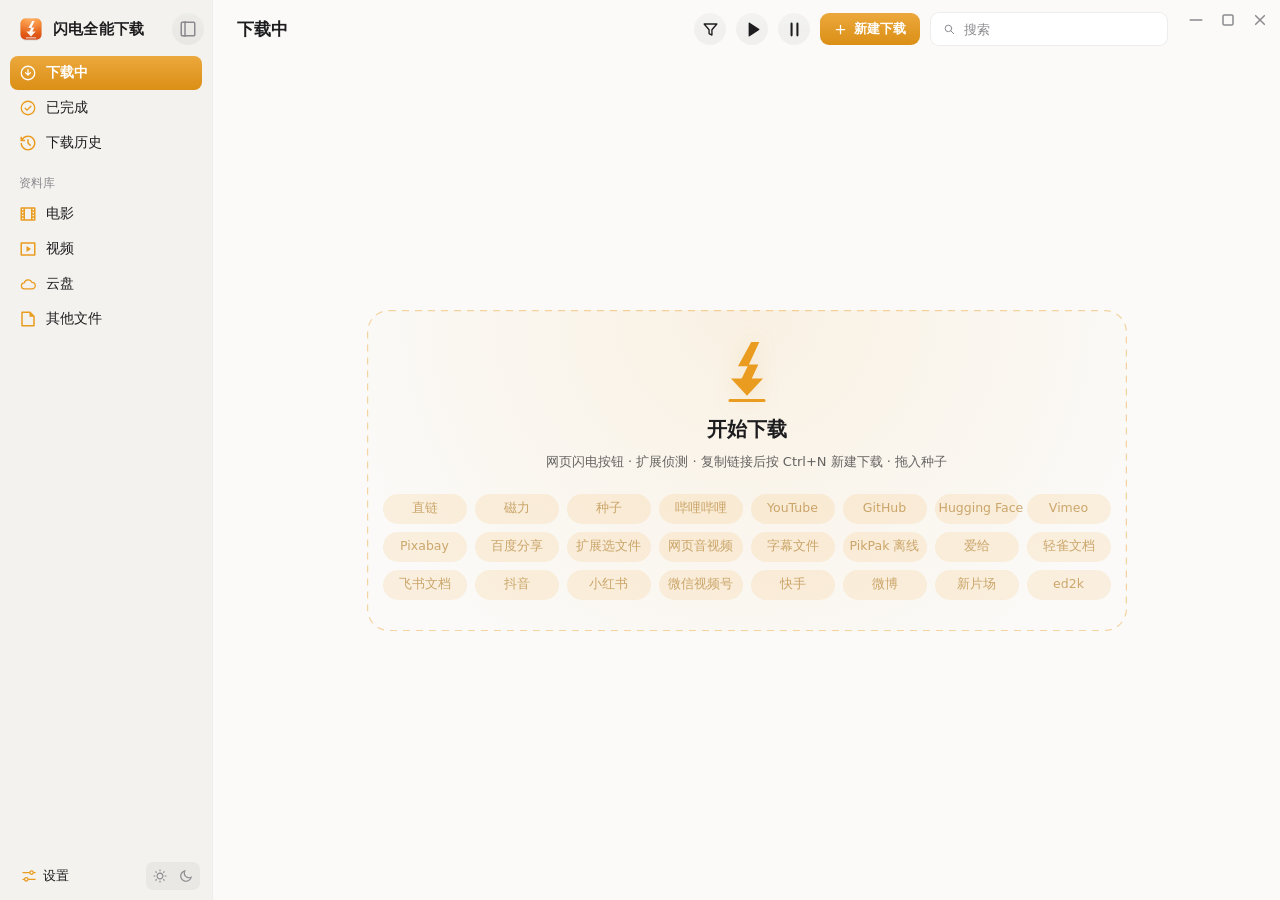
==== commit 6e5043f5: "更新 Windows 版至 0.2.20" ====
--- a/windows/ui/index.html
+++ b/windows/ui/index.html
@@ -521,6 +521,18 @@
           <details class="cloud-more" id="cloud-settings-unsupported" hidden><summary>暂未支持的网盘</summary><div id="cloud-settings-unsupported-list"></div></details>
         </div>
 
+        <div class="set-card">
+          <h2>AI 工具 (MCP)<i class="info" data-tip="将配置添加到支持 MCP 的工具。闪电运行时，可提交下载、查看进度、暂停或继续。"></i></h2>
+          <div class="set-row">
+            <span class="set-label">连接 AI 工具</span>
+            <span class="set-path"></span>
+            <div class="set-actions">
+              <button type="button" class="ghost" id="btn-mcp-copy" data-tip="粘贴到 ~/.codex/config.toml">复制 Codex 配置</button>
+              <button type="button" class="ghost" id="btn-mcp-json">复制 JSON 配置</button>
+            </div>
+          </div>
+        </div>
+
         <div class="set-card system-card">
           <h2>系统<i class="info" data-tip="控制确认提示、剪贴板监听与系统行为。"></i></h2>
           <div class="set-row">
@@ -550,12 +562,12 @@
           <h2>关于</h2>
           <div class="set-row">
             <span class="set-label"><svg class="ic"><use href="#i-bolt"/></svg>闪电全能下载</span>
-            <span class="set-path" id="about-ver">—</span>
-            <div class="set-actions"><button class="ghost" id="btn-check-update" disabled>在线更新未启用</button></div>
+            <span class="set-path"><span id="about-ver">—</span><span id="update-state" role="status" aria-live="polite"></span></span>
+            <div class="set-actions"><button class="ghost" id="btn-check-update" type="button">检查更新</button></div>
           </div>
           <div class="set-row">
             <span class="set-label"><svg class="ic"><use href="#i-github"/></svg>GitHub 仓库</span>
-            <span class="set-path">github.com/chenmozhe008/shandian-download</span>
+            <span class="set-path" id="about-repo">github.com/cgeek-dev/shandian-download</span>
             <div class="set-actions"><button class="ghost" id="btn-open-repo">打开仓库</button></div>
           </div>
           <div class="set-row">
@@ -607,7 +619,7 @@
       <div id="cf-fields" class="cf-fields">
       <div class="set-row first">
         <span class="set-label">来源</span>
-        <span class="set-path" id="cf-kind">—</span>
+        <span class="set-path cf-source-meta"><span id="cf-kind">—</span><span id="cf-size" hidden></span></span>
       </div>
       <div class="set-row">
         <span class="set-label"><label for="cf-name" id="cf-name-label">名称</label><span id="cf-name-hint" class="cf-name-hint" hidden>Tab 填入默认名</span></span>
--- a/windows/ui/style.css
+++ b/windows/ui/style.css
@@ -738,8 +738,8 @@
 .task > .thumb { grid-column: 1; grid-row: 1 / 3; }
 
 /* 行悬停底色比列表其它地方更淡（透明度更高），鼠标划过只轻轻带一点色 */
-.task:hover { background: hsl(var(--accent-h) var(--accent-s) 45% / 0.07); }
-:root[data-theme="dark"] .task:hover { background: rgba(255, 255, 255, 0.04); }
+.task:not(.sel):hover { background: hsl(var(--accent-h) var(--accent-s) 45% / 0.07); }
+:root[data-theme="dark"] .task:not(.sel):hover { background: rgba(255, 255, 255, 0.04); }
 /* 行有 tabindex 供键盘导航：焦点时别画浏览器默认黑框（多选时特别扎眼），
    选中态只用 .sel 的底色表达 */
 .task:focus,
@@ -763,6 +763,9 @@
 .modal-x:hover { background: var(--faint); color: var(--text); }
 .modal-x .ic { width: 16px; height: 16px; }
 #cf-url { cursor: pointer; }
+.cf-source-meta { display: flex; align-items: baseline; gap: 8px; }
+#cf-kind { min-width: 0; overflow: hidden; text-overflow: ellipsis; }
+#cf-size { flex: none; margin-inline-start: auto; }
 #new-sheet .modal { width: min(720px, calc(100vw - 48px)); }
 #nd-text { min-height: 280px; }
 /* 独立窗口：只显示对话框，铺满窗口，标题和关闭按钮交给系统标题栏 */
@@ -838,9 +841,12 @@
 .ctx-item .sort-mark { float: right; margin-left: 18px; color: var(--tint); }
 
 /* 选中：仅用底色区分 */
-.task.sel {
-  background: var(--hover);
+.task.sel, .fd-row.fd-selected {
+  background: color-mix(in srgb, var(--tint) 16%, transparent);
   box-shadow: none;
+}
+.task.sel:hover, .fd-row.fd-selected:hover {
+  background: color-mix(in srgb, var(--tint) 21%, transparent);
 }
 
 .thumb {
@@ -1094,6 +1100,82 @@
 .empty .glyph svg { width: 100%; height: 100%; }
 .empty b { font-size: 17px; font-weight: 650; color: var(--text); }
 .empty small { font-size: 13px; }
+
+.download-empty {
+  --empty-secondary: color-mix(in srgb, var(--text) 68%, transparent);
+  position: relative;
+  flex: none;
+  width: min(100%, 760px);
+  margin: auto;
+  padding: 32px 16px;
+  border-radius: 22px;
+  background: radial-gradient(circle 420px at 50% 0, color-mix(in srgb, var(--tint) 10%, transparent), transparent);
+  text-align: center;
+}
+
+.download-empty-outline {
+  position: absolute;
+  inset: 0;
+  width: 100%;
+  height: 100%;
+  pointer-events: none;
+}
+
+.download-empty-outline rect {
+  width: calc(100% - 1.2px);
+  height: calc(100% - 1.2px);
+  fill: none;
+  stroke: color-mix(in srgb, var(--tint) 40%, transparent);
+  stroke-width: 1.2px;
+  stroke-dasharray: 7px 6px;
+}
+
+.download-empty-glyph {
+  display: block;
+  width: 38px;
+  height: 60px;
+  margin: 0 auto 14px;
+  color: var(--tint);
+  filter: drop-shadow(0 0 10px var(--glow));
+}
+
+.download-empty h2 {
+  margin: 0;
+  color: var(--text);
+  font-size: 20px;
+  font-weight: 650;
+  line-height: 1.35;
+}
+
+.download-empty-hint {
+  margin: 8px 0 0;
+  color: var(--empty-secondary);
+  font-size: 13px;
+  line-height: 1.7;
+}
+
+.download-empty-sources {
+  display: grid;
+  grid-template-columns: repeat(auto-fit, minmax(min(100%, 84px), 1fr));
+  gap: 8px;
+  margin: 20px 0 0;
+  padding: 0;
+  list-style: none;
+}
+
+.download-empty-sources li {
+  display: grid;
+  place-items: center;
+  min-height: 30px;
+  padding: 3px 4px;
+  border-radius: 999px;
+  background: color-mix(in srgb, var(--tint) 12%, transparent);
+  color: color-mix(in srgb, color-mix(in srgb, var(--tint) 70%, var(--text)) 60%, transparent);
+  font-size: 12.5px;
+  font-weight: 400;
+  line-height: 1.35;
+  white-space: nowrap;
+}
 
 .kind { font-size: 12px; color: var(--sub); white-space: nowrap; }
 
@@ -2170,9 +2252,10 @@
 .fd-list-status { padding: 12px 18px; white-space: normal; }
 .collection-files .fd-list-status { grid-column: 1 / -1; }
 .fd-row { height: 32px; font-size: 13px; }
-.fd-row:hover { background-color: var(--line-soft); }
-.fd-row.fd-selected { background-color: var(--faint); }
-.fd-row[aria-current="true"] { background-color: var(--line-soft); }
+.fd-row:not(.fd-selected):hover { background-color: var(--line-soft); }
+.fd-row:not(.fd-selected)[aria-current="true"] { background-color: var(--line-soft); }
+.fd-row:focus, .fd-row:focus-visible { outline: none; }
+.sel-rect-drawer { z-index: 61; }
 .fd-row input[type="checkbox"], .fd-foot input[type="checkbox"] { flex: none; margin: 0; accent-color: var(--tint); }
 .fd-row[data-open-file] { cursor: pointer; }
 .fd-row .fd-file-entry { display: flex; align-items: center; gap: 8px; min-width: 0; cursor: pointer; }
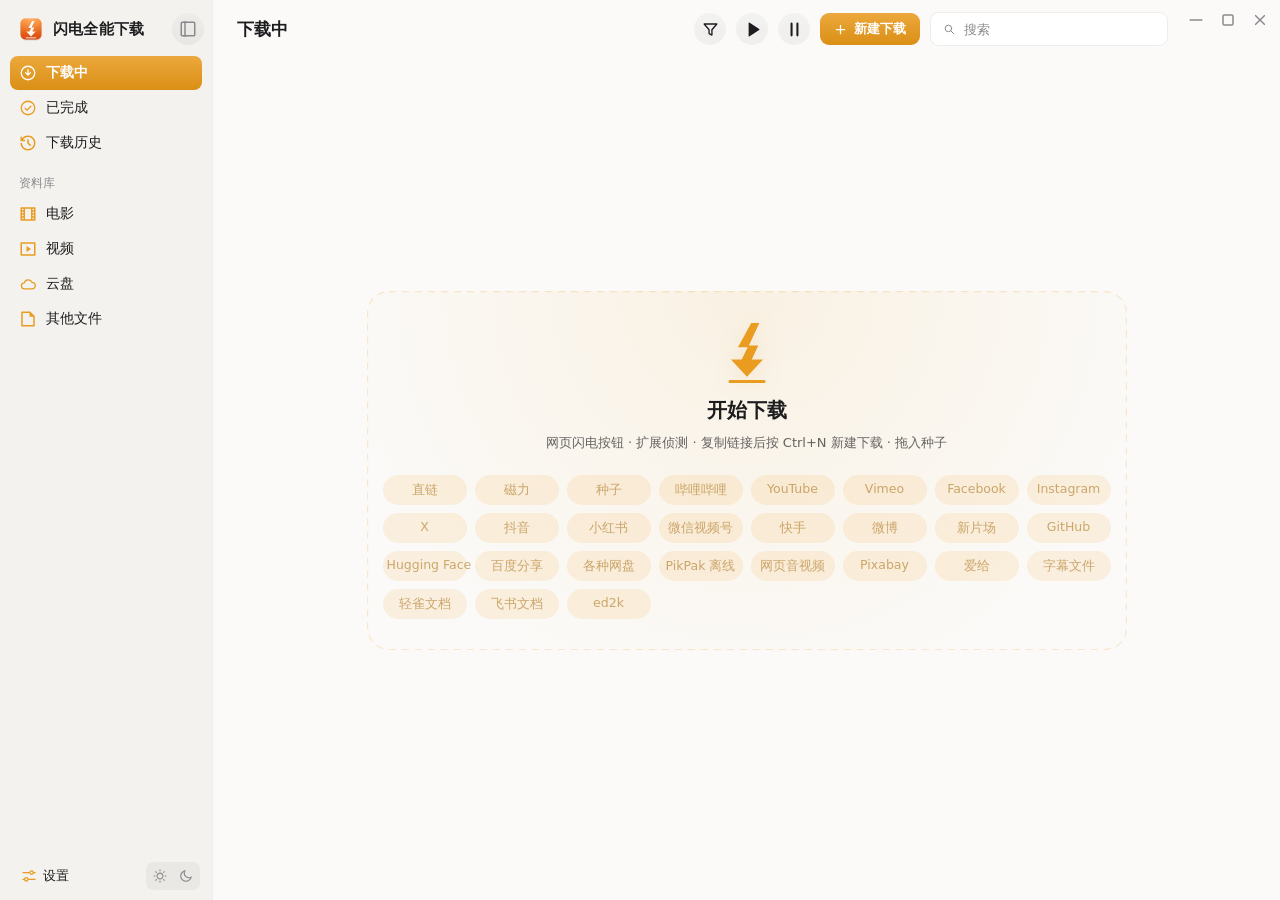
==== commit c2828984: "更新 Windows 版至 0.2.40" ====
--- a/windows/ui/index.html
+++ b/windows/ui/index.html
@@ -6,28 +6,8 @@
 <title>闪电全能下载</title>
 <script>document.documentElement.dataset.windowFrame = window.__sdWindowFrame || "rounded";</script>
 <script src="theme.js"></script>
+<link rel="stylesheet" href="accent.css">
 <link rel="stylesheet" href="style.css">
-<script>
-  try {
-    // 强调色先读缓存，避免打开瞬间是琥珀再跳成别的色
-    var acc = localStorage.getItem("sd.accent") || "amber";
-    var vars = localStorage.getItem("sd.accentVars");
-    if (acc === "custom" && vars) {
-      var v = JSON.parse(vars);
-      var el = document.documentElement;
-      el.dataset.accent = "custom";
-      el.style.setProperty("--accent-h", v.h);
-      el.style.setProperty("--accent-s", v.s);
-      el.style.setProperty("--on-dark", v.onDark);
-    } else {
-      document.documentElement.dataset.accent = acc;
-    }
-    // 注意：这里不能给 <html> 兜底色。窗口是透明的，四个圆角是靠 #app 的
-    // border-radius 裁出来的，html 一旦有实色，圆角外面就成了一块不透明色块，
-    // 圆角等于白做（之前"圆角改了看不出变化"就是这么来的）。
-    // 底色统一交给 #app 自己的 background，CSS 是本地文件，第一帧之前就加载完了。
-  } catch (e) {}
-</script>
 </head>
 <body>
 
@@ -276,12 +256,14 @@
             <span class="set-path"></span>
             <div class="accents" id="accent-row">
               <button class="acc" data-accent="amber" title="琥珀"></button>
+              <button class="acc" data-accent="shilv" data-tip="石绿 #4F8A60" aria-label="石绿 #4F8A60"></button>
+              <button class="acc" data-accent="songlv" data-tip="松绿 #3D725D" aria-label="松绿 #3D725D"></button>
+              <button class="acc" data-accent="tongqing" data-tip="铜青 #347F83" aria-label="铜青 #347F83"></button>
               <button class="acc" data-accent="blue" title="蓝"></button>
-              <button class="acc" data-accent="teal" title="青"></button>
-              <button class="acc" data-accent="green" title="绿"></button>
-              <button class="acc" data-accent="purple" title="紫"></button>
-              <button class="acc" data-accent="rose" title="玫红"></button>
+              <button class="acc" data-accent="baolan" data-tip="宝蓝 #3256A0" aria-label="宝蓝 #3256A0"></button>
+              <button class="acc" data-accent="cobalt" title="钴蓝 #2042E9" aria-label="钴蓝 #2042E9"></button>
               <button class="acc" data-accent="indigo" title="靛蓝"></button>
+              <button class="acc" data-accent="qinglian" data-tip="青莲紫 #72539A" aria-label="青莲紫 #72539A"></button>
               <button class="acc" data-accent="graphite" title="石墨"></button>
               <button class="acc acc-custom" id="acc-custom-btn" title="自定义颜色"></button>
               <!-- 自定义取色面板：像系统色板那样一块二维色区——
@@ -289,6 +271,11 @@
                    不放「完成」按钮：点面板外面或按 Esc 收起 -->
 
             </div>
+          </div>
+          <div class="set-row">
+            <span class="set-label" id="button-hover-hints-label">按钮悬浮提示</span>
+            <span class="set-path">鼠标停在按钮上时显示操作说明</span>
+            <button class="switch on" id="sw-button-hover-hints" role="switch" aria-checked="true" aria-labelledby="button-hover-hints-label"></button>
           </div>
         </div>
 
@@ -457,15 +444,49 @@
             </div>
           </div>
           <hr class="set-divider" aria-hidden="true">
-          <div class="set-row" id="polish-row" hidden>
-            <span class="set-label"><svg class="ic"><use href="#i-doc"/></svg>润色字幕<i class="info" data-tip="视频网站的字幕下完后，用本机 Ollama 大模型修错字、合并断句，只有外语时可以翻译成中文。全程在这台电脑上处理，字幕不会上传；原字幕有备份，可以在任务右键恢复。需要先安装 Ollama 和模型，长视频会占用较多显卡或 CPU。"></i></span>
-            <span class="set-path"></span>
-            <button class="switch" id="sw-polish" role="switch" aria-checked="false"></button>
+          <div class="set-row">
+            <label class="set-label" for="subtitle-ai-provider"><svg class="ic"><use href="#i-chip"/></svg>AI 字幕服务</label>
+            <span class="set-path" id="subtitle-ai-local-note"></span>
+            <span class="set-actions" id="subtitle-ai-local-actions"></span>
+            <span class="select-wrap"><select id="subtitle-ai-provider" class="select"></select></span>
+          </div>
+          <div id="subtitle-ai-api" hidden>
+            <div class="set-row" id="subtitle-ai-endpoint-row" hidden>
+              <label class="set-label" for="subtitle-ai-endpoint">服务地址</label>
+              <input id="subtitle-ai-endpoint" class="field" type="url" placeholder="https://example.com/v1" autocomplete="off">
+            </div>
+            <div class="set-row">
+              <label class="set-label" for="subtitle-ai-model-choice">模型</label>
+              <span class="select-wrap subtitle-ai-model-select"><select id="subtitle-ai-model-choice" class="select" aria-label="字幕模型"></select></span>
+              <button class="ghost" id="subtitle-ai-refresh-models" type="button">刷新模型</button>
+            </div>
+            <div class="set-row" id="subtitle-ai-model-manual-row" hidden>
+              <label class="set-label" for="subtitle-ai-model">模型 ID</label>
+              <input id="subtitle-ai-model" class="field" placeholder="输入模型 ID" autocomplete="off">
+            </div>
+            <div class="set-row">
+              <label class="set-label" for="subtitle-ai-key">API Key</label>
+              <input id="subtitle-ai-key" class="field" type="password" autocomplete="new-password">
+              <button class="ghost" id="subtitle-ai-forget" type="button" hidden>清除密钥</button>
+            </div>
+          </div>
+          <div class="set-row" id="subtitle-ai-remote-footer" hidden>
+            <span class="set-label"></span>
+            <span class="set-path" id="subtitle-ai-remote-note"><span id="subtitle-ai-note" role="status"></span></span>
+            <span class="set-actions" id="subtitle-ai-remote-actions">
+              <button class="ghost" id="subtitle-ai-test" type="button">测试连接</button>
+              <button class="ghost" id="subtitle-ai-save" type="button">保存</button>
+            </span>
           </div>
           <div class="set-row" id="polish-model-row" hidden>
             <span class="set-label"><svg class="ic"><use href="#i-chip"/></svg>本机 Ollama 模型</span>
             <span class="set-path cloud-account-state" title="Ollama 已连接，选中的模型在本机模型列表中"><span class="cloud-status-dot ready" aria-hidden="true"></span>可用</span>
             <span class="select-wrap"><select id="set-polish-model" class="select"></select></span>
+          </div>
+          <div class="set-row" id="polish-row" hidden>
+            <span class="set-label"><svg class="ic"><use href="#i-doc"/></svg>润色字幕<i class="info" data-tip="可用本机模型或已配置的 AI 服务润色与翻译，原字幕可以恢复。使用第三方 API 时可能按用量计费"></i></span>
+            <span class="set-path"></span>
+            <button class="switch" id="sw-polish" role="switch" aria-checked="false"></button>
           </div>
           <div class="set-row" id="polish-mode-row" hidden>
             <span class="set-label"><svg class="ic"><use href="#i-film"/></svg>外语字幕处理<i class="info" data-tip="其他语言的视频总是从原文翻译；有人工中文字幕时只润色"></i></span>
@@ -597,7 +618,10 @@
           <div class="set-row">
             <span class="set-label"><svg class="ic"><use href="#i-github"/></svg>问题反馈</span>
             <span class="set-path">在 GitHub 报告问题</span>
-            <div class="set-actions"><button class="ghost" id="btn-report-issue">反馈问题</button></div>
+            <div class="set-actions">
+              <button class="ghost" id="btn-export-feedback-log" data-tip="导出最近 5 分钟的脱敏日志到下载文件夹">导出脱敏日志</button>
+              <button class="ghost" id="btn-report-issue">反馈问题</button>
+            </div>
           </div>
           <div class="set-row">
             <span class="set-label"><svg class="ic"><use href="#i-trash"/></svg>本地缓存</span>
@@ -674,7 +698,7 @@
       <div class="set-row" id="cf-opt-row" hidden>
         <span class="set-label">内容</span>
         <label class="modal-note" style="margin:0"><input type="checkbox" id="cf-subs"> 下载字幕</label>
-        <label class="modal-note" id="cf-polish-wrap" style="margin:0" hidden><input type="checkbox" id="cf-polish"> 润色字幕</label>
+        <label class="modal-note" id="cf-polish-wrap" style="margin:0" hidden><input type="checkbox" id="cf-polish"> <span id="cf-polish-label">润色字幕</span></label>
         <span class="modal-note" id="cf-subs-state" role="status" aria-live="polite" style="margin:0" hidden></span>
         <label class="modal-note" style="margin:0"><input type="checkbox" id="cf-audio"> 仅音频</label>
       </div>
@@ -684,6 +708,10 @@
       <hr class="set-divider" aria-hidden="true">
       <div class="cf-subtitle-heading">
         <h2 class="set-section-title"><button type="button" class="cf-fold-toggle" id="cf-subsettings-toggle" aria-label="展开字幕设置" aria-expanded="false" aria-controls="cf-subsettings-body">字幕设置</button><i class="info" id="cf-sub-hint" data-tip="下载后可在「已完成」中调整样式、保存预设。" hidden></i></h2>
+        <div class="cf-sub-language-note" id="cf-sub-language-note" hidden>
+          <span id="cf-sub-language-text" role="status" aria-live="polite"></span>
+          <button type="button" class="link" id="cf-sub-model-retry" hidden>重新检测</button>
+        </div>
       </div>
       <div id="cf-subsettings-body" hidden>
       <div class="set-row" id="cf-sub-row" hidden>
--- a/windows/ui/accent.css
+++ b/windows/ui/accent.css
@@ -0,0 +1,30 @@
+/* Shared by the main window and native notification cards. */
+:root {
+  --accent-h: 36;
+  --accent-s: 100%;
+  --on-dark: #201703;
+  --tint: var(--accent-color, hsl(var(--accent-h) var(--accent-s) 52%));
+  --tint-press: hsl(var(--accent-h) var(--accent-s) 46%);
+  --on-tint: #fff;
+}
+:root[data-theme="dark"] {
+  --tint-press: hsl(var(--accent-h) var(--accent-s) 45%);
+  --on-tint: var(--on-dark);
+}
+
+/* ---------- 强调色预设 ---------- */
+/* 默认的琥珀色显示 Logo 本来的橙色，换了强调色才跟着变 */
+:root[data-accent]:not([data-accent="amber"]) {
+  --logo-top: hsl(var(--accent-h) var(--accent-s) 58%);
+  --logo-bottom: hsl(var(--accent-h) var(--accent-s) 42%);
+}
+:root[data-accent="amber"] { --accent-h: 37; --accent-s: 82%; --on-dark: #201703; }
+:root[data-accent="blue"] { --accent-h: 212; --accent-s: 92%; --on-dark: #fff; }
+:root[data-accent="qinglian"] { --accent-h: 266.1972; --accent-s: 29.9578%; --accent-color: #72539A; --on-dark: #fff; }
+:root[data-accent="shilv"] { --accent-h: 137.2881; --accent-s: 27.1889%; --accent-color: #4F8A60; --on-dark: #fff; }
+:root[data-accent="songlv"] { --accent-h: 156.2264; --accent-s: 30.2857%; --accent-color: #3D725D; --on-dark: #fff; }
+:root[data-accent="tongqing"] { --accent-h: 183.0380; --accent-s: 43.1694%; --accent-color: #347F83; --on-dark: #fff; }
+:root[data-accent="baolan"] { --accent-h: 220.3636; --accent-s: 52.3810%; --accent-color: #3256A0; --on-dark: #fff; }
+:root[data-accent="cobalt"] { --accent-h: 229.85; --accent-s: 82.04%; --on-dark: #fff; }
+:root[data-accent="indigo"] { --accent-h: 232; --accent-s: 62%; --on-dark: #fff; }
+:root[data-accent="graphite"] { --accent-h: 220; --accent-s: 8%; --on-dark: #fff; }
--- a/windows/ui/style.css
+++ b/windows/ui/style.css
@@ -5,12 +5,6 @@
 :root {
   /* 强调色只存「色相 + 饱和度」，亮度按主题算——这样换一个色相，按钮/图标/
      占位封面/速度卡光晕会一起跟着变，不用逐条改。预设见文件末尾。 */
-  --accent-h: 36;
-  --accent-s: 100%;
-  --on-dark: #201703; /* 深色主题里强调色很亮，文字用近黑才看得清 */
-
-  --tint: hsl(var(--accent-h) var(--accent-s) 52%);
-  --tint-press: hsl(var(--accent-h) var(--accent-s) 46%);
   /* 强调色自身的渐变两端：上亮一点、下暗一点，和参考图那种「同色系渐变」一致 */
   /* 参考图实测：上沿 hsl(37 82% 58%)、中段 52%，所以浅色也带一层很轻的渐变 */
   --tint-hi: hsl(var(--accent-h) var(--accent-s) 58%);
@@ -19,7 +13,6 @@
      只留一点点亮度差，不再看着像一段阴影 */
   --bar-lo: hsl(var(--accent-h) var(--accent-s) 58%);
   --bar-hi: hsl(var(--accent-h) var(--accent-s) 66%);
-  --on-tint: #fff;
   --window: rgb(251, 250, 248);
   --sidebar: rgb(243, 242, 238);
   --raised: #fff;
@@ -53,13 +46,10 @@
 }
 
 :root[data-theme="dark"] {
-  --tint: hsl(var(--accent-h) var(--accent-s) 52%);
-  --tint-press: hsl(var(--accent-h) var(--accent-s) 45%);
   --tint-hi: hsl(var(--accent-h) var(--accent-s) 57%);
   --tint-lo: hsl(var(--accent-h) var(--accent-s) 45%);
   --bar-lo: hsl(var(--accent-h) var(--accent-s) 43%); /* 比浅色 58% 低 15 个点，和默认封面一致 */
   --bar-hi: hsl(var(--accent-h) var(--accent-s) 51%); /* 比浅色 66% 低 15 个点 */
-  --on-tint: var(--on-dark);
   --window: rgb(27, 27, 29);
   --sidebar: rgb(32, 32, 35);
   --raised: rgb(44, 44, 47);
@@ -88,21 +78,6 @@
   --sb-hover: rgba(255, 255, 255, 0.42);
   --sb-active: rgba(255, 255, 255, 0.60);
 }
-
-/* ---------- 强调色预设 ---------- */
-/* 默认的琥珀色显示 Logo 本来的橙色，换了强调色才跟着变 */
-:root[data-accent]:not([data-accent="amber"]) {
-  --logo-top: hsl(var(--accent-h) var(--accent-s) 58%);
-  --logo-bottom: hsl(var(--accent-h) var(--accent-s) 42%);
-}
-:root[data-accent="amber"] { --accent-h: 37; --accent-s: 82%; --on-dark: #201703; }
-:root[data-accent="blue"] { --accent-h: 212; --accent-s: 92%; --on-dark: #fff; }
-:root[data-accent="teal"] { --accent-h: 178; --accent-s: 62%; --on-dark: #04201d; }
-:root[data-accent="green"] { --accent-h: 148; --accent-s: 60%; --on-dark: #06210f; }
-:root[data-accent="purple"] { --accent-h: 266; --accent-s: 70%; --on-dark: #fff; }
-:root[data-accent="rose"] { --accent-h: 342; --accent-s: 76%; --on-dark: #fff; }
-:root[data-accent="indigo"] { --accent-h: 232; --accent-s: 62%; --on-dark: #fff; }
-:root[data-accent="graphite"] { --accent-h: 220; --accent-s: 8%; --on-dark: #fff; }
 
 * { box-sizing: border-box; }
 
@@ -842,11 +817,11 @@
 
 /* 选中：仅用底色区分 */
 .task.sel, .fd-row.fd-selected {
+  background: color-mix(in srgb, var(--tint) 12%, transparent);
+  box-shadow: none;
+}
+.task.sel:hover, .fd-row.fd-selected:hover {
   background: color-mix(in srgb, var(--tint) 16%, transparent);
-  box-shadow: none;
-}
-.task.sel:hover, .fd-row.fd-selected:hover {
-  background: color-mix(in srgb, var(--tint) 21%, transparent);
 }
 
 .thumb {
@@ -1125,7 +1100,7 @@
   width: calc(100% - 1.2px);
   height: calc(100% - 1.2px);
   fill: none;
-  stroke: color-mix(in srgb, var(--tint) 40%, transparent);
+  stroke: color-mix(in srgb, var(--tint) 20%, transparent);
   stroke-width: 1.2px;
   stroke-dasharray: 7px 6px;
 }
@@ -1177,6 +1152,10 @@
   white-space: nowrap;
 }
 
+.download-empty-sources li:lang(zh-CN) {
+  padding-block: 4px 2px;
+}
+
 .kind { font-size: 12px; color: var(--sub); white-space: nowrap; }
 
 /* ---------- 设置 ---------- */
@@ -1363,6 +1342,12 @@
 }
 
 .link:hover { color: var(--text); text-decoration: underline; }
+
+#subtitle-ai-api > .set-row { border-top: 0; }
+.select-wrap.subtitle-ai-model-select { flex: 1; min-width: 0; }
+.subtitle-ai-model-select .select-btn { width: 100%; }
+#subtitle-ai-local-actions:empty { display: none; }
+#subtitle-ai-remote-note { white-space: normal; }
 
 /* 原生 select 藏起来（弹出列表是系统矩形，做不了圆角），由 .select-btn / .select-menu 接管 */
 .select { display: none; }
@@ -1968,6 +1953,9 @@
   box-shadow: 0 12px 32px rgba(0, 0, 0, .22);
 }
 
+#ctx-menu:not([data-owner="sort"], .audio-mode-menu) { min-width: 148px; }
+#ctx-menu:not([data-owner="sort"], .audio-mode-menu) > .ctx-item { padding-inline: 9px; }
+
 .ctx-item {
   display: block;
   width: 100%;
@@ -1991,7 +1979,7 @@
 .ctx-sep { height: 1px; background: var(--line); margin: 4px 8px; }
 
 /* ---------- 强调色色点（设置页） ---------- */
-.accents { display: flex; align-items: center; gap: 8px; position: relative; }
+.accents { display: flex; flex-wrap: wrap; justify-content: flex-end; align-items: center; gap: 8px; position: relative; }
 .acc {
   flex: none;
   width: 22px;
@@ -2005,10 +1993,12 @@
 }
 .acc[data-accent="amber"] { background: hsl(36 100% 55%); }
 .acc[data-accent="blue"] { background: hsl(212 92% 58%); }
-.acc[data-accent="teal"] { background: hsl(178 62% 46%); }
-.acc[data-accent="green"] { background: hsl(148 60% 44%); }
-.acc[data-accent="purple"] { background: hsl(266 70% 63%); }
-.acc[data-accent="rose"] { background: hsl(342 76% 60%); }
+.acc[data-accent="qinglian"] { background: #72539A; }
+.acc[data-accent="shilv"] { background: #4F8A60; }
+.acc[data-accent="songlv"] { background: #3D725D; }
+.acc[data-accent="tongqing"] { background: #347F83; }
+.acc[data-accent="baolan"] { background: #3256A0; }
+.acc[data-accent="cobalt"] { background: #2042E9; }
 .acc[data-accent="indigo"] { background: hsl(232 62% 60%); }
 .acc[data-accent="graphite"] { background: hsl(220 8% 55%); }
 .acc.on { box-shadow: inset 0 0 0 1px rgba(0, 0, 0, 0.12), 0 0 0 2px var(--window), 0 0 0 3.5px var(--tint); }
@@ -2044,8 +2034,8 @@
 }
 .acc-custom::after { transform: translate(-50%, -50%) rotate(90deg); }
 /* 选中自定义时，圆点直接显示挑的颜色，加号让位 */
-.acc-custom.on::before,
-.acc-custom.on::after { display: none; }
+.acc-custom.has-color::before,
+.acc-custom.has-color::after { display: none; }
 
 /* ---------- 自定义取色面板 ---------- */
 /* 取色面板是通用控件：设置页的强调色和确认框里的字幕颜色都用它，
@@ -2244,6 +2234,8 @@
 .fd-episode-cover .ic { width: 15px; height: 15px; }
 .fd-row .p.file-missing { color: var(--failed); }
 .ctx-menu[data-owner="drawer-files"] { z-index: 61; }
+.ctx-menu.audio-mode-menu { min-width: 0; width: max-content; }
+.audio-mode-menu .sort-mark { margin-left: 4px; }
 .fd-cols { position: sticky; top: 0; z-index: 1; background: var(--raised, #2a2a2c); font-size: 12px; color: var(--sub); padding-bottom: 6px; border-bottom: 1px solid var(--line); }
 .files-drawer:is(.collection-files, .media-files) .fd-cols span:nth-child(2) { grid-column: 3; }
 .fd-cols span + span, .fd-row .p, .fd-row .s { text-align: right; }
@@ -2355,7 +2347,11 @@
 .cf-fields { flex: none; min-width: 0; }
 .cf-subtitles { margin: 8px 0 2px; }
 .cf-subtitle-heading { display: flex; align-items: center; gap: 8px; min-height: 28px; }
-.cf-subtitle-heading .set-section-title { display: flex; align-items: center; margin: 0; }
+.cf-subtitle-heading .set-section-title { display: flex; align-items: center; margin: 0; flex: none; }
+.cf-sub-language-note { flex: 1; min-width: 0; font-size: 12px; line-height: 1.5; color: var(--sub); }
+.cf-sub-language-note .link { margin-inline-start: 4px; white-space: nowrap; }
+#subtitle-ai-api .field { flex: 1; min-width: 0; }
+#subtitle-ai-note { white-space: normal; }
 .cf-subtitles .set-row > .set-label { padding-left: 32px; }
 .cf-fold-toggle { position: relative; display: inline-flex; align-items: center; gap: 6px; min-height: 28px; padding: 0; border: 0; border-radius: 4px; background: none; box-shadow: none; color: inherit; font: inherit; cursor: pointer; }
 .cf-fold-toggle::before { content: ""; flex: none; width: 8px; height: 8px; background: var(--sub); clip-path: polygon(2px 0, 6px 4px, 2px 8px); transform-origin: center; }
